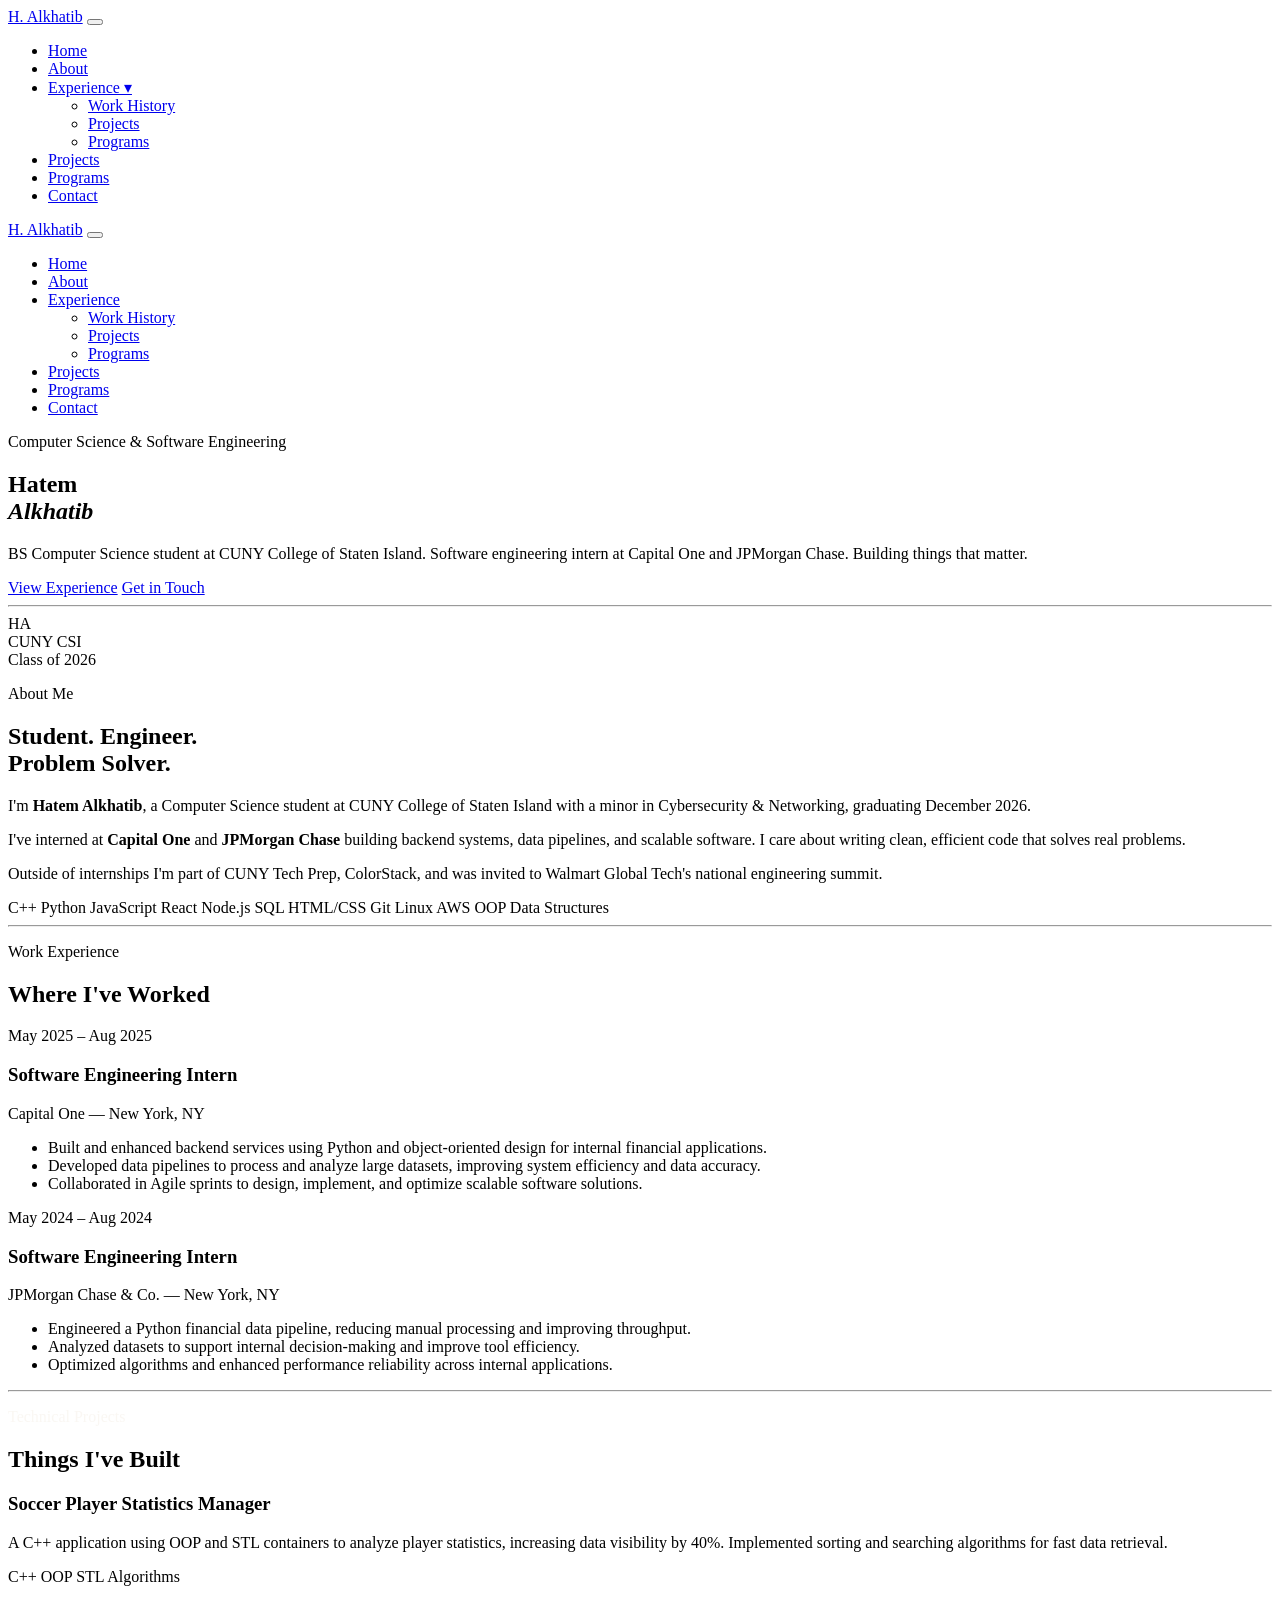
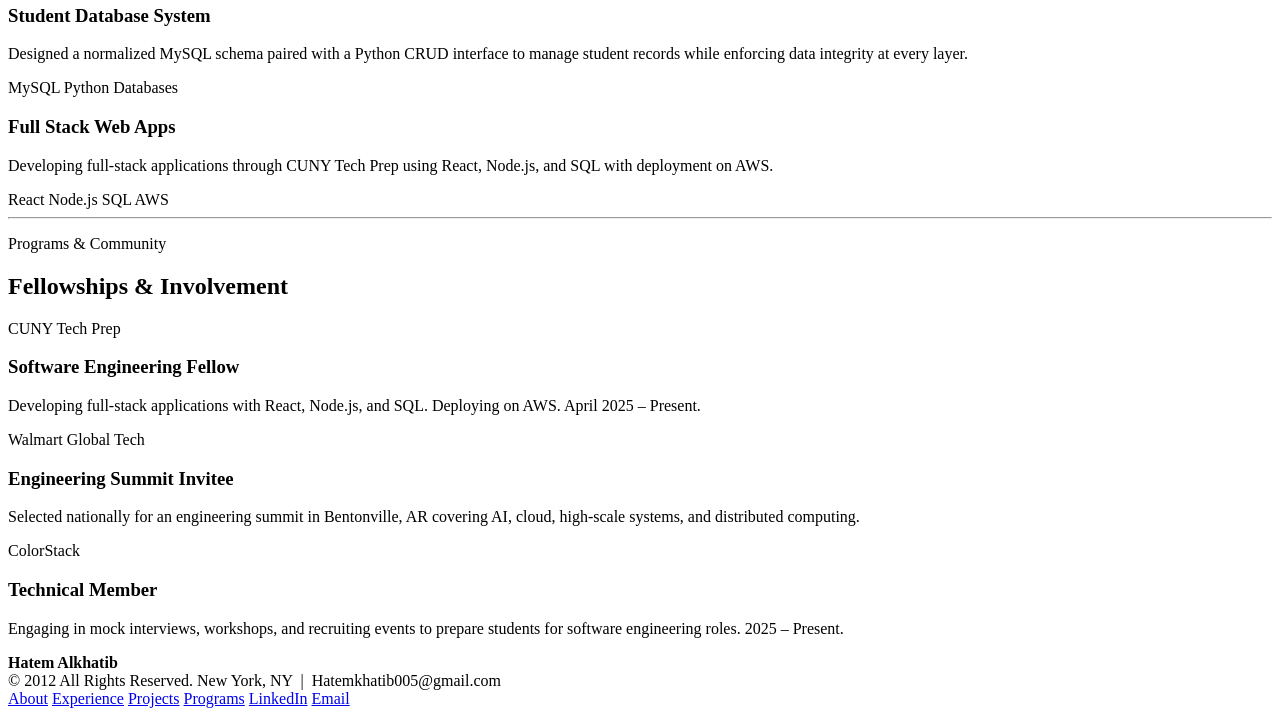
==== index.html @ b4022558 "Update index.html" ====
<!DOCTYPE html>
<html lang="en">
<head>
  <meta charset="UTF-8" />
  <meta name="viewport" content="width=device-width, initial-scale=1.0"/>
  <title>Hatem Alkhatib | Computer Science</title>
  <link rel="stylesheet" href="styles.css">
  <link href="https://fonts.googleapis.com/css2?family=DM+Serif+Display:ital@0;1&family=DM+Sans:wght@300;400;500;600&display=swap" rel="stylesheet"/>
</head>
<body>

  <nav class="navbar">
  <a href="#" class="nav-logo">H. Alkhatib</a>
  
  <button class="mobile-toggle" onclick="document.querySelector('.nav-links').classList.toggle('active')">
    <span></span>
    <span></span>
    <span></span>
  </button>

  <ul class="nav-links">
    <li><a href="#home">Home</a></li>
    <li><a href="#about">About</a></li>
    <li class="dropdown">
      <a href="#experience">Experience ▾</a>
      <ul class="dropdown-menu">
        <li><a href="#experience">Work History</a></li>
        <li><a href="#projects">Projects</a></li>
        <li><a href="#programs">Programs</a></li>
      </ul>
    </li>
    <li><a href="#projects">Projects</a></li>
    <li><a href="#programs">Programs</a></li>
    <li><a href="mailto:Hatemkhatib005@gmail.com">Contact</a></li>
  </ul>
</nav>
  <!-- Custom Cursor -->
  <div id="cursor-dot"></div>
  <div id="cursor-ring"></div>

  <!-- Responsive Navigation Menu -->
  <nav class="navbar">
    <div class="nav-container">
      <a href="#home" class="nav-logo">H. Alkhatib</a>
      
      <!-- Mobile Menu Toggle -->
      <button class="mobile-menu-toggle" id="mobile-toggle" aria-label="Toggle menu">
        <span></span>
        <span></span>
        <span></span>
      </button>

      <ul class="nav-menu" id="nav-menu">
        <li class="nav-item">
          <a href="#home" class="nav-link">Home</a>
        </li>
        <li class="nav-item">
          <a href="#about" class="nav-link">About</a>
        </li>
        <li class="nav-item dropdown">
          <a href="#experience" class="nav-link">Experience</a>
          <ul class="dropdown-menu">
            <li><a href="#experience">Work History</a></li>
            <li><a href="#projects">Projects</a></li>
            <li><a href="#programs">Programs</a></li>
          </ul>
        </li>
        <li class="nav-item">
          <a href="#projects" class="nav-link">Projects</a>
        </li>
        <li class="nav-item">
          <a href="#programs" class="nav-link">Programs</a>
        </li>
        <li class="nav-item">
          <a href="mailto:Hatemkhatib005@gmail.com" class="nav-link nav-cta">Contact</a>
        </li>
      </ul>
    </div>
  </nav>

  <!-- Hero -->
  <section class="hero" id="home">
    <div class="hero-deco"></div>
    <p class="hero-eyebrow">Computer Science &amp; Software Engineering</p>
    <h1 class="hero-name">Hatem<br><em>Alkhatib</em></h1>
    <p class="hero-tagline">
      BS Computer Science student at CUNY College of Staten Island. Software engineering intern at Capital One and JPMorgan Chase. Building things that matter.
    </p>
    <div class="hero-cta">
      <a href="#experience" class="btn-primary">View Experience</a>
      <a href="mailto:Hatemkhatib005@gmail.com" class="btn-outline">Get in Touch</a>
    </div>
  </section>

  <hr class="divider"/>

  <!-- About -->
  <section id="about">
    <div class="about-grid">
      <div class="about-photo-wrap">
        <div class="about-photo-placeholder">HA</div>
        <div class="about-badge">CUNY CSI<br>Class of 2026</div>
      </div>
      <div class="about-text">
        <p class="section-label">About Me</p>
        <h2 class="section-title">Student. Engineer.<br>Problem Solver.</h2>
        <p>
          I'm <strong>Hatem Alkhatib</strong>, a Computer Science student at CUNY College of Staten Island with a minor in Cybersecurity &amp; Networking, graduating December 2026.
        </p>
        <p>
          I've interned at <strong>Capital One</strong> and <strong>JPMorgan Chase</strong> building backend systems, data pipelines, and scalable software. I care about writing clean, efficient code that solves real problems.
        </p>
        <p>
          Outside of internships I'm part of CUNY Tech Prep, ColorStack, and was invited to Walmart Global Tech's national engineering summit.
        </p>
        <div class="skills-list">
          <span class="skill-tag">C++</span>
          <span class="skill-tag">Python</span>
          <span class="skill-tag">JavaScript</span>
          <span class="skill-tag">React</span>
          <span class="skill-tag">Node.js</span>
          <span class="skill-tag">SQL</span>
          <span class="skill-tag">HTML/CSS</span>
          <span class="skill-tag">Git</span>
          <span class="skill-tag">Linux</span>
          <span class="skill-tag">AWS</span>
          <span class="skill-tag">OOP</span>
          <span class="skill-tag">Data Structures</span>
        </div>
      </div>
    </div>
  </section>

  <hr class="divider"/>

  <!-- Experience -->
  <section id="experience">
    <p class="section-label">Work Experience</p>
    <h2 class="section-title">Where I've Worked</h2>
    <div class="exp-list">

      <div class="exp-item">
        <div class="exp-date">May 2025 – Aug 2025</div>
        <div class="exp-content">
          <h3>Software Engineering Intern</h3>
          <p class="exp-company">Capital One — New York, NY</p>
          <ul>
            <li>Built and enhanced backend services using Python and object-oriented design for internal financial applications.</li>
            <li>Developed data pipelines to process and analyze large datasets, improving system efficiency and data accuracy.</li>
            <li>Collaborated in Agile sprints to design, implement, and optimize scalable software solutions.</li>
          </ul>
        </div>
      </div>

      <div class="exp-item">
        <div class="exp-date">May 2024 – Aug 2024</div>
        <div class="exp-content">
          <h3>Software Engineering Intern</h3>
          <p class="exp-company">JPMorgan Chase &amp; Co. — New York, NY</p>
          <ul>
            <li>Engineered a Python financial data pipeline, reducing manual processing and improving throughput.</li>
            <li>Analyzed datasets to support internal decision-making and improve tool efficiency.</li>
            <li>Optimized algorithms and enhanced performance reliability across internal applications.</li>
          </ul>
        </div>
      </div>

    </div>
  </section>

  <hr class="divider"/>

  <!-- Projects -->
  <section id="projects">
    <p class="section-label" style="color:rgba(245,240,232,0.5);">Technical Projects</p>
    <h2 class="section-title">Things I've Built</h2>
    <div class="projects-grid">
      <div class="project-card">
        <h3>Soccer Player Statistics Manager</h3>
        <p>A C++ application using OOP and STL containers to analyze player statistics, increasing data visibility by 40%. Implemented sorting and searching algorithms for fast data retrieval.</p>
        <span class="project-tag">C++</span>
        <span class="project-tag">OOP</span>
        <span class="project-tag">STL</span>
        <span class="project-tag">Algorithms</span>
      </div>
      <div class="project-card">
        <h3>Student Database System</h3>
        <p>Designed a normalized MySQL schema paired with a Python CRUD interface to manage student records while enforcing data integrity at every layer.</p>
        <span class="project-tag">MySQL</span>
        <span class="project-tag">Python</span>
        <span class="project-tag">Databases</span>
      </div>
      <div class="project-card">
        <h3>Full Stack Web Apps</h3>
        <p>Developing full-stack applications through CUNY Tech Prep using React, Node.js, and SQL with deployment on AWS.</p>
        <span class="project-tag">React</span>
        <span class="project-tag">Node.js</span>
        <span class="project-tag">SQL</span>
        <span class="project-tag">AWS</span>
      </div>
    </div>
  </section>

  <hr class="divider"/>

  <!-- Programs -->
  <section id="programs">
    <p class="section-label">Programs &amp; Community</p>
    <h2 class="section-title">Fellowships &amp; Involvement</h2>
    <div class="programs-grid">
      <div class="program-card">
        <p class="program-org">CUNY Tech Prep</p>
        <h3>Software Engineering Fellow</h3>
        <p>Developing full-stack applications with React, Node.js, and SQL. Deploying on AWS. April 2025 – Present.</p>
      </div>
      <div class="program-card">
        <p class="program-org">Walmart Global Tech</p>
        <h3>Engineering Summit Invitee</h3>
        <p>Selected nationally for an engineering summit in Bentonville, AR covering AI, cloud, high-scale systems, and distributed computing.</p>
      </div>
      <div class="program-card">
        <p class="program-org">ColorStack</p>
        <h3>Technical Member</h3>
        <p>Engaging in mock interviews, workshops, and recruiting events to prepare students for software engineering roles. 2025 – Present.</p>
      </div>
    </div>
  </section>

  <!-- Footer -->
  <footer>
    <div class="footer-copy">
      <strong>Hatem Alkhatib</strong><br>
      &copy; 2012 All Rights Reserved. New York, NY &nbsp;|&nbsp; Hatemkhatib005@gmail.com
    </div>
    <div class="footer-links">
      <a href="#about">About</a>
      <a href="#experience">Experience</a>
      <a href="#projects">Projects</a>
      <a href="#programs">Programs</a>
      <a href="https://www.linkedin.com/in/hatemalkhatib" target="_blank">LinkedIn</a>
      <a href="mailto:Hatemkhatib005@gmail.com">Email</a>
    </div>
  </footer>

  <script src="script.js"></script>
</body>
</html>
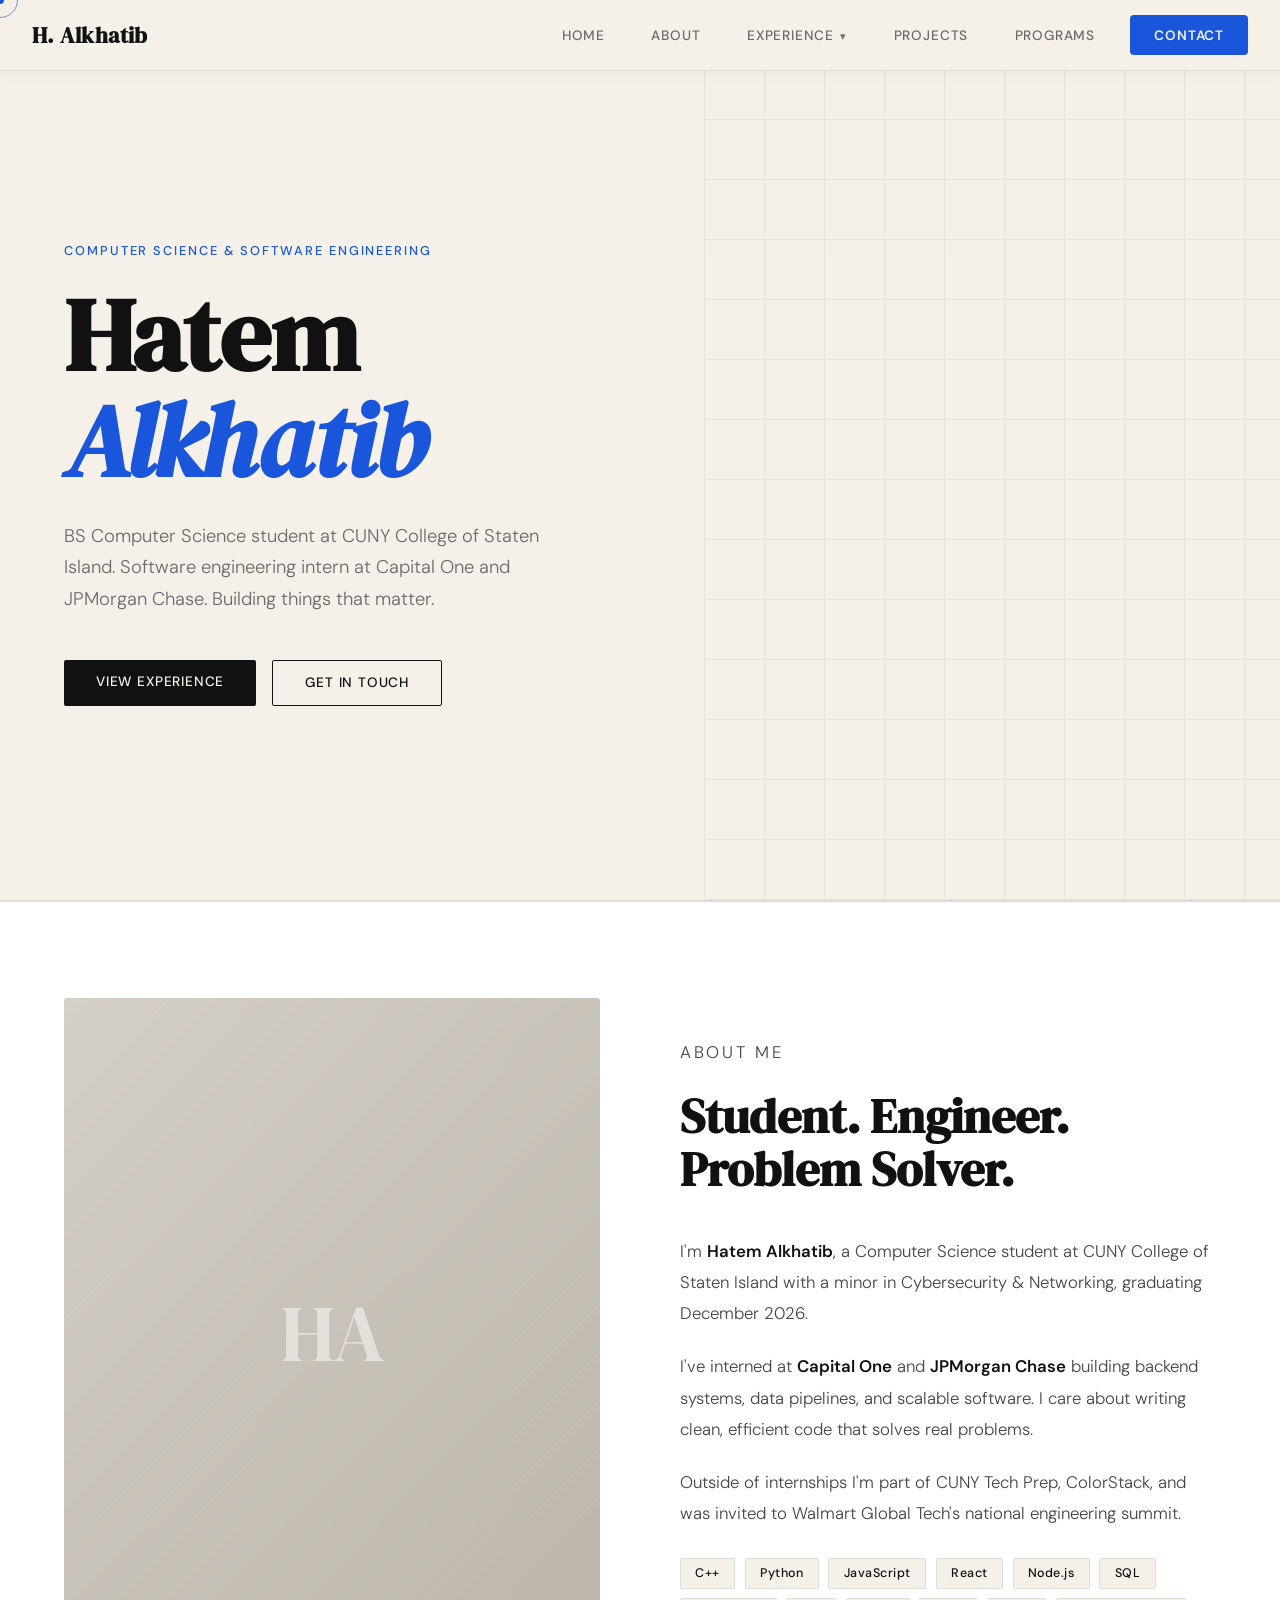
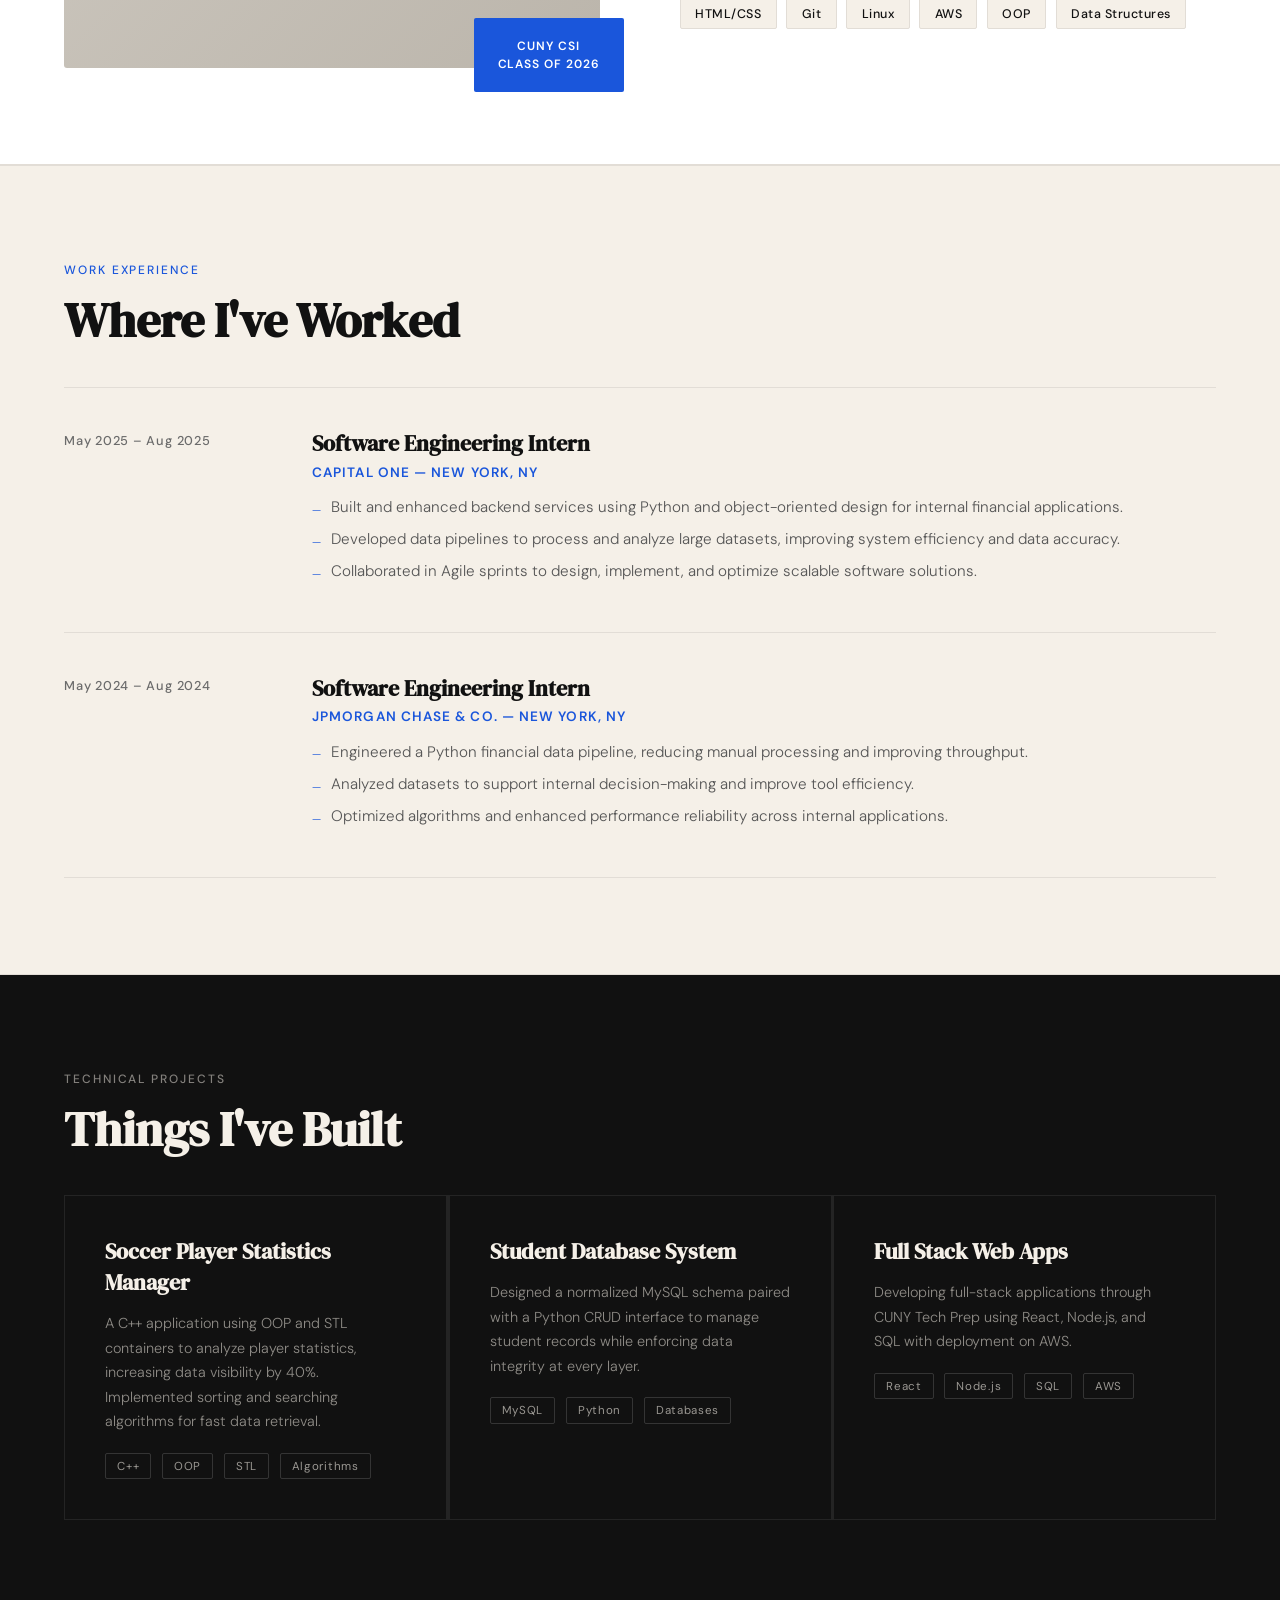
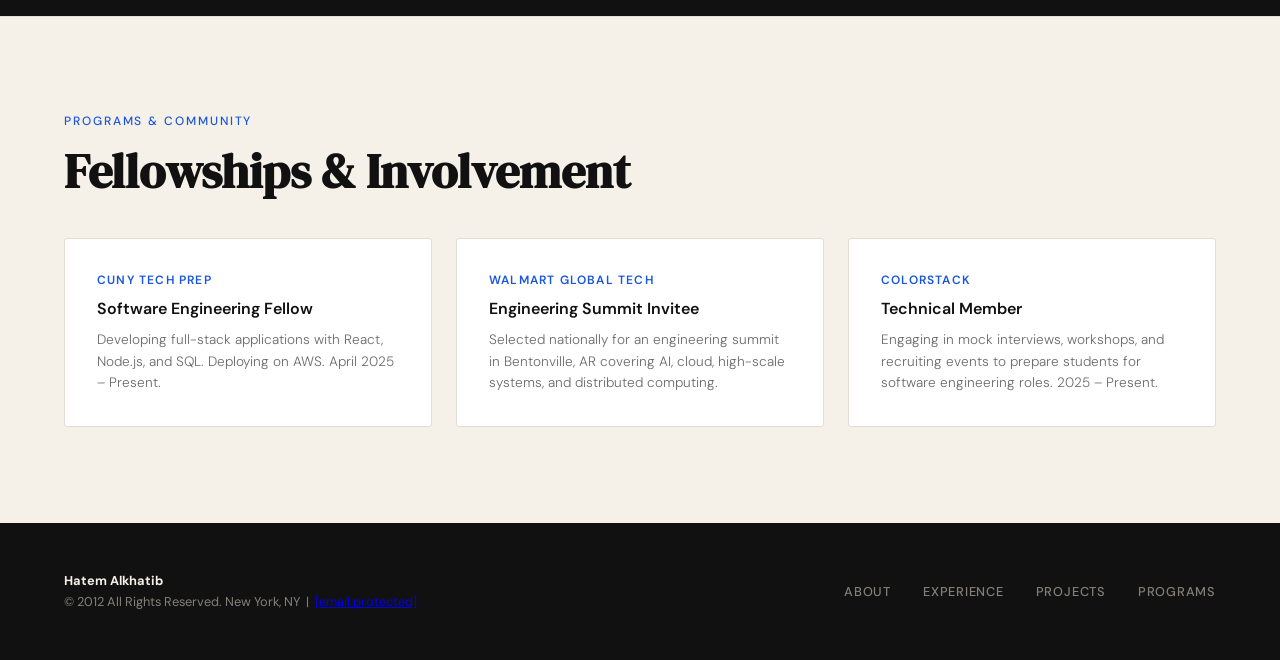
==== commit 75c60d1e: "Add files via upload" ====
--- a/index.html
+++ b/index.html
@@ -9,31 +9,6 @@
 </head>
 <body>
 
-  <nav class="navbar">
-  <a href="#" class="nav-logo">H. Alkhatib</a>
-  
-  <button class="mobile-toggle" onclick="document.querySelector('.nav-links').classList.toggle('active')">
-    <span></span>
-    <span></span>
-    <span></span>
-  </button>
-
-  <ul class="nav-links">
-    <li><a href="#home">Home</a></li>
-    <li><a href="#about">About</a></li>
-    <li class="dropdown">
-      <a href="#experience">Experience ▾</a>
-      <ul class="dropdown-menu">
-        <li><a href="#experience">Work History</a></li>
-        <li><a href="#projects">Projects</a></li>
-        <li><a href="#programs">Programs</a></li>
-      </ul>
-    </li>
-    <li><a href="#projects">Projects</a></li>
-    <li><a href="#programs">Programs</a></li>
-    <li><a href="mailto:Hatemkhatib005@gmail.com">Contact</a></li>
-  </ul>
-</nav>
   <!-- Custom Cursor -->
   <div id="cursor-dot"></div>
   <div id="cursor-ring"></div>
@@ -72,7 +47,7 @@
           <a href="#programs" class="nav-link">Programs</a>
         </li>
         <li class="nav-item">
-          <a href="mailto:Hatemkhatib005@gmail.com" class="nav-link nav-cta">Contact</a>
+          <a href="/cdn-cgi/l/email-protection#afe7cedbcac2c4c7cedbc6cd9f9f9aefc8c2cec6c381ccc0c2" class="nav-link nav-cta">Contact</a>
         </li>
       </ul>
     </div>
@@ -88,7 +63,7 @@
     </p>
     <div class="hero-cta">
       <a href="#experience" class="btn-primary">View Experience</a>
-      <a href="mailto:Hatemkhatib005@gmail.com" class="btn-outline">Get in Touch</a>
+      <a href="/cdn-cgi/l/email-protection#f6be9782939b9d9e97829f94c6c6c3b6919b979f9ad895999b" class="btn-outline">Get in Touch</a>
     </div>
   </section>
 
@@ -230,19 +205,10 @@
   <footer>
     <div class="footer-copy">
       <strong>Hatem Alkhatib</strong><br>
-      &copy; 2012 All Rights Reserved. New York, NY &nbsp;|&nbsp; Hatemkhatib005@gmail.com
+      &copy; 2012 All Rights Reserved. New York, NY &nbsp;|&nbsp; <a href="/cdn-cgi/l/email-protection" class="__cf_email__" data-cfemail="9cd4fde8f9f1f7f4fde8f5feacaca9dcfbf1fdf5f0b2fff3f1">[email&#160;protected]</a>
     </div>
     <div class="footer-links">
       <a href="#about">About</a>
       <a href="#experience">Experience</a>
       <a href="#projects">Projects</a>
       <a href="#programs">Programs</a>
-      <a href="https://www.linkedin.com/in/hatemalkhatib" target="_blank">LinkedIn</a>
-      <a href="mailto:Hatemkhatib005@gmail.com">Email</a>
-    </div>
-  </footer>
-
-  <script src="script.js"></script>
-</body>
-</html>
-
--- a/styles.css
+++ b/styles.css
@@ -0,0 +1,710 @@
+/* ══════════════════════════════════════════════════
+   HATEM ALKHATIB - PORTFOLIO STYLES
+   CSS Menu Assignment - Responsive Navigation
+   ══════════════════════════════════════════════════ */
+
+/* ── Reset & Variables ─────────────────────────── */
+*, *::before, *::after { 
+  margin: 0; 
+  padding: 0; 
+  box-sizing: border-box; 
+}
+
+:root {
+  --cream:   #F5F0E8;
+  --ink:     #111111;
+  --accent:  #1A56DB;
+  --muted:   #6B6B6B;
+  --card:    #FFFFFF;
+  --border:  #E2DDD6;
+  --hover:   #EAE6DD;
+}
+
+html { scroll-behavior: smooth; }
+
+body {
+  font-family: 'DM Sans', sans-serif;
+  background: var(--cream);
+  color: var(--ink);
+  cursor: none;
+  overflow-x: hidden;
+}
+
+/* ══════════════════════════════════════════════════
+   RESPONSIVE NAVIGATION MENU
+   Features: Dropdown, Rollover Effects, Mobile Toggle
+   ══════════════════════════════════════════════════ */
+
+.navbar {
+  position: fixed;
+  top: 0;
+  left: 0;
+  right: 0;
+  z-index: 1000;
+  background: rgba(245, 240, 232, 0.95);
+  backdrop-filter: blur(12px);
+  -webkit-backdrop-filter: blur(12px);
+  border-bottom: 1px solid var(--border);
+  box-shadow: 0 2px 12px rgba(0, 0, 0, 0.05);
+  transition: all 0.3s ease;
+}
+
+.nav-container {
+  max-width: 1400px;
+  margin: 0 auto;
+  padding: 0 2rem;
+  display: flex;
+  justify-content: space-between;
+  align-items: center;
+  height: 70px;
+}
+
+/* Logo Styling */
+.nav-logo {
+  font-family: 'DM Serif Display', serif;
+  font-size: 1.4rem;
+  letter-spacing: 0.02em;
+  color: var(--ink);
+  text-decoration: none;
+  font-weight: 600;
+  transition: color 0.3s ease, transform 0.3s ease;
+}
+
+.nav-logo:hover {
+  color: var(--accent);
+  transform: translateY(-2px);
+}
+
+/* Main Navigation Menu */
+.nav-menu {
+  display: flex;
+  list-style: none;
+  gap: 0.5rem;
+  align-items: center;
+}
+
+.nav-item {
+  position: relative;
+}
+
+/* Navigation Links with Rollover Effects */
+.nav-link {
+  display: block;
+  padding: 0.7rem 1.2rem;
+  font-size: 0.85rem;
+  font-weight: 500;
+  letter-spacing: 0.06em;
+  text-transform: uppercase;
+  color: var(--muted);
+  text-decoration: none;
+  border-radius: 4px;
+  transition: all 0.3s ease;
+  position: relative;
+  overflow: hidden;
+}
+
+/* Hover Effect - Background Slide */
+.nav-link::before {
+  content: '';
+  position: absolute;
+  top: 0;
+  left: -100%;
+  width: 100%;
+  height: 100%;
+  background: var(--hover);
+  z-index: -1;
+  transition: left 0.3s ease;
+}
+
+.nav-link:hover::before {
+  left: 0;
+}
+
+.nav-link:hover {
+  color: var(--accent);
+  transform: translateY(-2px);
+}
+
+/* Active/Current Page Indicator */
+.nav-link:active,
+.nav-link:focus {
+  color: var(--accent);
+  background: var(--hover);
+}
+
+/* Contact CTA Button Styling */
+.nav-cta {
+  background: var(--accent);
+  color: var(--cream);
+  padding: 0.7rem 1.5rem;
+  margin-left: 0.5rem;
+  border-radius: 4px;
+  font-weight: 600;
+  transition: all 0.3s ease;
+}
+
+.nav-cta::before {
+  background: var(--ink);
+}
+
+.nav-cta:hover {
+  background: var(--ink);
+  color: var(--cream);
+  transform: translateY(-3px);
+  box-shadow: 0 4px 12px rgba(26, 86, 219, 0.3);
+}
+
+/* ══════════════════════════════════════════════════
+   DROPDOWN SUBMENU
+   ══════════════════════════════════════════════════ */
+
+.dropdown {
+  position: relative;
+}
+
+/* Dropdown Arrow Indicator */
+.dropdown > .nav-link::after {
+  content: '▾';
+  margin-left: 0.4rem;
+  font-size: 0.7rem;
+  transition: transform 0.3s ease;
+}
+
+.dropdown:hover > .nav-link::after {
+  transform: rotate(180deg);
+}
+
+/* Dropdown Menu Container */
+.dropdown-menu {
+  position: absolute;
+  top: 100%;
+  left: 0;
+  min-width: 200px;
+  background: var(--card);
+  border: 1px solid var(--border);
+  border-radius: 6px;
+  box-shadow: 0 8px 24px rgba(0, 0, 0, 0.12);
+  list-style: none;
+  padding: 0.5rem 0;
+  margin-top: 0.5rem;
+  opacity: 0;
+  visibility: hidden;
+  transform: translateY(-10px);
+  transition: all 0.3s ease;
+  z-index: 1001;
+}
+
+/* Show Dropdown on Hover */
+.dropdown:hover .dropdown-menu {
+  opacity: 1;
+  visibility: visible;
+  transform: translateY(0);
+}
+
+/* Dropdown Links */
+.dropdown-menu li {
+  width: 100%;
+}
+
+.dropdown-menu a {
+  display: block;
+  padding: 0.8rem 1.2rem;
+  color: var(--ink);
+  text-decoration: none;
+  font-size: 0.85rem;
+  font-weight: 400;
+  transition: all 0.2s ease;
+  border-left: 3px solid transparent;
+}
+
+.dropdown-menu a:hover {
+  background: var(--hover);
+  color: var(--accent);
+  border-left-color: var(--accent);
+  padding-left: 1.5rem;
+}
+
+/* ══════════════════════════════════════════════════
+   MOBILE MENU TOGGLE BUTTON
+   ══════════════════════════════════════════════════ */
+
+.mobile-menu-toggle {
+  display: none;
+  flex-direction: column;
+  justify-content: space-between;
+  width: 30px;
+  height: 21px;
+  background: transparent;
+  border: none;
+  cursor: pointer;
+  padding: 0;
+  z-index: 1002;
+}
+
+.mobile-menu-toggle span {
+  width: 100%;
+  height: 3px;
+  background: var(--ink);
+  border-radius: 2px;
+  transition: all 0.3s ease;
+}
+
+/* Hamburger to X Animation */
+.mobile-menu-toggle.active span:nth-child(1) {
+  transform: rotate(45deg) translate(6px, 6px);
+}
+
+.mobile-menu-toggle.active span:nth-child(2) {
+  opacity: 0;
+}
+
+.mobile-menu-toggle.active span:nth-child(3) {
+  transform: rotate(-45deg) translate(6px, -6px);
+}
+
+/* ══════════════════════════════════════════════════
+   RESPONSIVE DESIGN - MOBILE & TABLET
+   ══════════════════════════════════════════════════ */
+
+@media screen and (max-width: 768px) {
+  .mobile-menu-toggle {
+    display: flex;
+  }
+
+  .nav-menu {
+    position: fixed;
+    top: 70px;
+    left: -100%;
+    width: 100%;
+    height: calc(100vh - 70px);
+    background: var(--cream);
+    flex-direction: column;
+    gap: 0;
+    padding: 2rem 0;
+    overflow-y: auto;
+    transition: left 0.4s ease;
+    border-top: 1px solid var(--border);
+  }
+
+  .nav-menu.active {
+    left: 0;
+  }
+
+  .nav-item {
+    width: 100%;
+    text-align: center;
+  }
+
+  .nav-link {
+    width: 100%;
+    padding: 1rem 2rem;
+    font-size: 1rem;
+    border-radius: 0;
+    border-bottom: 1px solid var(--border);
+  }
+
+  .nav-link::before {
+    display: none;
+  }
+
+  .nav-cta {
+    margin: 1rem 2rem;
+    width: calc(100% - 4rem);
+  }
+
+  /* Mobile Dropdown */
+  .dropdown-menu {
+    position: static;
+    width: 100%;
+    margin: 0;
+    border: none;
+    border-radius: 0;
+    box-shadow: none;
+    background: rgba(26, 86, 219, 0.05);
+    opacity: 1;
+    visibility: visible;
+    transform: none;
+    max-height: 0;
+    overflow: hidden;
+    transition: max-height 0.3s ease;
+  }
+
+  .dropdown.active .dropdown-menu {
+    max-height: 300px;
+  }
+
+  .dropdown-menu a {
+    padding: 0.8rem 3rem;
+    border-left: none;
+    border-bottom: 1px solid var(--border);
+  }
+
+  .dropdown-menu a:hover {
+    padding-left: 3rem;
+  }
+
+  .dropdown > .nav-link::after {
+    float: right;
+  }
+}
+
+@media screen and (max-width: 480px) {
+  .nav-container {
+    padding: 0 1.5rem;
+  }
+
+  .nav-logo {
+    font-size: 1.2rem;
+  }
+}
+
+/* ══════════════════════════════════════════════════
+   EXISTING PAGE STYLES
+   (Preserved from original design)
+   ══════════════════════════════════════════════════ */
+
+/* Custom Cursor */
+#cursor-dot {
+  position: fixed; top: 0; left: 0; z-index: 9999;
+  width: 8px; height: 8px; border-radius: 50%;
+  background: var(--accent);
+  pointer-events: none;
+  transform: translate(-50%, -50%);
+  transition: transform 0.1s ease;
+}
+
+#cursor-ring {
+  position: fixed; top: 0; left: 0; z-index: 9998;
+  width: 36px; height: 36px; border-radius: 50%;
+  border: 1.5px solid var(--accent);
+  pointer-events: none;
+  transform: translate(-50%, -50%);
+  transition: left 0.12s ease, top 0.12s ease, width 0.2s ease, height 0.2s ease, opacity 0.2s ease;
+  opacity: 0.6;
+}
+
+body:hover #cursor-ring { opacity: 1; }
+
+a:hover ~ #cursor-ring, a:hover + #cursor-ring { 
+  width: 56px; height: 56px; 
+}
+
+/* Hero Section */
+.hero {
+  min-height: 100vh;
+  display: flex; flex-direction: column; justify-content: center;
+  padding: 8rem 4rem 5rem;
+  position: relative; overflow: hidden;
+}
+
+.hero-eyebrow {
+  font-size: 0.8rem; font-weight: 500; letter-spacing: 0.15em;
+  text-transform: uppercase; color: var(--accent);
+  margin-bottom: 1.5rem;
+  opacity: 0; animation: fadeUp 0.6s 0.2s forwards;
+}
+
+.hero-name {
+  font-family: 'DM Serif Display', serif;
+  font-size: clamp(3.5rem, 8vw, 7rem);
+  line-height: 1.02; letter-spacing: -0.01em;
+  color: var(--ink);
+  opacity: 0; animation: fadeUp 0.7s 0.35s forwards;
+}
+
+.hero-name em { 
+  font-style: italic; color: var(--accent); 
+}
+
+.hero-tagline {
+  margin-top: 1.8rem; max-width: 520px;
+  font-size: 1.15rem; line-height: 1.7; color: var(--muted); font-weight: 300;
+  opacity: 0; animation: fadeUp 0.7s 0.5s forwards;
+}
+
+.hero-cta {
+  margin-top: 2.8rem; display: flex; gap: 1rem; flex-wrap: wrap;
+  opacity: 0; animation: fadeUp 0.7s 0.65s forwards;
+}
+
+.btn-primary {
+  display: inline-block; padding: 0.85rem 2rem;
+  background: var(--ink); color: var(--cream);
+  font-size: 0.85rem; font-weight: 500; letter-spacing: 0.06em;
+  text-transform: uppercase; text-decoration: none; border-radius: 2px;
+  transition: background 0.2s, transform 0.2s;
+}
+
+.btn-primary:hover { 
+  background: var(--accent); transform: translateY(-2px); 
+}
+
+.btn-outline {
+  display: inline-block; padding: 0.85rem 2rem;
+  border: 1.5px solid var(--ink); color: var(--ink);
+  font-size: 0.85rem; font-weight: 500; letter-spacing: 0.06em;
+  text-transform: uppercase; text-decoration: none; border-radius: 2px;
+  transition: background 0.2s, transform 0.2s;
+}
+
+.btn-outline:hover { 
+  background: var(--hover); transform: translateY(-2px); 
+}
+
+.hero-deco {
+  position: absolute; right: 0; top: 0; bottom: 0;
+  width: 45%; opacity: 0.06;
+  background-image: repeating-linear-gradient(0deg, var(--ink) 0, var(--ink) 1px, transparent 1px, transparent 60px),
+                    repeating-linear-gradient(90deg, var(--ink) 0, var(--ink) 1px, transparent 1px, transparent 60px);
+  pointer-events: none;
+  animation: fadeIn 1s 0.8s both;
+}
+
+/* Sections */
+section { 
+  padding: 6rem 4rem; 
+}
+
+.section-label {
+  font-size: 0.75rem; font-weight: 500; letter-spacing: 0.16em;
+  text-transform: uppercase; color: var(--accent);
+  margin-bottom: 1rem;
+}
+
+.section-title {
+  font-family: 'DM Serif Display', serif;
+  font-size: clamp(2rem, 4vw, 3rem);
+  line-height: 1.1; margin-bottom: 2.5rem; color: var(--ink);
+}
+
+.divider {
+  border: none; border-top: 1px solid var(--border); margin: 0;
+}
+
+/* About Section */
+#about { 
+  background: var(--card); 
+  border-top: 1px solid var(--border); 
+  border-bottom: 1px solid var(--border); 
+}
+
+.about-grid {
+  display: grid; grid-template-columns: 1fr 1fr; gap: 5rem; align-items: center;
+}
+
+.about-photo-wrap {
+  position: relative;
+}
+
+.about-photo-placeholder {
+  width: 100%; aspect-ratio: 4/5;
+  background: linear-gradient(135deg, #d4cfc7 0%, #bbb5ab 100%);
+  border-radius: 3px;
+  display: flex; align-items: center; justify-content: center;
+  font-family: 'DM Serif Display', serif;
+  font-size: 5rem; color: rgba(255,255,255,0.5);
+  letter-spacing: -0.02em;
+  overflow: hidden;
+}
+
+.about-photo-placeholder img {
+  width: 100%; height: 100%; object-fit: cover;
+}
+
+.about-badge {
+  position: absolute; bottom: -1.5rem; right: -1.5rem;
+  background: var(--accent); color: white;
+  padding: 1.2rem 1.5rem; border-radius: 2px;
+  font-size: 0.75rem; font-weight: 600; letter-spacing: 0.08em;
+  text-transform: uppercase; text-align: center; line-height: 1.5;
+}
+
+.about-text p {
+  font-size: 1.05rem; line-height: 1.85; color: #444; margin-bottom: 1.4rem; font-weight: 300;
+}
+
+.about-text p strong { 
+  color: var(--ink); font-weight: 600; 
+}
+
+.skills-list {
+  display: flex; flex-wrap: wrap; gap: 0.6rem; margin-top: 1.8rem;
+}
+
+.skill-tag {
+  padding: 0.4rem 0.9rem; background: var(--cream);
+  border: 1px solid var(--border); border-radius: 2px;
+  font-size: 0.78rem; font-weight: 500; color: var(--ink); letter-spacing: 0.04em;
+}
+
+/* Experience Section */
+#experience { 
+  background: var(--cream); 
+}
+
+.exp-list { 
+  display: flex; flex-direction: column; gap: 0; 
+}
+
+.exp-item {
+  display: grid; grid-template-columns: 200px 1fr;
+  gap: 3rem; padding: 2.5rem 0;
+  border-bottom: 1px solid var(--border);
+  transition: background 0.2s;
+}
+
+.exp-item:first-child { 
+  border-top: 1px solid var(--border); 
+}
+
+.exp-date {
+  font-size: 0.8rem; font-weight: 500; color: var(--muted);
+  letter-spacing: 0.06em; padding-top: 0.25rem;
+}
+
+.exp-content h3 {
+  font-family: 'DM Serif Display', serif;
+  font-size: 1.4rem; margin-bottom: 0.3rem;
+}
+
+.exp-content .exp-company {
+  font-size: 0.85rem; font-weight: 600; color: var(--accent);
+  text-transform: uppercase; letter-spacing: 0.08em; margin-bottom: 0.9rem;
+}
+
+.exp-content ul { 
+  list-style: none; padding: 0; 
+}
+
+.exp-content ul li {
+  font-size: 0.95rem; color: #555; line-height: 1.7; margin-bottom: 0.4rem; font-weight: 300;
+  padding-left: 1.2rem; position: relative;
+}
+
+.exp-content ul li::before {
+  content: '—'; position: absolute; left: 0; color: var(--accent); font-size: 0.7rem;
+  top: 0.35rem;
+}
+
+/* Projects Section */
+#projects { 
+  background: var(--ink); color: var(--cream); 
+}
+
+#projects .section-title { 
+  color: var(--cream); 
+}
+
+.projects-grid {
+  display: grid; grid-template-columns: repeat(auto-fit, minmax(300px, 1fr));
+  gap: 1.5px; background: rgba(255,255,255,0.08);
+}
+
+.project-card {
+  background: var(--ink); padding: 2.5rem;
+  border: 1px solid rgba(255,255,255,0.08);
+  transition: background 0.25s;
+}
+
+.project-card:hover { 
+  background: #1c1c1c; 
+}
+
+.project-card h3 {
+  font-family: 'DM Serif Display', serif;
+  font-size: 1.4rem; margin-bottom: 0.8rem; color: var(--cream);
+}
+
+.project-card p { 
+  font-size: 0.9rem; line-height: 1.7; color: rgba(245,240,232,0.55); font-weight: 300; 
+}
+
+.project-tag {
+  display: inline-block; margin-top: 1.2rem; margin-right: 0.4rem;
+  padding: 0.3rem 0.7rem; border: 1px solid rgba(255,255,255,0.15);
+  border-radius: 2px; font-size: 0.72rem; color: rgba(245,240,232,0.6); letter-spacing: 0.06em;
+}
+
+/* Programs Section */
+#programs { 
+  background: var(--cream); 
+}
+
+.programs-grid {
+  display: grid; grid-template-columns: repeat(auto-fit, minmax(240px, 1fr));
+  gap: 1.5rem;
+}
+
+.program-card {
+  padding: 2rem; background: var(--card);
+  border: 1px solid var(--border); border-radius: 3px;
+  transition: transform 0.2s, box-shadow 0.2s;
+}
+
+.program-card:hover { 
+  transform: translateY(-4px); box-shadow: 0 12px 40px rgba(0,0,0,0.07); 
+}
+
+.program-card .program-org {
+  font-size: 0.75rem; font-weight: 600; letter-spacing: 0.1em;
+  text-transform: uppercase; color: var(--accent); margin-bottom: 0.5rem;
+}
+
+.program-card h3 { 
+  font-size: 1rem; font-weight: 600; margin-bottom: 0.6rem; 
+}
+
+.program-card p { 
+  font-size: 0.85rem; color: var(--muted); line-height: 1.6; font-weight: 300; 
+}
+
+/* Footer */
+footer {
+  background: var(--ink); color: rgba(245,240,232,0.5);
+  padding: 3rem 4rem;
+  display: flex; justify-content: space-between; align-items: center;
+  flex-wrap: wrap; gap: 1.5rem;
+}
+
+.footer-copy {
+  font-size: 0.8rem; line-height: 1.6;
+}
+
+.footer-copy strong { 
+  color: var(--cream); 
+}
+
+.footer-links { 
+  display: flex; gap: 2rem; 
+}
+
+.footer-links a {
+  font-size: 0.8rem; color: rgba(245,240,232,0.5); text-decoration: none;
+  letter-spacing: 0.06em; text-transform: uppercase; font-weight: 500;
+  transition: color 0.2s;
+}
+
+.footer-links a:hover { 
+  color: var(--accent); 
+}
+
+/* Animations */
+@keyframes fadeUp {
+  from { opacity: 0; transform: translateY(24px); }
+  to   { opacity: 1; transform: translateY(0); }
+}
+
+@keyframes fadeIn {
+  from { opacity: 0; } 
+  to { opacity: 0.06; }
+}
+
+/* Responsive for smaller screens */
+@media (max-width: 768px) {
+  .hero { padding: 7rem 1.5rem 4rem; }
+  section { padding: 4rem 1.5rem; }
+  .about-grid { grid-template-columns: 1fr; gap: 3rem; }
+  .about-badge { right: 0; }
+  .exp-item { grid-template-columns: 1fr; gap: 0.5rem; }
+  footer { padding: 2.5rem 1.5rem; flex-direction: column; align-items: flex-start; }
+}
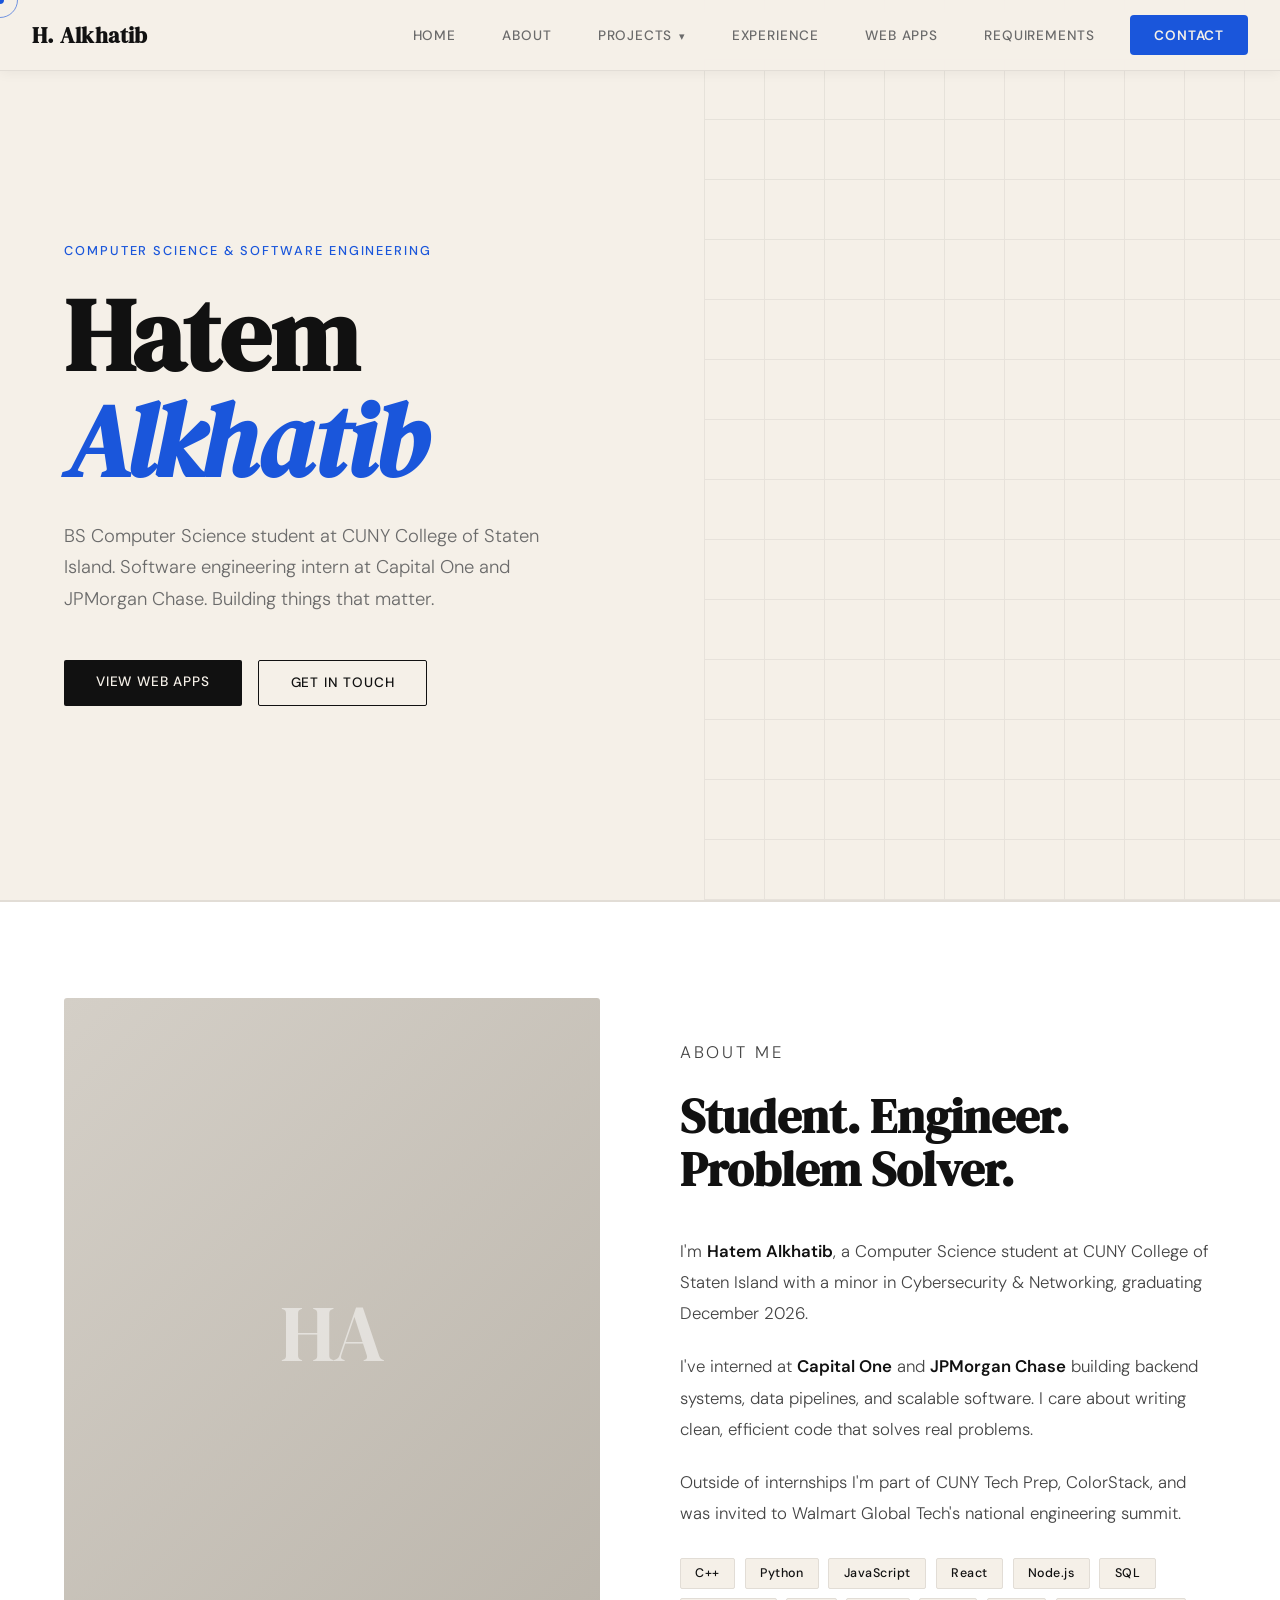
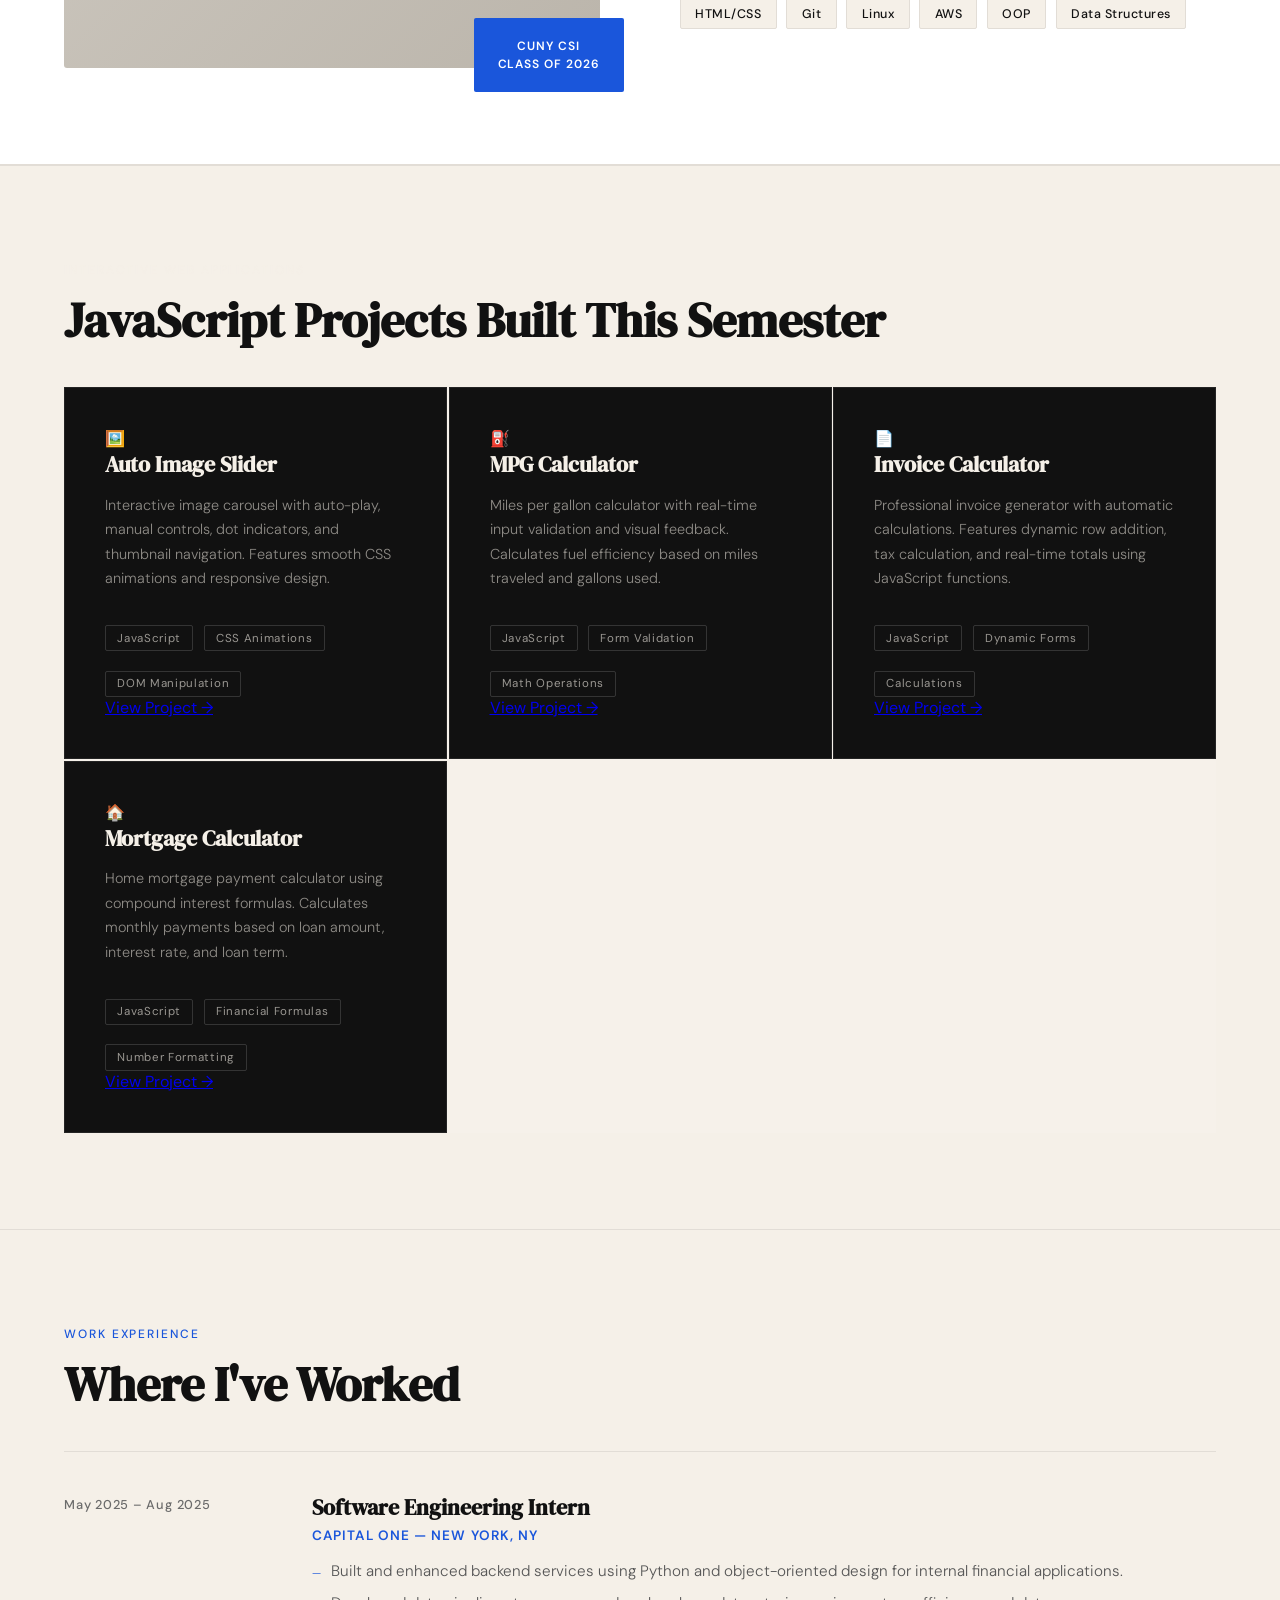
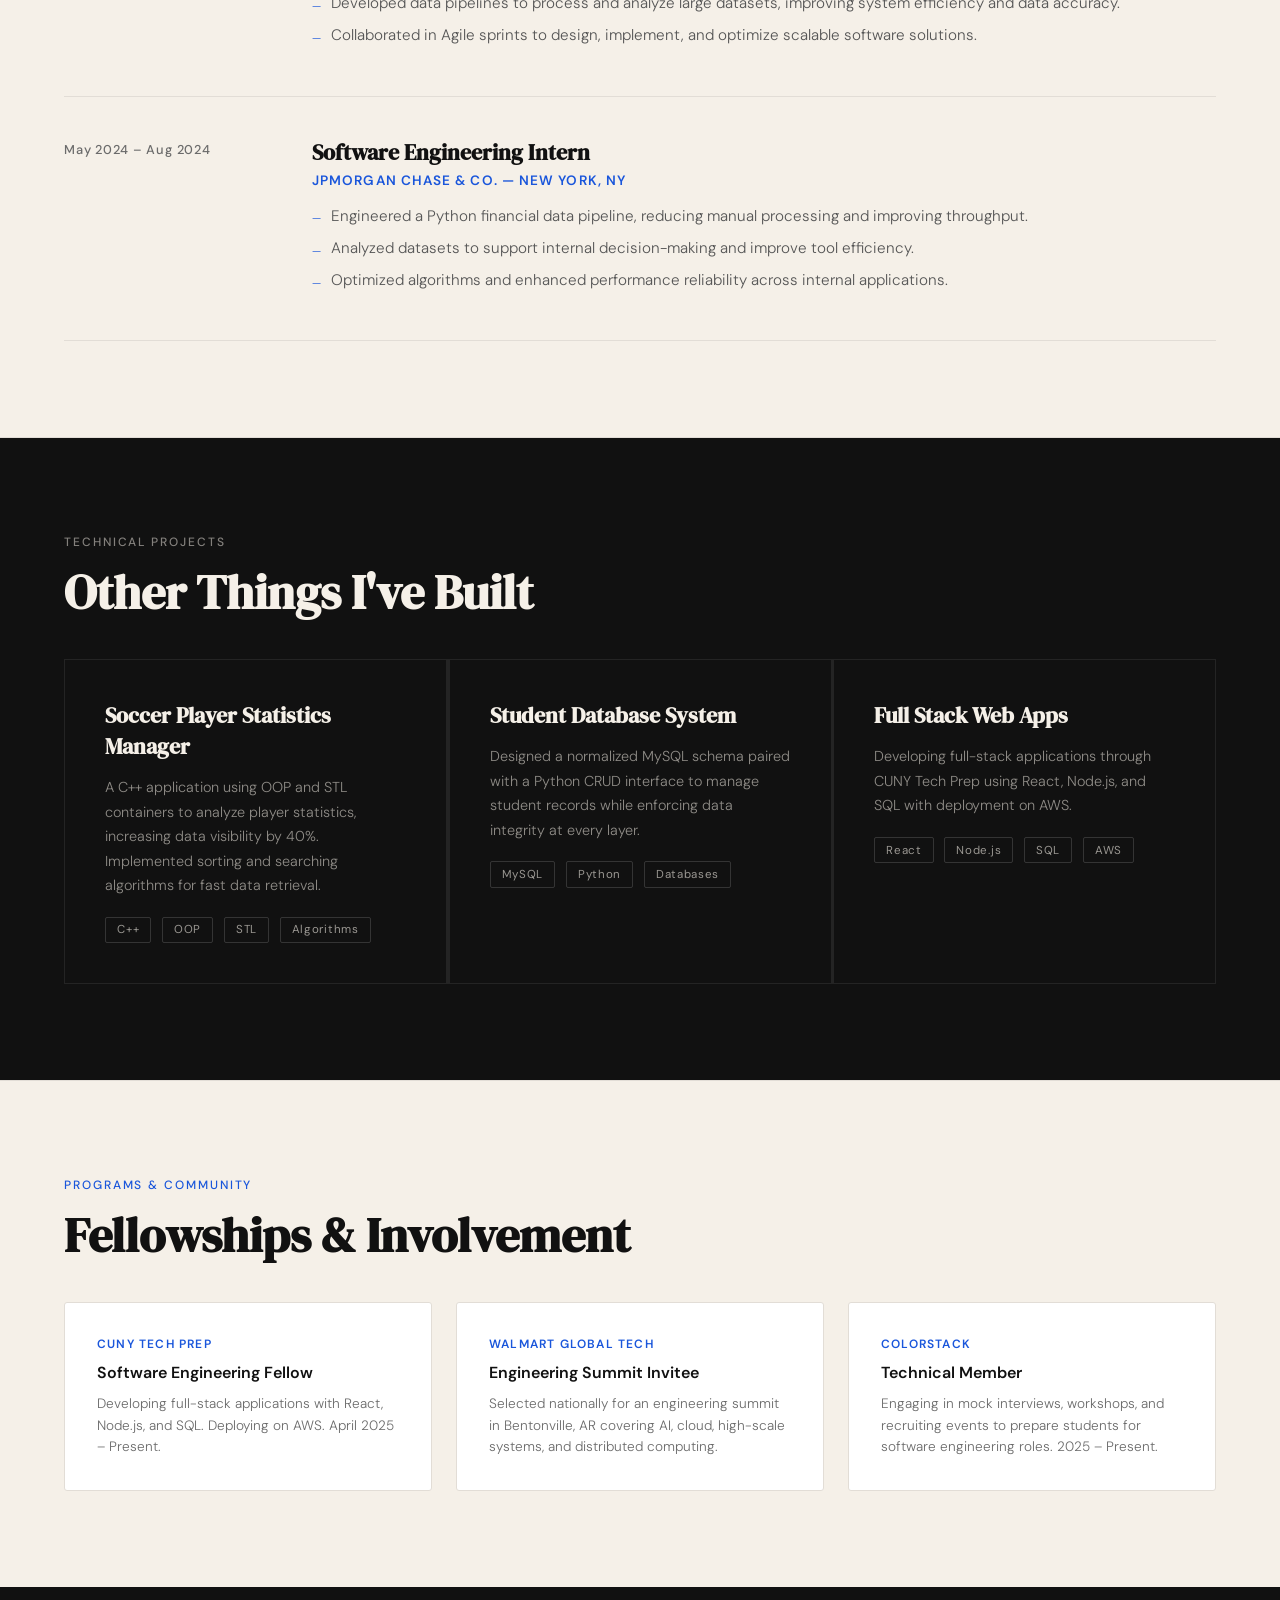
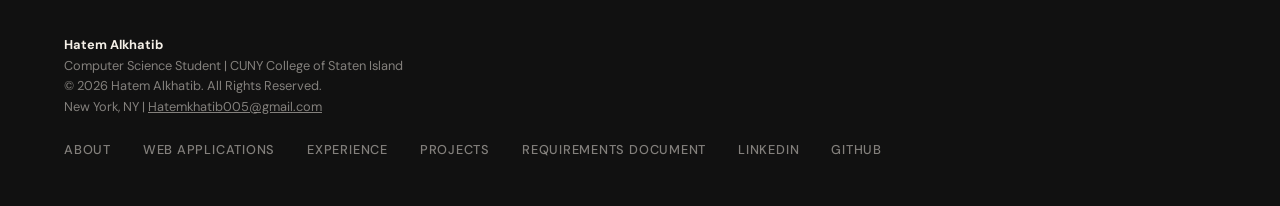
==== commit 1b880089: "Update index.html" ====
--- a/index.html
+++ b/index.html
@@ -3,7 +3,7 @@
 <head>
   <meta charset="UTF-8" />
   <meta name="viewport" content="width=device-width, initial-scale=1.0"/>
-  <title>Hatem Alkhatib | Computer Science</title>
+  <title>Hatem Alkhatib | Computer Science Portfolio</title>
   <link rel="stylesheet" href="styles.css">
   <link href="https://fonts.googleapis.com/css2?family=DM+Serif+Display:ital@0;1&family=DM+Sans:wght@300;400;500;600&display=swap" rel="stylesheet"/>
 </head>
@@ -33,21 +33,25 @@
           <a href="#about" class="nav-link">About</a>
         </li>
         <li class="nav-item dropdown">
+          <a href="#" class="nav-link">Projects</a>
+          <ul class="dropdown-menu">
+            <li><a href="image-slider.html">Image Slider</a></li>
+            <li><a href="../MPGCAL/MilesPerGallonCalculator.html">MPG Calculator</a></li>
+            <li><a href="invoice-calculator.html">Invoice Calculator</a></li>
+            <li><a href="mortgage-calculator.html">Mortgage Calculator</a></li>
+          </ul>
+        </li>
+        <li class="nav-item">
           <a href="#experience" class="nav-link">Experience</a>
-          <ul class="dropdown-menu">
-            <li><a href="#experience">Work History</a></li>
-            <li><a href="#projects">Projects</a></li>
-            <li><a href="#programs">Programs</a></li>
-          </ul>
-        </li>
-        <li class="nav-item">
-          <a href="#projects" class="nav-link">Projects</a>
-        </li>
-        <li class="nav-item">
-          <a href="#programs" class="nav-link">Programs</a>
-        </li>
-        <li class="nav-item">
-          <a href="/cdn-cgi/l/email-protection#afe7cedbcac2c4c7cedbc6cd9f9f9aefc8c2cec6c381ccc0c2" class="nav-link nav-cta">Contact</a>
+        </li>
+        <li class="nav-item">
+          <a href="#web-apps" class="nav-link">Web Apps</a>
+        </li>
+        <li class="nav-item">
+          <a href="requirements.html" class="nav-link">Requirements</a>
+        </li>
+        <li class="nav-item">
+          <a href="mailto:Hatemkhatib005@gmail.com" class="nav-link nav-cta">Contact</a>
         </li>
       </ul>
     </div>
@@ -62,8 +66,8 @@
       BS Computer Science student at CUNY College of Staten Island. Software engineering intern at Capital One and JPMorgan Chase. Building things that matter.
     </p>
     <div class="hero-cta">
-      <a href="#experience" class="btn-primary">View Experience</a>
-      <a href="/cdn-cgi/l/email-protection#f6be9782939b9d9e97829f94c6c6c3b6919b979f9ad895999b" class="btn-outline">Get in Touch</a>
+      <a href="#web-apps" class="btn-primary">View Web Apps</a>
+      <a href="mailto:Hatemkhatib005@gmail.com" class="btn-outline">Get in Touch</a>
     </div>
   </section>
 
@@ -108,6 +112,63 @@
 
   <hr class="divider"/>
 
+  <!-- Web Applications Section -->
+  <section id="web-apps">
+    <p class="section-label" style="color:rgba(245,240,232,0.5);">Interactive Web Applications</p>
+    <h2 class="section-title">JavaScript Projects Built This Semester</h2>
+    <div class="projects-grid">
+      <div class="project-card">
+        <div class="project-icon">🖼️</div>
+        <h3>Auto Image Slider</h3>
+        <p>Interactive image carousel with auto-play, manual controls, dot indicators, and thumbnail navigation. Features smooth CSS animations and responsive design.</p>
+        <div style="margin-top: 15px;">
+          <span class="project-tag">JavaScript</span>
+          <span class="project-tag">CSS Animations</span>
+          <span class="project-tag">DOM Manipulation</span>
+        </div>
+        <a href="image-slider.html" class="project-link">View Project →</a>
+      </div>
+
+      <div class="project-card">
+        <div class="project-icon">⛽</div>
+        <h3>MPG Calculator</h3>
+        <p>Miles per gallon calculator with real-time input validation and visual feedback. Calculates fuel efficiency based on miles traveled and gallons used.</p>
+        <div style="margin-top: 15px;">
+          <span class="project-tag">JavaScript</span>
+          <span class="project-tag">Form Validation</span>
+          <span class="project-tag">Math Operations</span>
+        </div>
+        <a href="../MPGCAL/MilesPerGallonCalculator.html" class="project-link">View Project →</a>
+      </div>
+
+      <div class="project-card">
+        <div class="project-icon">📄</div>
+        <h3>Invoice Calculator</h3>
+        <p>Professional invoice generator with automatic calculations. Features dynamic row addition, tax calculation, and real-time totals using JavaScript functions.</p>
+        <div style="margin-top: 15px;">
+          <span class="project-tag">JavaScript</span>
+          <span class="project-tag">Dynamic Forms</span>
+          <span class="project-tag">Calculations</span>
+        </div>
+        <a href="invoice-calculator.html" class="project-link">View Project →</a>
+      </div>
+
+      <div class="project-card">
+        <div class="project-icon">🏠</div>
+        <h3>Mortgage Calculator</h3>
+        <p>Home mortgage payment calculator using compound interest formulas. Calculates monthly payments based on loan amount, interest rate, and loan term.</p>
+        <div style="margin-top: 15px;">
+          <span class="project-tag">JavaScript</span>
+          <span class="project-tag">Financial Formulas</span>
+          <span class="project-tag">Number Formatting</span>
+        </div>
+        <a href="mortgage-calculator.html" class="project-link">View Project →</a>
+      </div>
+    </div>
+  </section>
+
+  <hr class="divider"/>
+
   <!-- Experience -->
   <section id="experience">
     <p class="section-label">Work Experience</p>
@@ -148,7 +209,7 @@
   <!-- Projects -->
   <section id="projects">
     <p class="section-label" style="color:rgba(245,240,232,0.5);">Technical Projects</p>
-    <h2 class="section-title">Things I've Built</h2>
+    <h2 class="section-title">Other Things I've Built</h2>
     <div class="projects-grid">
       <div class="project-card">
         <h3>Soccer Player Statistics Manager</h3>
@@ -201,14 +262,25 @@
     </div>
   </section>
 
-  <!-- Footer -->
+  <!-- Footer with Copyright -->
   <footer>
     <div class="footer-copy">
       <strong>Hatem Alkhatib</strong><br>
-      &copy; 2012 All Rights Reserved. New York, NY &nbsp;|&nbsp; <a href="/cdn-cgi/l/email-protection" class="__cf_email__" data-cfemail="9cd4fde8f9f1f7f4fde8f5feacaca9dcfbf1fdf5f0b2fff3f1">[email&#160;protected]</a>
+      Computer Science Student | CUNY College of Staten Island<br>
+      &copy; 2026 Hatem Alkhatib. All Rights Reserved.<br>
+      New York, NY | <a href="mailto:Hatemkhatib005@gmail.com" style="color: inherit;">Hatemkhatib005@gmail.com</a>
     </div>
     <div class="footer-links">
       <a href="#about">About</a>
+      <a href="#web-apps">Web Applications</a>
       <a href="#experience">Experience</a>
       <a href="#projects">Projects</a>
-      <a href="#programs">Programs</a>
+      <a href="requirements.html">Requirements Document</a>
+      <a href="https://www.linkedin.com/in/hatemalkhatib" target="_blank">LinkedIn</a>
+      <a href="https://github.com/hkhatib005" target="_blank">GitHub</a>
+    </div>
+  </footer>
+
+  <script src="script.js"></script>
+</body>
+</html>
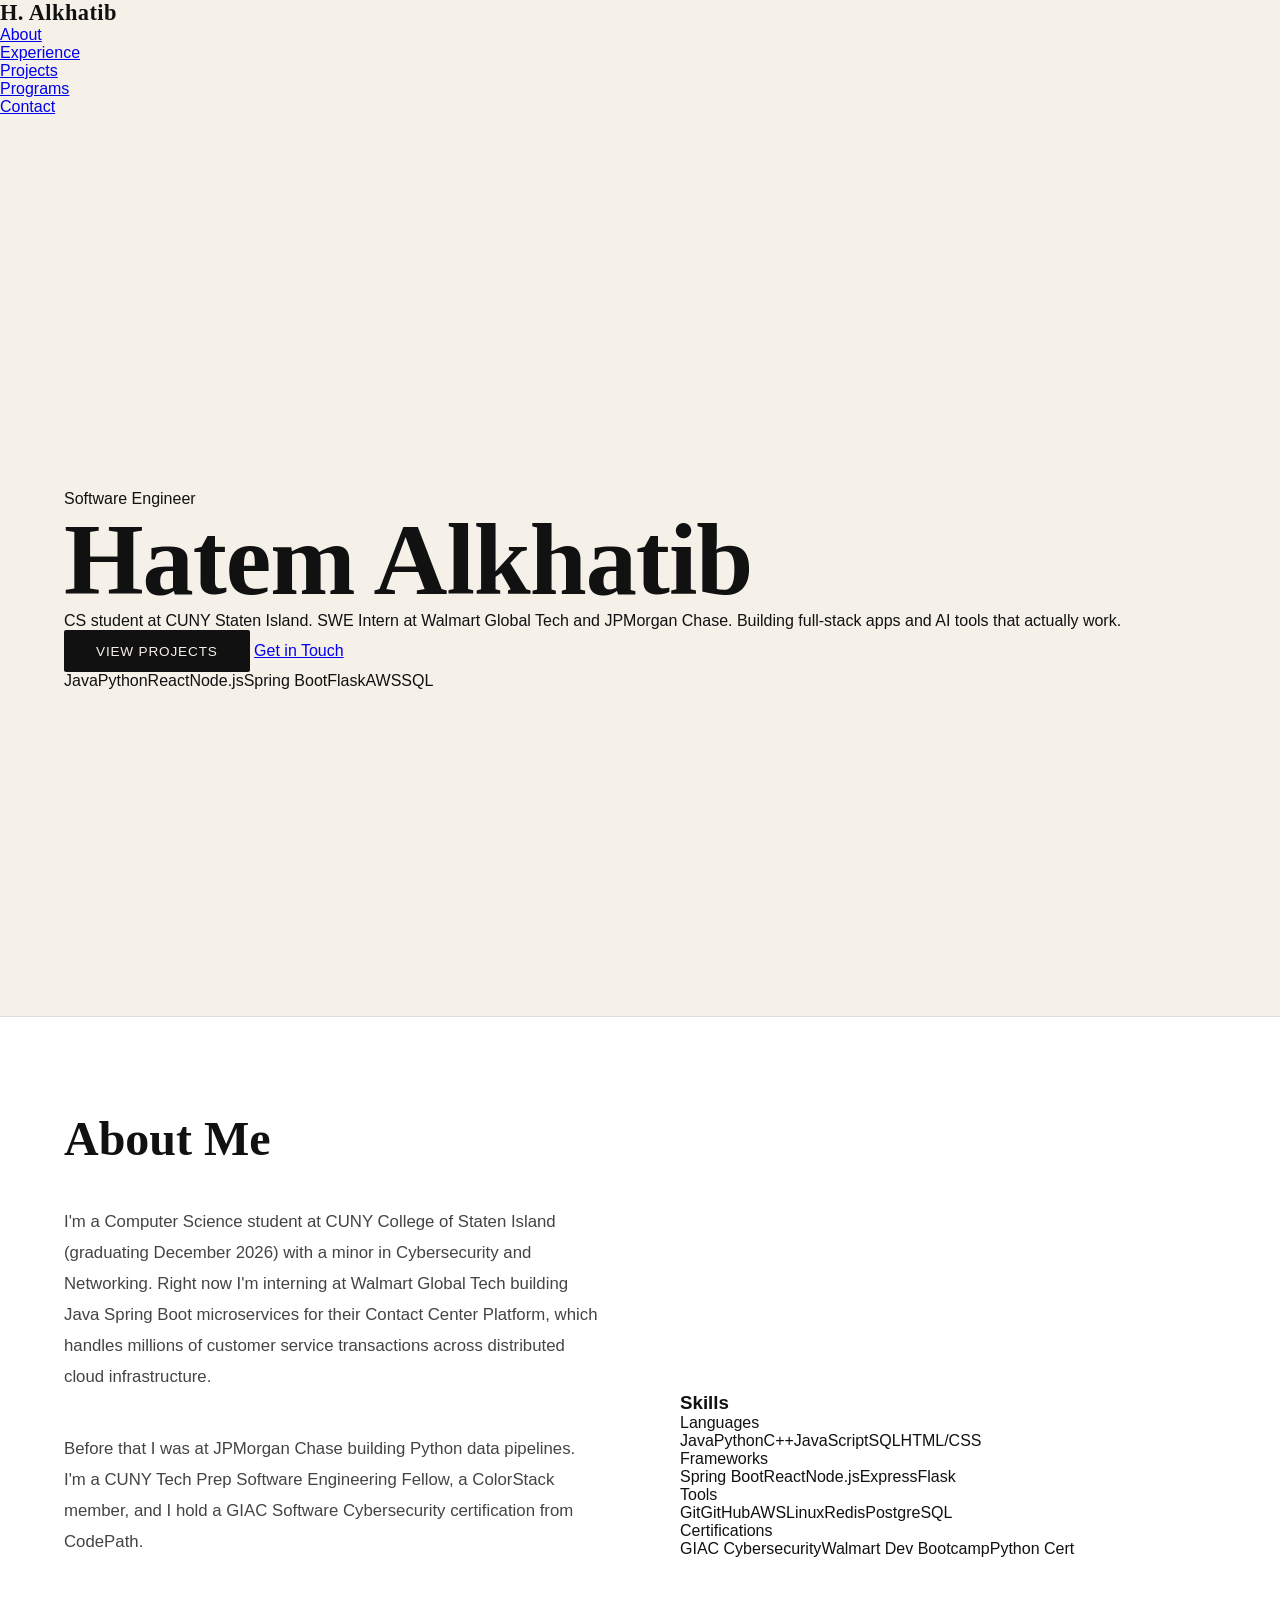
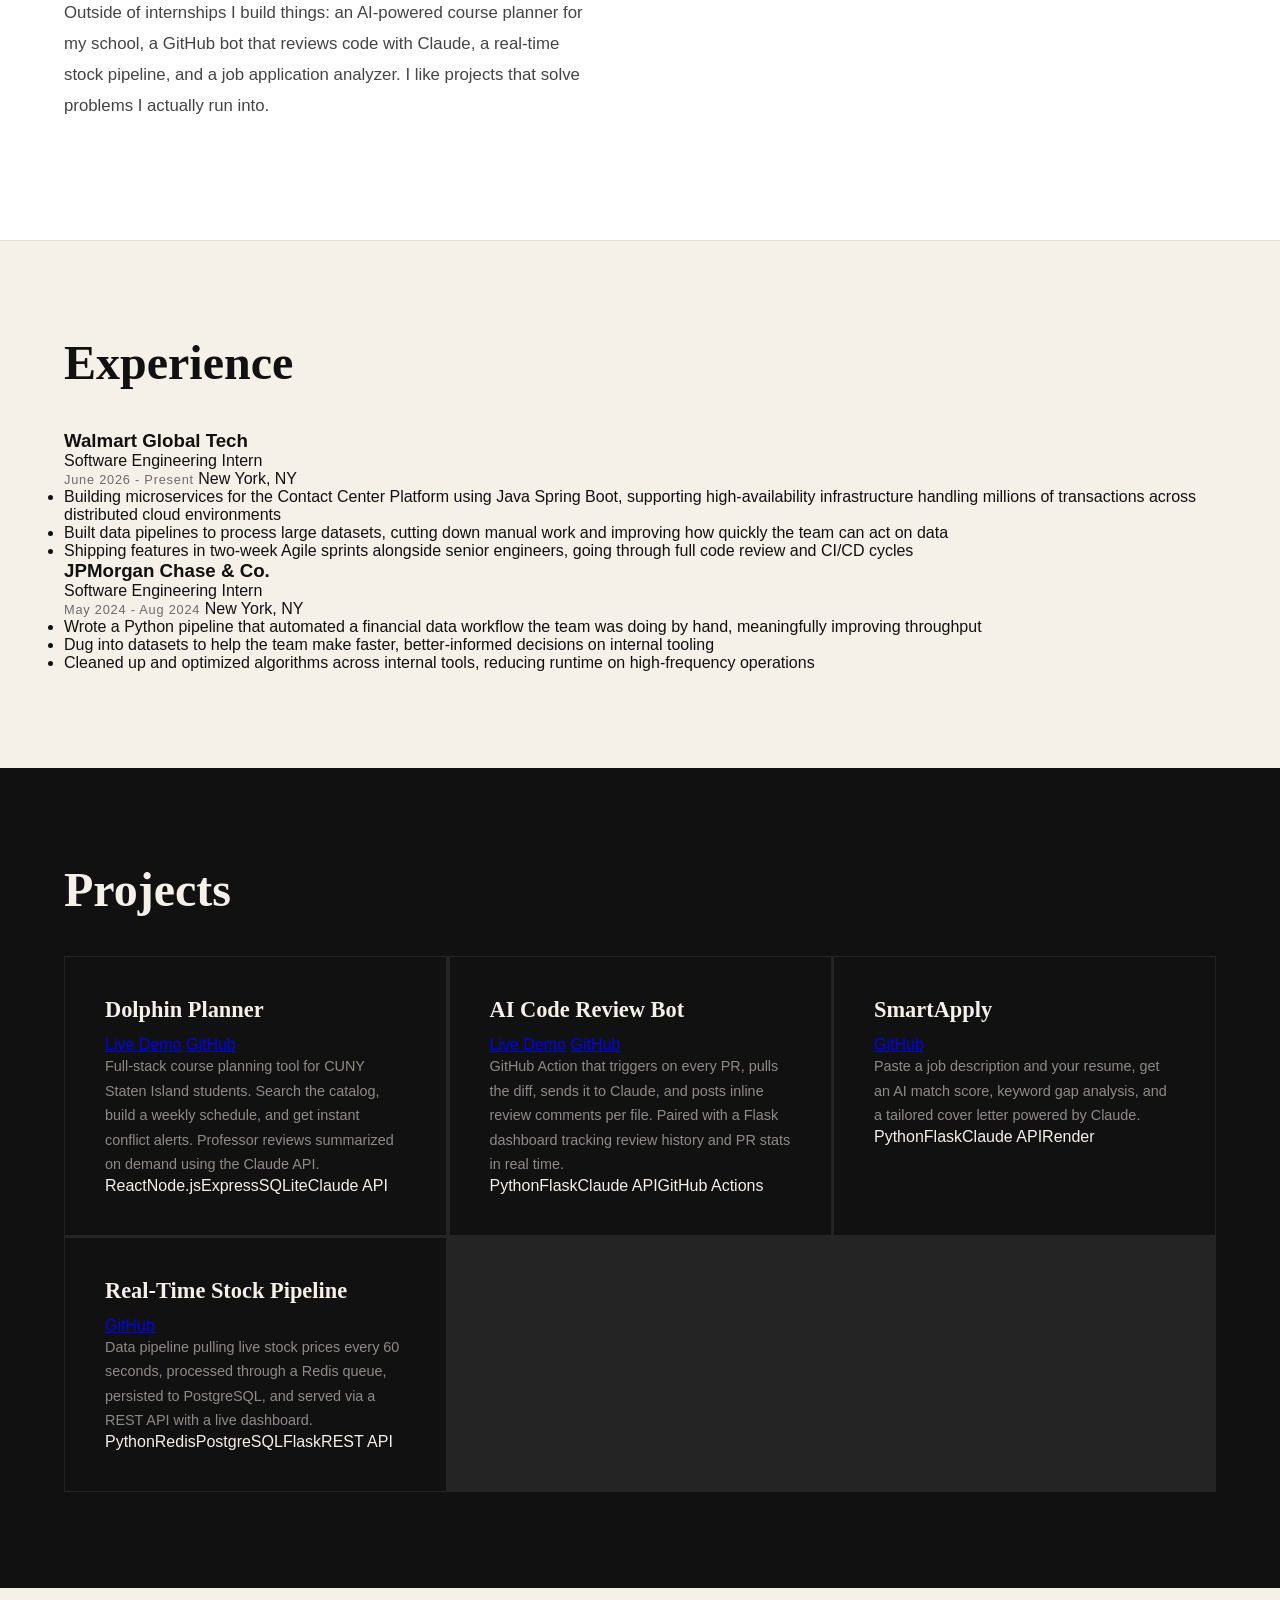
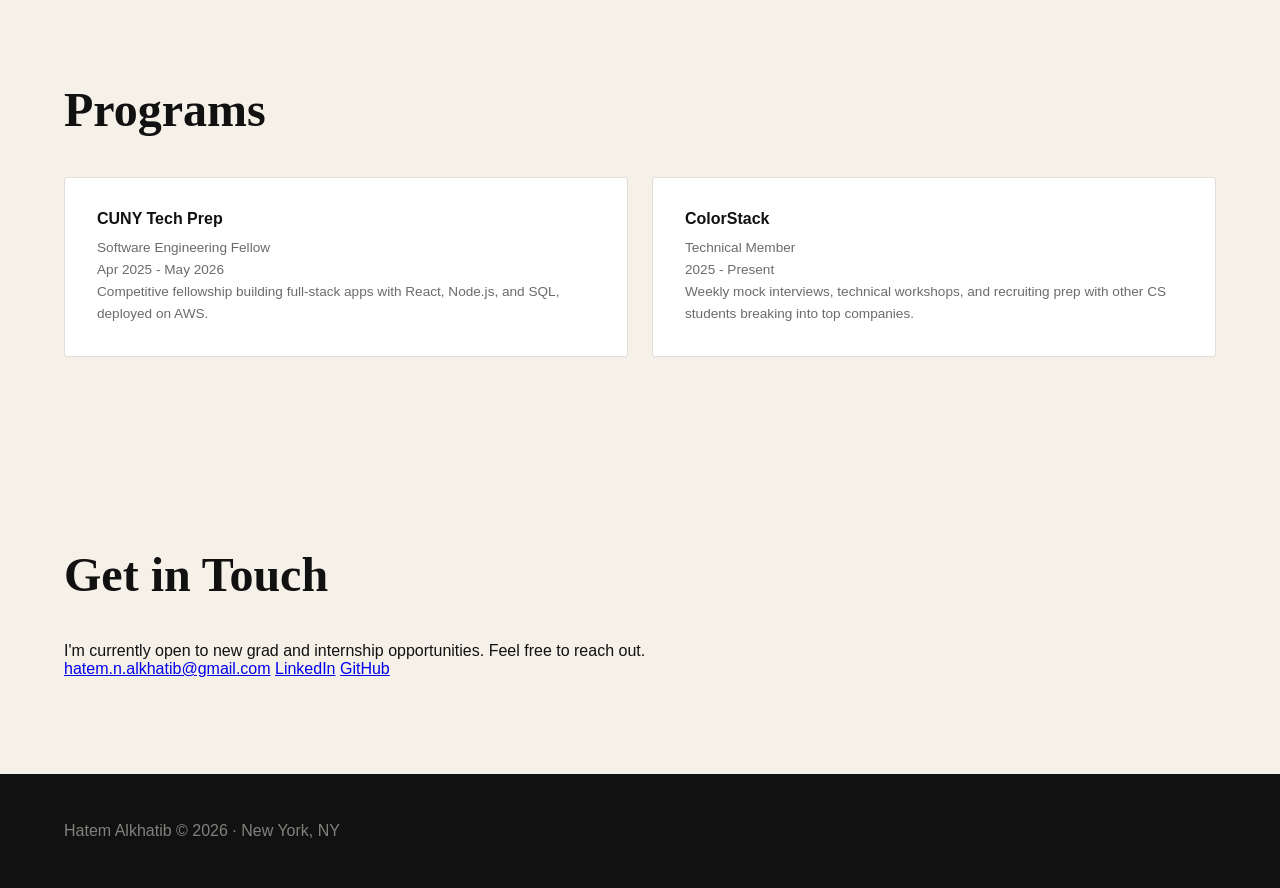
==== commit cdeb2f63: "Update index.html" ====
--- a/index.html
+++ b/index.html
@@ -1,284 +1,214 @@
+
 <!DOCTYPE html>
 <html lang="en">
 <head>
   <meta charset="UTF-8" />
   <meta name="viewport" content="width=device-width, initial-scale=1.0"/>
-  <title>Hatem Alkhatib | Computer Science Portfolio</title>
-  <link rel="stylesheet" href="styles.css">
-  <link href="https://fonts.googleapis.com/css2?family=DM+Serif+Display:ital@0;1&family=DM+Sans:wght@300;400;500;600&display=swap" rel="stylesheet"/>
+  <title>Hatem Alkhatib | Software Engineer</title>
+  <link rel="stylesheet" href="styles.css" />
+  <link rel="preconnect" href="https://fonts.googleapis.com"/>
+  <link href="https://fonts.googleapis.com/css2?family=Inter:wght@300;400;500;600;700&display=swap" rel="stylesheet"/>
 </head>
 <body>
-
-  <!-- Custom Cursor -->
-  <div id="cursor-dot"></div>
-  <div id="cursor-ring"></div>
-
-  <!-- Responsive Navigation Menu -->
-  <nav class="navbar">
-    <div class="nav-container">
+  <nav class="nav">
+    <div class="nav-inner">
       <a href="#home" class="nav-logo">H. Alkhatib</a>
-      
-      <!-- Mobile Menu Toggle -->
-      <button class="mobile-menu-toggle" id="mobile-toggle" aria-label="Toggle menu">
-        <span></span>
-        <span></span>
-        <span></span>
-      </button>
-
-      <ul class="nav-menu" id="nav-menu">
-        <li class="nav-item">
-          <a href="#home" class="nav-link">Home</a>
-        </li>
-        <li class="nav-item">
-          <a href="#about" class="nav-link">About</a>
-        </li>
-        <li class="nav-item dropdown">
-          <a href="#" class="nav-link">Projects</a>
-          <ul class="dropdown-menu">
-            <li><a href="image-slider.html">Image Slider</a></li>
-            <li><a href="../MPGCAL/MilesPerGallonCalculator.html">MPG Calculator</a></li>
-            <li><a href="invoice-calculator.html">Invoice Calculator</a></li>
-            <li><a href="mortgage-calculator.html">Mortgage Calculator</a></li>
+      <ul class="nav-links">
+        <li><a href="#about">About</a></li>
+        <li><a href="#experience">Experience</a></li>
+        <li><a href="#projects">Projects</a></li>
+        <li><a href="#programs">Programs</a></li>
+        <li><a href="#contact">Contact</a></li>
+      </ul>
+    </div>
+  </nav>
+
+  <!-- HERO -->
+  <section class="hero" id="home">
+    <div class="hero-inner">
+      <p class="hero-tag">Software Engineer</p>
+      <h1 class="hero-name">Hatem <span>Alkhatib</span></h1>
+      <p class="hero-sub">CS student at CUNY Staten Island. SWE Intern at Walmart Global Tech and JPMorgan Chase. Building full-stack apps and AI tools that actually work.</p>
+      <div class="hero-btns">
+        <a href="#projects" class="btn-primary">View Projects</a>
+        <a href="mailto:hatem.n.alkhatib@gmail.com" class="btn-secondary">Get in Touch</a>
+      </div>
+      <div class="hero-tags">
+        <span>Java</span><span>Python</span><span>React</span><span>Node.js</span><span>Spring Boot</span><span>Flask</span><span>AWS</span><span>SQL</span>
+      </div>
+    </div>
+  </section>
+
+  <!-- ABOUT -->
+  <section class="section" id="about">
+    <div class="section-inner">
+      <h2 class="section-title">About Me</h2>
+      <div class="about-grid">
+        <div class="about-text">
+          <p>I'm a Computer Science student at CUNY College of Staten Island (graduating December 2026) with a minor in Cybersecurity and Networking. Right now I'm interning at Walmart Global Tech building Java Spring Boot microservices for their Contact Center Platform, which handles millions of customer service transactions across distributed cloud infrastructure.</p>
+          <br/>
+          <p>Before that I was at JPMorgan Chase building Python data pipelines. I'm a CUNY Tech Prep Software Engineering Fellow, a ColorStack member, and I hold a GIAC Software Cybersecurity certification from CodePath.</p>
+          <br/>
+          <p>Outside of internships I build things: an AI-powered course planner for my school, a GitHub bot that reviews code with Claude, a real-time stock pipeline, and a job application analyzer. I like projects that solve problems I actually run into.</p>
+        </div>
+        <div class="about-skills">
+          <h3>Skills</h3>
+          <div class="skill-group">
+            <span class="skill-label">Languages</span>
+            <div class="skill-tags"><span>Java</span><span>Python</span><span>C++</span><span>JavaScript</span><span>SQL</span><span>HTML/CSS</span></div>
+          </div>
+          <div class="skill-group">
+            <span class="skill-label">Frameworks</span>
+            <div class="skill-tags"><span>Spring Boot</span><span>React</span><span>Node.js</span><span>Express</span><span>Flask</span></div>
+          </div>
+          <div class="skill-group">
+            <span class="skill-label">Tools</span>
+            <div class="skill-tags"><span>Git</span><span>GitHub</span><span>AWS</span><span>Linux</span><span>Redis</span><span>PostgreSQL</span></div>
+          </div>
+          <div class="skill-group">
+            <span class="skill-label">Certifications</span>
+            <div class="skill-tags"><span>GIAC Cybersecurity</span><span>Walmart Dev Bootcamp</span><span>Python Cert</span></div>
+          </div>
+        </div>
+      </div>
+    </div>
+  </section>
+
+  <!-- EXPERIENCE -->
+  <section class="section section-alt" id="experience">
+    <div class="section-inner">
+      <h2 class="section-title">Experience</h2>
+      <div class="timeline">
+        <div class="exp-card">
+          <div class="exp-header">
+            <div>
+              <h3>Walmart Global Tech</h3>
+              <p class="exp-role">Software Engineering Intern</p>
+            </div>
+            <div class="exp-meta">
+              <span class="exp-date">June 2026 - Present</span>
+              <span class="exp-loc">New York, NY</span>
+            </div>
+          </div>
+          <ul class="exp-list">
+            <li>Building microservices for the Contact Center Platform using Java Spring Boot, supporting high-availability infrastructure handling millions of transactions across distributed cloud environments</li>
+            <li>Built data pipelines to process large datasets, cutting down manual work and improving how quickly the team can act on data</li>
+            <li>Shipping features in two-week Agile sprints alongside senior engineers, going through full code review and CI/CD cycles</li>
           </ul>
-        </li>
-        <li class="nav-item">
-          <a href="#experience" class="nav-link">Experience</a>
-        </li>
-        <li class="nav-item">
-          <a href="#web-apps" class="nav-link">Web Apps</a>
-        </li>
-        <li class="nav-item">
-          <a href="requirements.html" class="nav-link">Requirements</a>
-        </li>
-        <li class="nav-item">
-          <a href="mailto:Hatemkhatib005@gmail.com" class="nav-link nav-cta">Contact</a>
-        </li>
-      </ul>
-    </div>
-  </nav>
-
-  <!-- Hero -->
-  <section class="hero" id="home">
-    <div class="hero-deco"></div>
-    <p class="hero-eyebrow">Computer Science &amp; Software Engineering</p>
-    <h1 class="hero-name">Hatem<br><em>Alkhatib</em></h1>
-    <p class="hero-tagline">
-      BS Computer Science student at CUNY College of Staten Island. Software engineering intern at Capital One and JPMorgan Chase. Building things that matter.
-    </p>
-    <div class="hero-cta">
-      <a href="#web-apps" class="btn-primary">View Web Apps</a>
-      <a href="mailto:Hatemkhatib005@gmail.com" class="btn-outline">Get in Touch</a>
-    </div>
-  </section>
-
-  <hr class="divider"/>
-
-  <!-- About -->
-  <section id="about">
-    <div class="about-grid">
-      <div class="about-photo-wrap">
-        <div class="about-photo-placeholder">HA</div>
-        <div class="about-badge">CUNY CSI<br>Class of 2026</div>
-      </div>
-      <div class="about-text">
-        <p class="section-label">About Me</p>
-        <h2 class="section-title">Student. Engineer.<br>Problem Solver.</h2>
-        <p>
-          I'm <strong>Hatem Alkhatib</strong>, a Computer Science student at CUNY College of Staten Island with a minor in Cybersecurity &amp; Networking, graduating December 2026.
-        </p>
-        <p>
-          I've interned at <strong>Capital One</strong> and <strong>JPMorgan Chase</strong> building backend systems, data pipelines, and scalable software. I care about writing clean, efficient code that solves real problems.
-        </p>
-        <p>
-          Outside of internships I'm part of CUNY Tech Prep, ColorStack, and was invited to Walmart Global Tech's national engineering summit.
-        </p>
-        <div class="skills-list">
-          <span class="skill-tag">C++</span>
-          <span class="skill-tag">Python</span>
-          <span class="skill-tag">JavaScript</span>
-          <span class="skill-tag">React</span>
-          <span class="skill-tag">Node.js</span>
-          <span class="skill-tag">SQL</span>
-          <span class="skill-tag">HTML/CSS</span>
-          <span class="skill-tag">Git</span>
-          <span class="skill-tag">Linux</span>
-          <span class="skill-tag">AWS</span>
-          <span class="skill-tag">OOP</span>
-          <span class="skill-tag">Data Structures</span>
-        </div>
-      </div>
-    </div>
-  </section>
-
-  <hr class="divider"/>
-
-  <!-- Web Applications Section -->
-  <section id="web-apps">
-    <p class="section-label" style="color:rgba(245,240,232,0.5);">Interactive Web Applications</p>
-    <h2 class="section-title">JavaScript Projects Built This Semester</h2>
-    <div class="projects-grid">
-      <div class="project-card">
-        <div class="project-icon">🖼️</div>
-        <h3>Auto Image Slider</h3>
-        <p>Interactive image carousel with auto-play, manual controls, dot indicators, and thumbnail navigation. Features smooth CSS animations and responsive design.</p>
-        <div style="margin-top: 15px;">
-          <span class="project-tag">JavaScript</span>
-          <span class="project-tag">CSS Animations</span>
-          <span class="project-tag">DOM Manipulation</span>
-        </div>
-        <a href="image-slider.html" class="project-link">View Project →</a>
-      </div>
-
-      <div class="project-card">
-        <div class="project-icon">⛽</div>
-        <h3>MPG Calculator</h3>
-        <p>Miles per gallon calculator with real-time input validation and visual feedback. Calculates fuel efficiency based on miles traveled and gallons used.</p>
-        <div style="margin-top: 15px;">
-          <span class="project-tag">JavaScript</span>
-          <span class="project-tag">Form Validation</span>
-          <span class="project-tag">Math Operations</span>
-        </div>
-        <a href="../MPGCAL/MilesPerGallonCalculator.html" class="project-link">View Project →</a>
-      </div>
-
-      <div class="project-card">
-        <div class="project-icon">📄</div>
-        <h3>Invoice Calculator</h3>
-        <p>Professional invoice generator with automatic calculations. Features dynamic row addition, tax calculation, and real-time totals using JavaScript functions.</p>
-        <div style="margin-top: 15px;">
-          <span class="project-tag">JavaScript</span>
-          <span class="project-tag">Dynamic Forms</span>
-          <span class="project-tag">Calculations</span>
-        </div>
-        <a href="invoice-calculator.html" class="project-link">View Project →</a>
-      </div>
-
-      <div class="project-card">
-        <div class="project-icon">🏠</div>
-        <h3>Mortgage Calculator</h3>
-        <p>Home mortgage payment calculator using compound interest formulas. Calculates monthly payments based on loan amount, interest rate, and loan term.</p>
-        <div style="margin-top: 15px;">
-          <span class="project-tag">JavaScript</span>
-          <span class="project-tag">Financial Formulas</span>
-          <span class="project-tag">Number Formatting</span>
-        </div>
-        <a href="mortgage-calculator.html" class="project-link">View Project →</a>
-      </div>
-    </div>
-  </section>
-
-  <hr class="divider"/>
-
-  <!-- Experience -->
-  <section id="experience">
-    <p class="section-label">Work Experience</p>
-    <h2 class="section-title">Where I've Worked</h2>
-    <div class="exp-list">
-
-      <div class="exp-item">
-        <div class="exp-date">May 2025 – Aug 2025</div>
-        <div class="exp-content">
-          <h3>Software Engineering Intern</h3>
-          <p class="exp-company">Capital One — New York, NY</p>
-          <ul>
-            <li>Built and enhanced backend services using Python and object-oriented design for internal financial applications.</li>
-            <li>Developed data pipelines to process and analyze large datasets, improving system efficiency and data accuracy.</li>
-            <li>Collaborated in Agile sprints to design, implement, and optimize scalable software solutions.</li>
+        </div>
+        <div class="exp-card">
+          <div class="exp-header">
+            <div>
+              <h3>JPMorgan Chase &amp; Co.</h3>
+              <p class="exp-role">Software Engineering Intern</p>
+            </div>
+            <div class="exp-meta">
+              <span class="exp-date">May 2024 - Aug 2024</span>
+              <span class="exp-loc">New York, NY</span>
+            </div>
+          </div>
+          <ul class="exp-list">
+            <li>Wrote a Python pipeline that automated a financial data workflow the team was doing by hand, meaningfully improving throughput</li>
+            <li>Dug into datasets to help the team make faster, better-informed decisions on internal tooling</li>
+            <li>Cleaned up and optimized algorithms across internal tools, reducing runtime on high-frequency operations</li>
           </ul>
         </div>
       </div>
-
-      <div class="exp-item">
-        <div class="exp-date">May 2024 – Aug 2024</div>
-        <div class="exp-content">
-          <h3>Software Engineering Intern</h3>
-          <p class="exp-company">JPMorgan Chase &amp; Co. — New York, NY</p>
-          <ul>
-            <li>Engineered a Python financial data pipeline, reducing manual processing and improving throughput.</li>
-            <li>Analyzed datasets to support internal decision-making and improve tool efficiency.</li>
-            <li>Optimized algorithms and enhanced performance reliability across internal applications.</li>
-          </ul>
-        </div>
-      </div>
-
-    </div>
-  </section>
-
-  <hr class="divider"/>
-
-  <!-- Projects -->
-  <section id="projects">
-    <p class="section-label" style="color:rgba(245,240,232,0.5);">Technical Projects</p>
-    <h2 class="section-title">Other Things I've Built</h2>
-    <div class="projects-grid">
-      <div class="project-card">
-        <h3>Soccer Player Statistics Manager</h3>
-        <p>A C++ application using OOP and STL containers to analyze player statistics, increasing data visibility by 40%. Implemented sorting and searching algorithms for fast data retrieval.</p>
-        <span class="project-tag">C++</span>
-        <span class="project-tag">OOP</span>
-        <span class="project-tag">STL</span>
-        <span class="project-tag">Algorithms</span>
-      </div>
-      <div class="project-card">
-        <h3>Student Database System</h3>
-        <p>Designed a normalized MySQL schema paired with a Python CRUD interface to manage student records while enforcing data integrity at every layer.</p>
-        <span class="project-tag">MySQL</span>
-        <span class="project-tag">Python</span>
-        <span class="project-tag">Databases</span>
-      </div>
-      <div class="project-card">
-        <h3>Full Stack Web Apps</h3>
-        <p>Developing full-stack applications through CUNY Tech Prep using React, Node.js, and SQL with deployment on AWS.</p>
-        <span class="project-tag">React</span>
-        <span class="project-tag">Node.js</span>
-        <span class="project-tag">SQL</span>
-        <span class="project-tag">AWS</span>
-      </div>
-    </div>
-  </section>
-
-  <hr class="divider"/>
-
-  <!-- Programs -->
-  <section id="programs">
-    <p class="section-label">Programs &amp; Community</p>
-    <h2 class="section-title">Fellowships &amp; Involvement</h2>
-    <div class="programs-grid">
-      <div class="program-card">
-        <p class="program-org">CUNY Tech Prep</p>
-        <h3>Software Engineering Fellow</h3>
-        <p>Developing full-stack applications with React, Node.js, and SQL. Deploying on AWS. April 2025 – Present.</p>
-      </div>
-      <div class="program-card">
-        <p class="program-org">Walmart Global Tech</p>
-        <h3>Engineering Summit Invitee</h3>
-        <p>Selected nationally for an engineering summit in Bentonville, AR covering AI, cloud, high-scale systems, and distributed computing.</p>
-      </div>
-      <div class="program-card">
-        <p class="program-org">ColorStack</p>
-        <h3>Technical Member</h3>
-        <p>Engaging in mock interviews, workshops, and recruiting events to prepare students for software engineering roles. 2025 – Present.</p>
-      </div>
-    </div>
-  </section>
-
-  <!-- Footer with Copyright -->
-  <footer>
-    <div class="footer-copy">
-      <strong>Hatem Alkhatib</strong><br>
-      Computer Science Student | CUNY College of Staten Island<br>
-      &copy; 2026 Hatem Alkhatib. All Rights Reserved.<br>
-      New York, NY | <a href="mailto:Hatemkhatib005@gmail.com" style="color: inherit;">Hatemkhatib005@gmail.com</a>
-    </div>
-    <div class="footer-links">
-      <a href="#about">About</a>
-      <a href="#web-apps">Web Applications</a>
-      <a href="#experience">Experience</a>
-      <a href="#projects">Projects</a>
-      <a href="requirements.html">Requirements Document</a>
-      <a href="https://www.linkedin.com/in/hatemalkhatib" target="_blank">LinkedIn</a>
-      <a href="https://github.com/hkhatib005" target="_blank">GitHub</a>
-    </div>
+    </div>
+  </section>
+
+  <!-- PROJECTS -->
+  <section class="section" id="projects">
+    <div class="section-inner">
+      <h2 class="section-title">Projects</h2>
+      <div class="projects-grid">
+
+        <div class="project-card featured">
+          <div class="project-header">
+            <h3>Dolphin Planner</h3>
+            <div class="project-links">
+              <a href="https://dolphin-planner.onrender.com" target="_blank" class="project-link">Live Demo</a>
+              <a href="https://github.com/hkhatib005/CS.CSI" target="_blank" class="project-link">GitHub</a>
+            </div>
+          </div>
+          <p>Full-stack course planning tool for CUNY Staten Island students. Search the catalog, build a weekly schedule, and get instant conflict alerts. Professor reviews summarized on demand using the Claude API.</p>
+          <div class="project-tags"><span>React</span><span>Node.js</span><span>Express</span><span>SQLite</span><span>Claude API</span></div>
+        </div>
+
+        <div class="project-card featured">
+          <div class="project-header">
+            <h3>AI Code Review Bot</h3>
+            <div class="project-links">
+              <a href="https://ai-review-dashboard-urro.onrender.com" target="_blank" class="project-link">Live Demo</a>
+              <a href="https://github.com/hkhatib005/ai-code-review-bot" target="_blank" class="project-link">GitHub</a>
+            </div>
+          </div>
+          <p>GitHub Action that triggers on every PR, pulls the diff, sends it to Claude, and posts inline review comments per file. Paired with a Flask dashboard tracking review history and PR stats in real time.</p>
+          <div class="project-tags"><span>Python</span><span>Flask</span><span>Claude API</span><span>GitHub Actions</span></div>
+        </div>
+
+        <div class="project-card">
+          <div class="project-header">
+            <h3>SmartApply</h3>
+            <div class="project-links">
+              <a href="https://github.com/hkhatib005/smartapply" target="_blank" class="project-link">GitHub</a>
+            </div>
+          </div>
+          <p>Paste a job description and your resume, get an AI match score, keyword gap analysis, and a tailored cover letter powered by Claude.</p>
+          <div class="project-tags"><span>Python</span><span>Flask</span><span>Claude API</span><span>Render</span></div>
+        </div>
+
+        <div class="project-card">
+          <div class="project-header">
+            <h3>Real-Time Stock Pipeline</h3>
+            <div class="project-links">
+              <a href="https://github.com/hkhatib005/stock-pipeline" target="_blank" class="project-link">GitHub</a>
+            </div>
+          </div>
+          <p>Data pipeline pulling live stock prices every 60 seconds, processed through a Redis queue, persisted to PostgreSQL, and served via a REST API with a live dashboard.</p>
+          <div class="project-tags"><span>Python</span><span>Redis</span><span>PostgreSQL</span><span>Flask</span><span>REST API</span></div>
+        </div>
+
+      </div>
+    </div>
+  </section>
+
+  <!-- PROGRAMS -->
+  <section class="section section-alt" id="programs">
+    <div class="section-inner">
+      <h2 class="section-title">Programs</h2>
+      <div class="programs-grid">
+        <div class="program-card">
+          <h3>CUNY Tech Prep</h3>
+          <p class="program-role">Software Engineering Fellow</p>
+          <p class="program-date">Apr 2025 - May 2026</p>
+          <p>Competitive fellowship building full-stack apps with React, Node.js, and SQL, deployed on AWS.</p>
+        </div>
+        <div class="program-card">
+          <h3>ColorStack</h3>
+          <p class="program-role">Technical Member</p>
+          <p class="program-date">2025 - Present</p>
+          <p>Weekly mock interviews, technical workshops, and recruiting prep with other CS students breaking into top companies.</p>
+        </div>
+      </div>
+    </div>
+  </section>
+
+  <!-- CONTACT -->
+  <section class="section" id="contact">
+    <div class="section-inner contact-inner">
+      <h2 class="section-title">Get in Touch</h2>
+      <p class="contact-sub">I'm currently open to new grad and internship opportunities. Feel free to reach out.</p>
+      <div class="contact-links">
+        <a href="mailto:hatem.n.alkhatib@gmail.com" class="contact-link">hatem.n.alkhatib@gmail.com</a>
+        <a href="https://www.linkedin.com/in/hatemalkhatib" target="_blank" class="contact-link">LinkedIn</a>
+        <a href="https://github.com/hkhatib005" target="_blank" class="contact-link">GitHub</a>
+      </div>
+    </div>
+  </section>
+
+  <footer class="footer">
+    <p>Hatem Alkhatib &copy; 2026 &middot; New York, NY</p>
   </footer>
 
   <script src="script.js"></script>
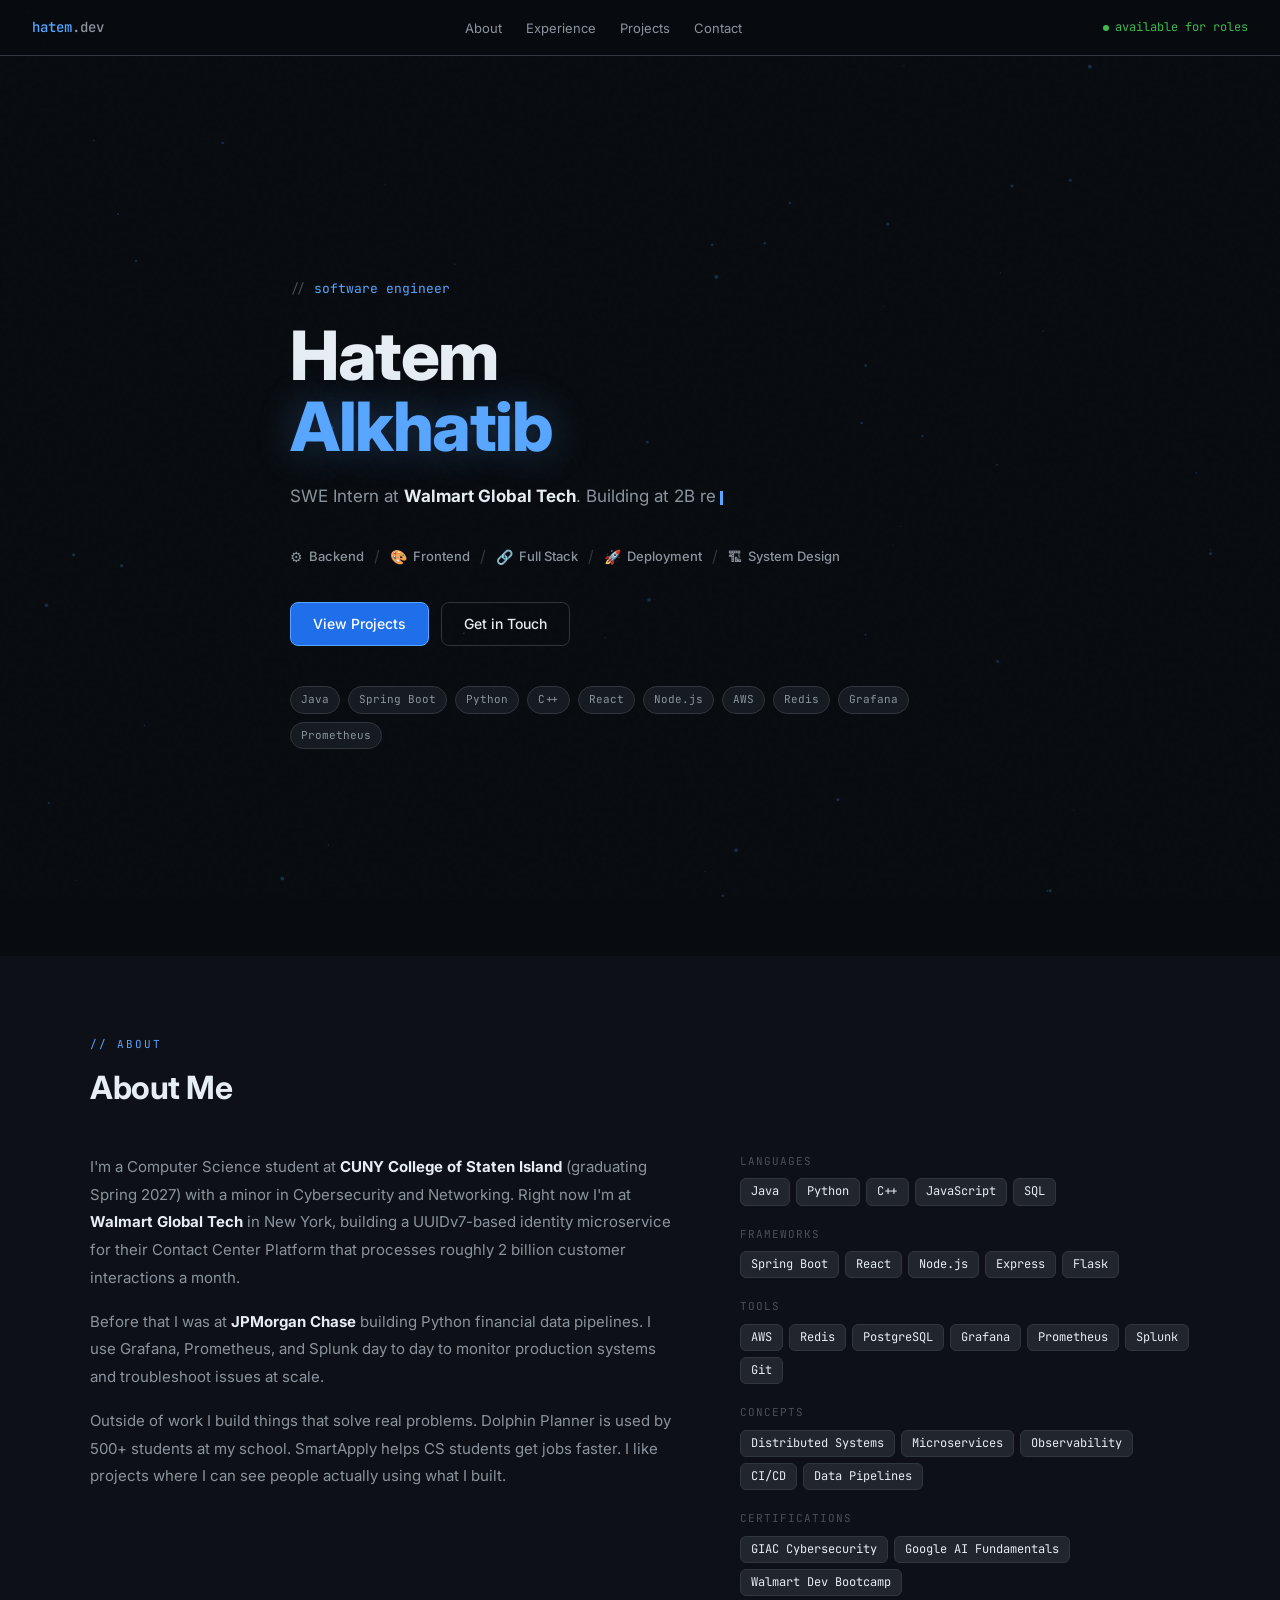
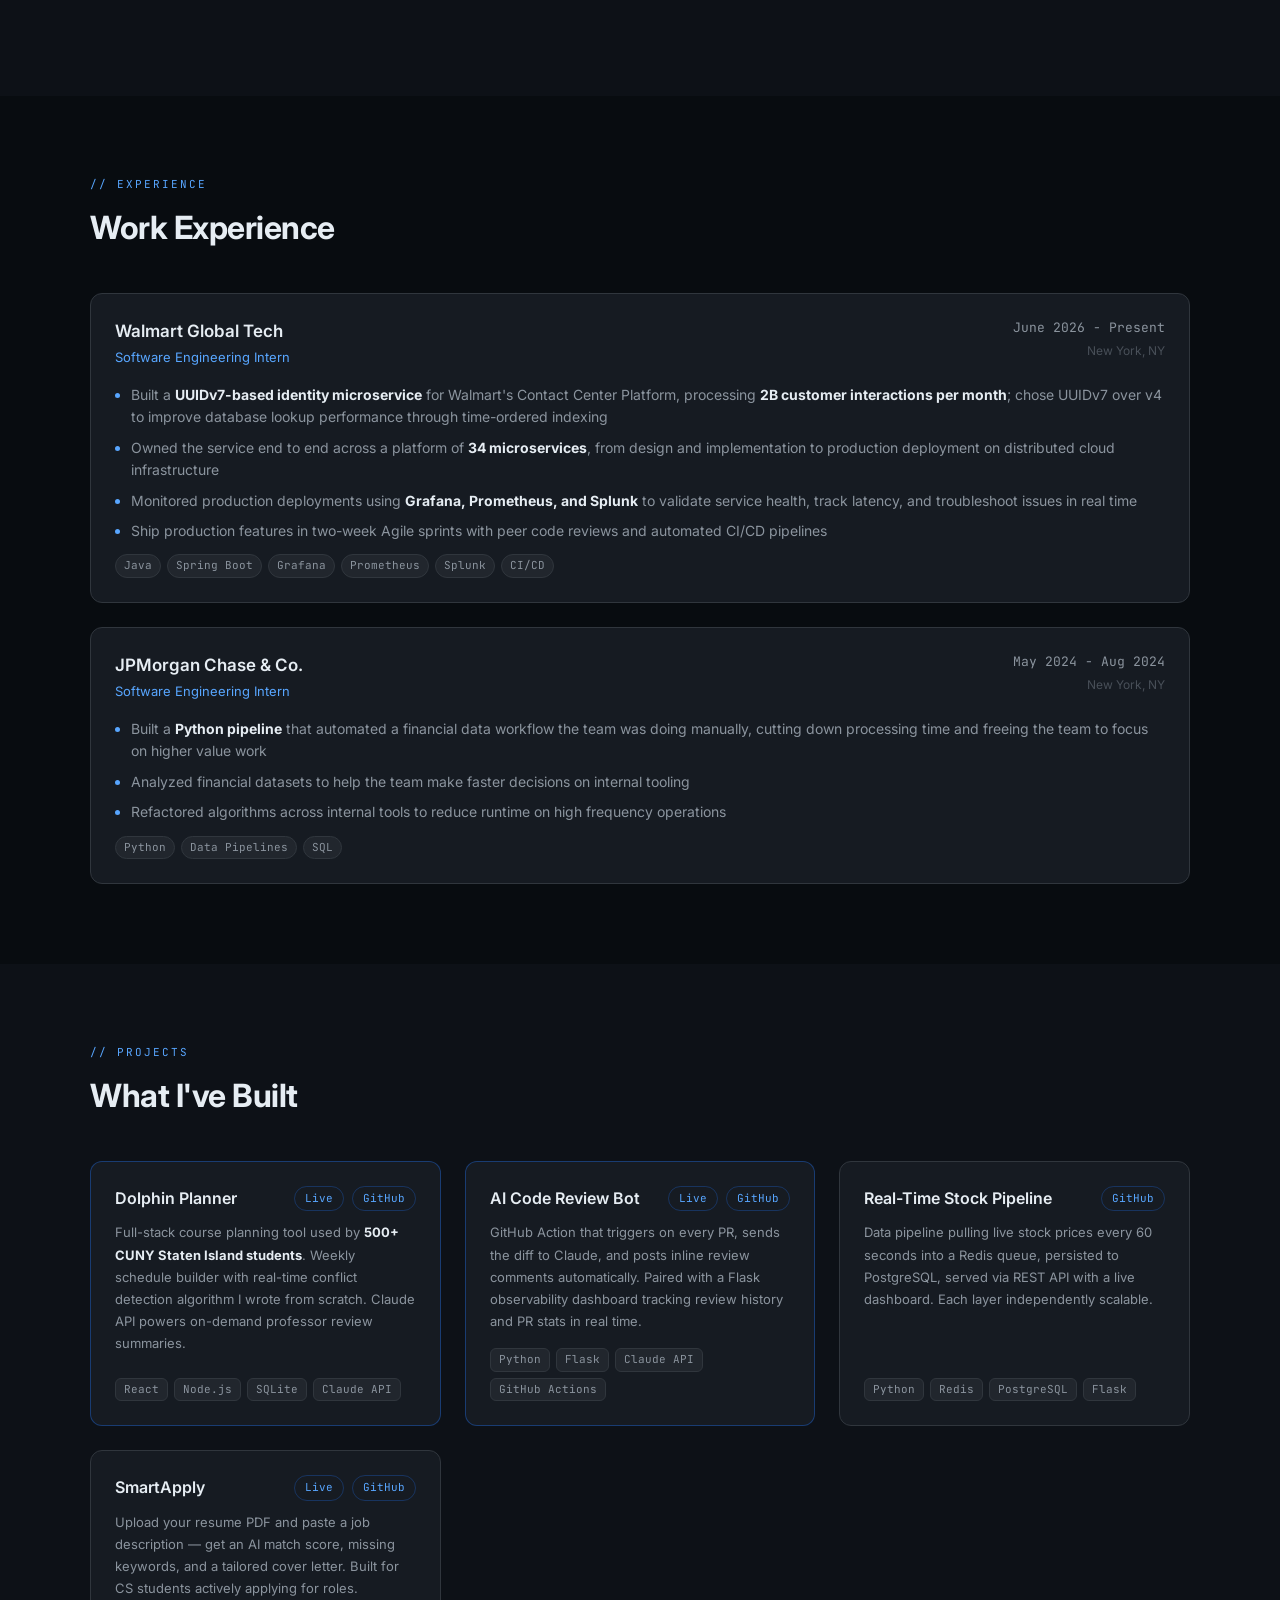
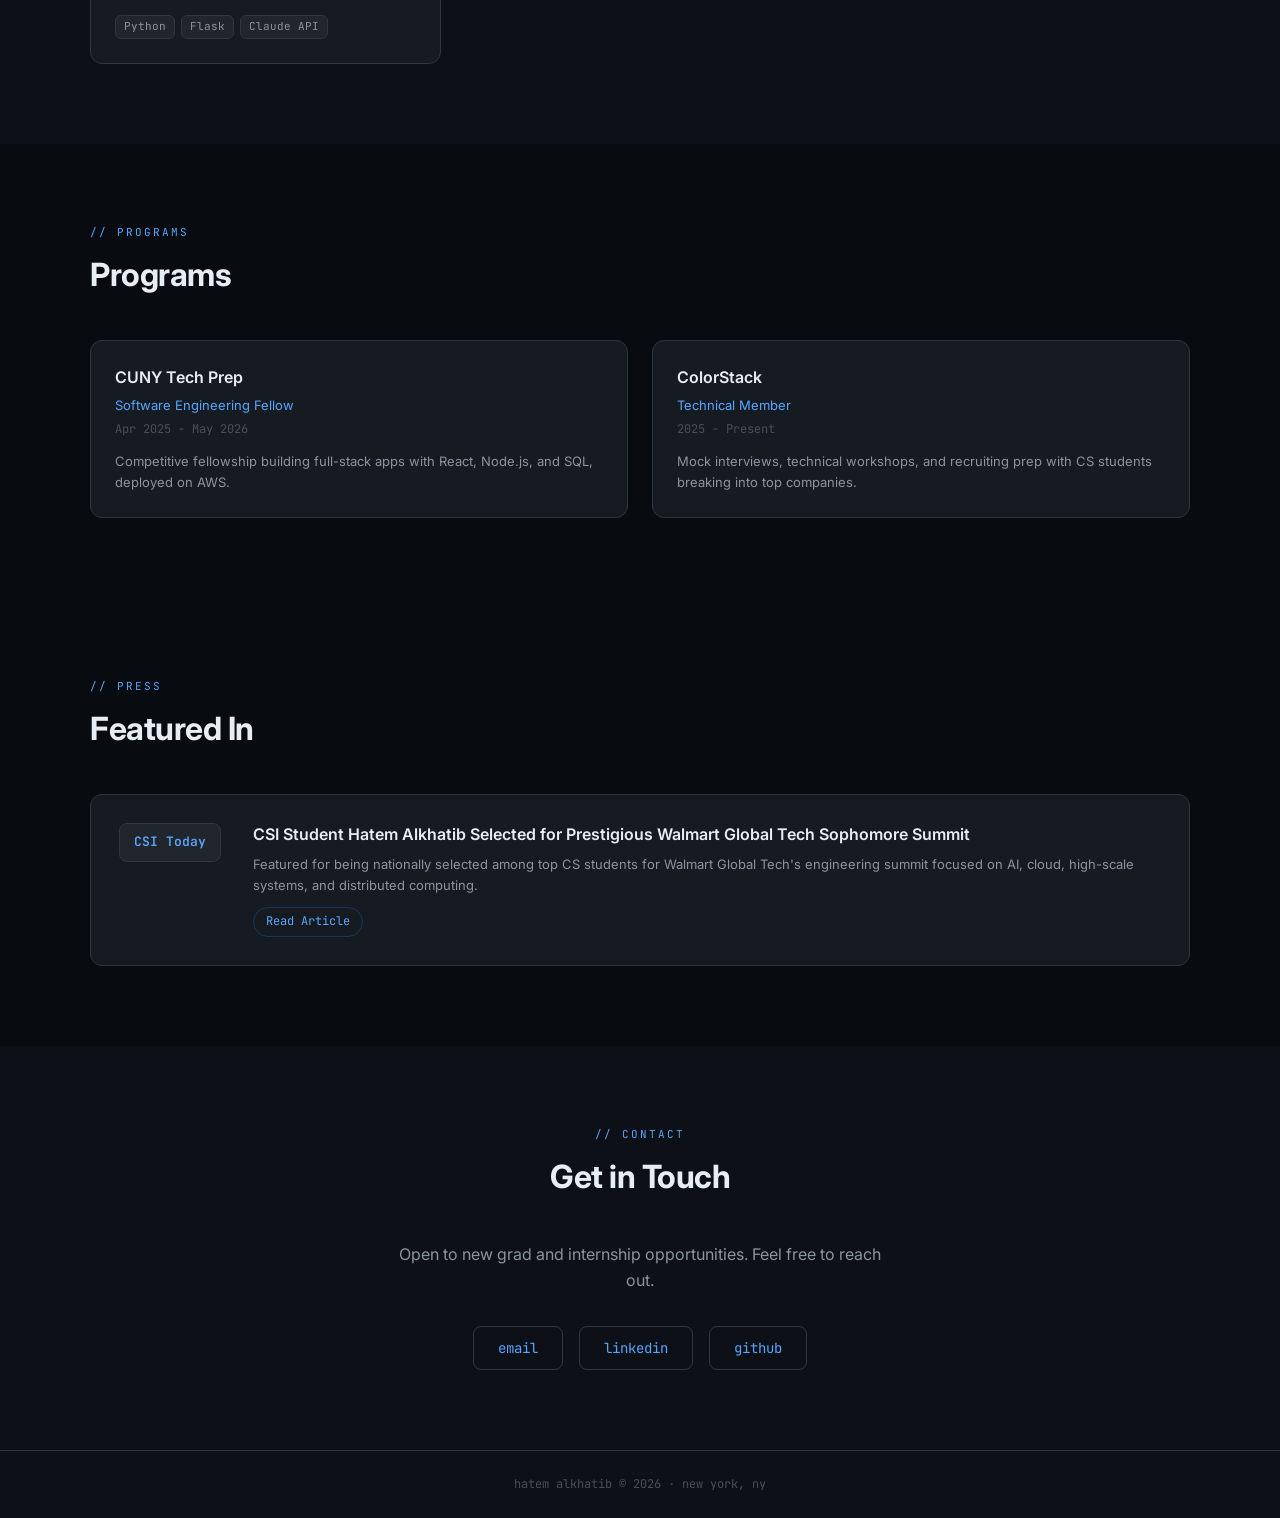
==== commit 7c28fc29: "Remove profile photo Co-Authored-By: Claude Sonnet 4.6 <noreply@anthropic.com>" ====
--- a/index.html
+++ b/index.html
@@ -1,216 +1,764 @@
-
 <!DOCTYPE html>
 <html lang="en">
 <head>
-  <meta charset="UTF-8" />
+  <meta charset="UTF-8"/>
   <meta name="viewport" content="width=device-width, initial-scale=1.0"/>
   <title>Hatem Alkhatib | Software Engineer</title>
-  <link rel="stylesheet" href="styles.css" />
   <link rel="preconnect" href="https://fonts.googleapis.com"/>
-  <link href="https://fonts.googleapis.com/css2?family=Inter:wght@300;400;500;600;700&display=swap" rel="stylesheet"/>
+  <link href="https://fonts.googleapis.com/css2?family=Inter:wght@300;400;500;600;700;800&family=JetBrains+Mono:wght@400;500&display=swap" rel="stylesheet"/>
+  <style>
+    :root {
+      --bg: #080c10;
+      --bg2: #0d1117;
+      --bg3: #161b22;
+      --bg4: #21262d;
+      --border: #30363d;
+      --text: #e6edf3;
+      --text2: #8b949e;
+      --text3: #484f58;
+      --blue: #58a6ff;
+      --blue2: #1f6feb;
+      --green: #3fb950;
+      --purple: #bc8cff;
+      --orange: #d29922;
+      --red: #f85149;
+      --accent: #388bfd;
+    }
+
+    * { box-sizing: border-box; margin: 0; padding: 0; }
+    html { scroll-behavior: smooth; }
+    body {
+      font-family: 'Inter', -apple-system, sans-serif;
+      background: var(--bg);
+      color: var(--text);
+      line-height: 1.6;
+      overflow-x: hidden;
+    }
+
+    /* NOISE TEXTURE */
+    body::before {
+      content: '';
+      position: fixed;
+      inset: 0;
+      background-image: url("data:image/svg+xml,%3Csvg viewBox='0 0 200 200' xmlns='http://www.w3.org/2000/svg'%3E%3Cfilter id='n'%3E%3CfeTurbulence type='fractalNoise' baseFrequency='0.9' numOctaves='4' stitchTiles='stitch'/%3E%3C/filter%3E%3Crect width='100%25' height='100%25' filter='url(%23n)' opacity='0.03'/%3E%3C/svg%3E");
+      pointer-events: none;
+      z-index: 0;
+      opacity: 0.4;
+    }
+
+    /* NAV */
+    nav {
+      position: fixed; top: 0; width: 100%;
+      background: rgba(8,12,16,0.85);
+      backdrop-filter: blur(16px);
+      border-bottom: 1px solid var(--border);
+      z-index: 100; padding: 0 2rem; height: 56px;
+      display: flex; align-items: center; justify-content: space-between;
+    }
+    .nav-logo {
+      font-family: 'JetBrains Mono', monospace;
+      font-size: 14px; color: var(--blue); text-decoration: none; font-weight: 500;
+    }
+    .nav-logo span { color: var(--text2); }
+    .nav-links { display: flex; gap: 1.5rem; list-style: none; }
+    .nav-links a { color: var(--text2); text-decoration: none; font-size: 13px; transition: color 0.2s; }
+    .nav-links a:hover { color: var(--text); }
+    .nav-status {
+      display: flex; align-items: center; gap: 6px;
+      font-size: 12px; color: var(--green);
+      font-family: 'JetBrains Mono', monospace;
+    }
+    .nav-status::before {
+      content: ''; width: 6px; height: 6px;
+      border-radius: 50%; background: var(--green);
+      animation: pulse 2s infinite;
+    }
+    @keyframes pulse {
+      0%, 100% { opacity: 1; } 50% { opacity: 0.3; }
+    }
+
+    /* HERO */
+    .hero {
+      min-height: 100vh; display: flex; align-items: center;
+      padding: 80px 2rem 4rem; position: relative;
+    }
+    .hero-inner {
+      max-width: 1100px; margin: 0 auto; width: 100%;
+      display: block; max-width: 700px;
+    }
+    .hero-eyebrow {
+      font-family: 'JetBrains Mono', monospace;
+      font-size: 13px; color: var(--blue); margin-bottom: 1.25rem;
+      display: flex; align-items: center; gap: 8px;
+    }
+    .hero-eyebrow::before { content: '//'; color: var(--text3); }
+    h1 {
+      font-size: clamp(40px, 6vw, 68px);
+      font-weight: 800; line-height: 1.05;
+      margin-bottom: 1.25rem; letter-spacing: -1.5px;
+    }
+    h1 .blue { color: var(--blue); }
+    .hero-sub {
+      font-size: 17px; color: var(--text2);
+      max-width: 520px; margin-bottom: 2rem; line-height: 1.75;
+    }
+    .hero-sub strong { color: var(--text); }
+    .hero-btns { display: flex; gap: 12px; margin-bottom: 2.5rem; flex-wrap: wrap; }
+    .btn-primary {
+      background: var(--blue2); color: #fff;
+      padding: 10px 22px; border-radius: 8px;
+      text-decoration: none; font-size: 14px; font-weight: 500;
+      border: 1px solid var(--blue); transition: opacity 0.2s;
+    }
+    .btn-primary:hover { opacity: 0.85; }
+    .btn-secondary {
+      background: transparent; color: var(--text);
+      border: 1px solid var(--border); padding: 10px 22px;
+      border-radius: 8px; text-decoration: none;
+      font-size: 14px; font-weight: 500; transition: border-color 0.2s;
+    }
+    .btn-secondary:hover { border-color: var(--blue); }
+    .hero-stats {
+      display: flex; gap: 2rem; margin-bottom: 2rem;
+    }
+    .stat-item { }
+    .stat-num {
+      font-size: 28px; font-weight: 800; color: var(--text);
+      font-family: 'JetBrains Mono', monospace; line-height: 1;
+    }
+    .stat-num span { color: var(--blue); }
+    .stat-label { font-size: 12px; color: var(--text2); margin-top: 2px; }
+    .hero-tags { display: flex; flex-wrap: wrap; gap: 8px; }
+    .hero-tags span {
+      font-size: 11px; padding: 4px 10px; border-radius: 20px;
+      background: var(--bg3); border: 1px solid var(--border);
+      color: var(--text2); font-family: 'JetBrains Mono', monospace;
+    }
+
+    /* PHOTO */
+    .hero-photo-wrap {
+      position: relative; flex-shrink: 0;
+    }
+    .hero-photo {
+      width: 240px; height: 240px; border-radius: 50%;
+      object-fit: cover; border: 3px solid var(--border);
+      position: relative; z-index: 1;
+      filter: grayscale(10%);
+    }
+    .hero-photo-ring {
+      position: absolute; inset: -8px;
+      border-radius: 50%;
+      background: conic-gradient(from 0deg, var(--blue2), var(--purple), var(--green), var(--blue2));
+      z-index: 0; animation: spin 8s linear infinite; opacity: 0.6;
+    }
+    .hero-photo-bg {
+      position: absolute; inset: -4px; border-radius: 50%;
+      background: var(--bg); z-index: 0;
+    }
+    @keyframes spin { to { transform: rotate(360deg); } }
+
+    /* SECTIONS */
+    section { padding: 5rem 2rem; position: relative; }
+    .section-alt { background: var(--bg2); }
+    .section-inner { max-width: 1100px; margin: 0 auto; }
+    .section-label {
+      font-family: 'JetBrains Mono', monospace;
+      font-size: 11px; color: var(--blue); letter-spacing: 2px;
+      text-transform: uppercase; margin-bottom: 8px;
+    }
+    h2 {
+      font-size: 32px; font-weight: 700; margin-bottom: 2.5rem;
+      letter-spacing: -0.5px;
+    }
+
+    /* ABOUT */
+    .about-grid { display: grid; grid-template-columns: 1.3fr 1fr; gap: 4rem; align-items: start; }
+    .about-text { font-size: 15px; color: var(--text2); line-height: 1.85; }
+    .about-text p { margin-bottom: 1rem; }
+    .about-text strong { color: var(--text); }
+    .skill-group { margin-bottom: 1.25rem; }
+    .skill-label-sm {
+      font-size: 11px; text-transform: uppercase; letter-spacing: 1px;
+      color: var(--text3); margin-bottom: 8px; font-family: 'JetBrains Mono', monospace;
+    }
+    .skill-tags { display: flex; flex-wrap: wrap; gap: 6px; }
+    .skill-tags span {
+      font-size: 12px; padding: 3px 10px; border-radius: 6px;
+      background: var(--bg4); border: 1px solid var(--border);
+      color: var(--text); font-family: 'JetBrains Mono', monospace;
+    }
+
+    /* EXPERIENCE */
+    .exp-list { display: flex; flex-direction: column; gap: 1.5rem; }
+    .exp-card {
+      background: var(--bg3); border: 1px solid var(--border);
+      border-radius: 12px; padding: 1.5rem;
+      transition: border-color 0.2s;
+    }
+    .exp-card:hover { border-color: var(--blue2); }
+    .exp-header {
+      display: flex; justify-content: space-between;
+      align-items: flex-start; margin-bottom: 1rem; flex-wrap: wrap; gap: 8px;
+    }
+    .exp-company { font-size: 17px; font-weight: 600; }
+    .exp-role { font-size: 13px; color: var(--blue); margin-top: 2px; }
+    .exp-meta { text-align: right; }
+    .exp-date { font-size: 13px; color: var(--text2); font-family: 'JetBrains Mono', monospace; }
+    .exp-loc { font-size: 12px; color: var(--text3); margin-top: 2px; }
+    .exp-bullets { list-style: none; display: flex; flex-direction: column; gap: 8px; }
+    .exp-bullets li {
+      font-size: 14px; color: var(--text2); padding-left: 16px;
+      position: relative; line-height: 1.6;
+    }
+    .exp-bullets li::before {
+      content: ''; position: absolute; left: 0; top: 9px;
+      width: 5px; height: 5px; border-radius: 50%; background: var(--blue);
+    }
+    .exp-bullets li strong { color: var(--text); }
+    .exp-tools { display: flex; flex-wrap: wrap; gap: 6px; margin-top: 12px; }
+    .exp-tool {
+      font-size: 11px; padding: 2px 8px; border-radius: 20px;
+      background: var(--bg4); border: 1px solid var(--border);
+      color: var(--text2); font-family: 'JetBrains Mono', monospace;
+    }
+
+    /* PROJECTS */
+    .projects-grid {
+      display: grid; grid-template-columns: repeat(auto-fit, minmax(320px, 1fr));
+      gap: 1.5rem;
+    }
+    .project-card {
+      background: var(--bg3); border: 1px solid var(--border);
+      border-radius: 12px; padding: 1.5rem;
+      transition: border-color 0.2s, transform 0.2s;
+      display: flex; flex-direction: column;
+    }
+    .project-card:hover { border-color: var(--blue2); transform: translateY(-2px); }
+    .project-card.featured { border-color: rgba(31,111,235,0.4); }
+    .project-header {
+      display: flex; justify-content: space-between;
+      align-items: flex-start; margin-bottom: 10px; gap: 8px;
+    }
+    .project-name { font-size: 16px; font-weight: 600; }
+    .project-links { display: flex; gap: 8px; flex-shrink: 0; }
+    .project-link {
+      font-size: 11px; color: var(--blue); text-decoration: none;
+      border: 1px solid rgba(31,111,235,0.3); padding: 3px 10px;
+      border-radius: 20px; transition: background 0.2s;
+      font-family: 'JetBrains Mono', monospace;
+    }
+    .project-link:hover { background: rgba(31,111,235,0.1); }
+    .project-desc {
+      font-size: 13px; color: var(--text2); line-height: 1.7;
+      margin-bottom: 1rem; flex: 1;
+    }
+    .project-tags { display: flex; flex-wrap: wrap; gap: 6px; }
+    .project-tags span {
+      font-size: 11px; padding: 2px 8px; border-radius: 6px;
+      background: var(--bg4); border: 1px solid var(--border);
+      color: var(--text2); font-family: 'JetBrains Mono', monospace;
+    }
+
+    /* PROGRAMS */
+    .programs-grid {
+      display: grid; grid-template-columns: repeat(auto-fit, minmax(280px, 1fr));
+      gap: 1.5rem;
+    }
+    .program-card {
+      background: var(--bg3); border: 1px solid var(--border);
+      border-radius: 12px; padding: 1.5rem;
+    }
+    .program-name { font-size: 16px; font-weight: 600; margin-bottom: 4px; }
+    .program-role { font-size: 13px; color: var(--blue); margin-bottom: 4px; }
+    .program-date {
+      font-size: 12px; color: var(--text3); margin-bottom: 12px;
+      font-family: 'JetBrains Mono', monospace;
+    }
+    .program-desc { font-size: 13px; color: var(--text2); line-height: 1.6; }
+
+    /* CONTACT */
+    .contact-inner { text-align: center; }
+    .contact-sub { font-size: 16px; color: var(--text2); margin-bottom: 2rem; max-width: 500px; margin-left: auto; margin-right: auto; }
+    .contact-links { display: flex; justify-content: center; gap: 16px; flex-wrap: wrap; }
+    .contact-link {
+      color: var(--blue); text-decoration: none; font-size: 14px;
+      border: 1px solid var(--border); padding: 10px 24px;
+      border-radius: 8px; transition: border-color 0.2s;
+      font-family: 'JetBrains Mono', monospace;
+    }
+    .contact-link:hover { border-color: var(--blue); }
+
+    /* FOOTER */
+    footer {
+      background: var(--bg2); border-top: 1px solid var(--border);
+      padding: 1.5rem 2rem; text-align: center;
+      font-size: 12px; color: var(--text3);
+      font-family: 'JetBrains Mono', monospace;
+    }
+
+
+
+    /* TYPING ANIMATION */
+    .typing-wrap { display: inline-block; }
+    .typing-cursor {
+      display: inline-block; width: 3px; height: 0.85em;
+      background: var(--blue); margin-left: 4px;
+      vertical-align: middle; animation: blink 1s infinite;
+    }
+    @keyframes blink { 0%,100%{opacity:1} 50%{opacity:0} }
+
+    /* PARTICLE CANVAS */
+    #particles {
+      position: fixed; inset: 0; z-index: 0;
+      pointer-events: none; opacity: 0.35;
+    }
+
+    /* HERO CONTENT above canvas */
+    .hero, nav { position: relative; z-index: 1; }
+    section { position: relative; z-index: 1; }
+
+    /* COUNTER ANIMATION */
+    .count-up { font-family: "JetBrains Mono", monospace; color: var(--blue); }
+
+    /* GLOW on hero name */
+    h1 .blue {
+      text-shadow: 0 0 40px rgba(88,166,255,0.3);
+    }
+
+    /* SLIDE UP for hero content */
+    .hero-content > * {
+      opacity: 0;
+      transform: translateY(24px);
+      animation: slideUp 0.6s ease forwards;
+    }
+    .hero-eyebrow { animation-delay: 0.1s !important; }
+    h1 { animation-delay: 0.2s !important; }
+    .hero-sub { animation-delay: 0.35s !important; }
+    .hero-pillars { animation-delay: 0.45s !important; }
+    .hero-btns { animation-delay: 0.55s !important; }
+    .hero-tags { animation-delay: 0.65s !important; }
+    @keyframes slideUp {
+      to { opacity: 1; transform: translateY(0); }
+    }
+
+    /* PILLARS */
+    .hero-pillars {
+      display: flex; align-items: center; gap: 10px;
+      margin-bottom: 2rem; flex-wrap: wrap;
+    }
+    .pillar {
+      display: flex; align-items: center; gap: 6px;
+      font-size: 13px; color: var(--text2); font-weight: 500;
+    }
+    .pillar-icon { font-size: 14px; }
+    .pillar-div { color: var(--border); font-size: 16px; }
+
+
+    /* FEATURED */
+    .featured-card {
+      display: flex; gap: 2rem; align-items: flex-start;
+      background: var(--bg3); border: 1px solid var(--border);
+      border-radius: 12px; padding: 1.75rem;
+      transition: border-color 0.2s;
+    }
+    .featured-card:hover { border-color: var(--blue2); }
+    .featured-logo {
+      font-family: "JetBrains Mono", monospace;
+      font-size: 13px; font-weight: 600; color: var(--blue);
+      background: var(--bg4); border: 1px solid var(--border);
+      padding: 8px 14px; border-radius: 8px; white-space: nowrap;
+      flex-shrink: 0;
+    }
+    .featured-title {
+      font-size: 16px; font-weight: 600; margin-bottom: 8px; line-height: 1.4;
+    }
+    .featured-desc {
+      font-size: 13px; color: var(--text2); line-height: 1.6; margin-bottom: 12px;
+    }
+    .featured-link {
+      font-size: 12px; color: var(--blue); text-decoration: none;
+      font-family: "JetBrains Mono", monospace;
+      border: 1px solid rgba(31,111,235,0.3); padding: 4px 12px;
+      border-radius: 20px; transition: background 0.2s; display: inline-block;
+    }
+    .featured-link:hover { background: rgba(31,111,235,0.1); }
+
+    /* RESPONSIVE */
+    @media (max-width: 768px) {
+      .hero-inner { grid-template-columns: 1fr; }
+      .hero-photo-wrap { display: none; }
+      .about-grid { grid-template-columns: 1fr; }
+      .nav-links { display: none; }
+      .hero-stats { gap: 1.5rem; }
+      .exp-header { flex-direction: column; }
+      .exp-meta { text-align: left; }
+    }
+  </style>
 </head>
 <body>
-  <nav class="nav">
-    <div class="nav-inner">
-      <a href="#home" class="nav-logo">H. Alkhatib</a>
-      <ul class="nav-links">
-        <li><a href="#about">About</a></li>
-        <li><a href="#experience">Experience</a></li>
-        <li><a href="#projects">Projects</a></li>
-        <li><a href="#programs">Programs</a></li>
-        <li><a href="#contact">Contact</a></li>
-      </ul>
-    </div>
-  </nav>
-
-  <!-- HERO -->
-  <section class="hero" id="home">
-    <div class="hero-inner">
-      <p class="hero-tag">Software Engineer</p>
-      <h1 class="hero-name">Hatem <span>Alkhatib</span></h1>
-      <p class="hero-sub">CS student at CUNY Staten Island. SWE Intern at Walmart Global Tech and JPMorgan Chase. Building full-stack apps and AI tools that actually work.</p>
+
+<canvas id="particles"></canvas>
+<nav>
+  <a href="#home" class="nav-logo">hatem<span>.dev</span></a>
+  <ul class="nav-links">
+    <li><a href="#about">About</a></li>
+    <li><a href="#experience">Experience</a></li>
+    <li><a href="#projects">Projects</a></li>
+    <li><a href="#contact">Contact</a></li>
+  </ul>
+  <div class="nav-status">available for roles</div>
+</nav>
+
+<!-- HERO -->
+<section class="hero" id="home">
+  <div class="hero-inner">
+    <div class="hero-content">
+      <div class="hero-eyebrow">software engineer</div>
+      <h1>Hatem<br/><span class="blue">Alkhatib</span></h1>
+      <p class="hero-sub">
+        SWE Intern at <strong>Walmart Global Tech</strong> building microservices at 2B requests/month scale.
+        Previously at <strong>JPMorgan Chase</strong>. Building AI tools people actually use.
+      </p>
+      <div class="hero-pillars">
+        <div class="pillar"><span class="pillar-icon">⚙</span>Backend</div>
+        <div class="pillar-div">/</div>
+        <div class="pillar"><span class="pillar-icon">🎨</span>Frontend</div>
+        <div class="pillar-div">/</div>
+        <div class="pillar"><span class="pillar-icon">🔗</span>Full Stack</div>
+        <div class="pillar-div">/</div>
+        <div class="pillar"><span class="pillar-icon">🚀</span>Deployment</div>
+        <div class="pillar-div">/</div>
+        <div class="pillar"><span class="pillar-icon">🏗</span>System Design</div>
+      </div>
       <div class="hero-btns">
         <a href="#projects" class="btn-primary">View Projects</a>
         <a href="mailto:hatem.n.alkhatib@gmail.com" class="btn-secondary">Get in Touch</a>
       </div>
       <div class="hero-tags">
-        <span>Java</span><span>Python</span><span>React</span><span>Node.js</span><span>Spring Boot</span><span>Flask</span><span>AWS</span><span>SQL</span>
+        <span>Java</span><span>Spring Boot</span><span>Python</span><span>C++</span>
+        <span>React</span><span>Node.js</span><span>AWS</span>
+        <span>Redis</span><span>Grafana</span><span>Prometheus</span>
       </div>
     </div>
-  </section>
-
-  <!-- ABOUT -->
-  <section class="section" id="about">
-    <div class="section-inner">
-      <h2 class="section-title">About Me</h2>
-      <div class="about-grid">
-        <div class="about-text">
-          <p>I'm a Computer Science student at CUNY College of Staten Island (graduating December 2026) with a minor in Cybersecurity and Networking. Right now I'm interning at Walmart Global Tech building Java Spring Boot microservices for their Contact Center Platform, which handles millions of customer service transactions across distributed cloud infrastructure.</p>
-          <br/>
-          <p>Before that I was at JPMorgan Chase building Python data pipelines. I'm a CUNY Tech Prep Software Engineering Fellow, a ColorStack member, and I hold a GIAC Software Cybersecurity certification from CodePath.</p>
-          <br/>
-          <p>Outside of internships I build things: an AI-powered course planner for my school, a GitHub bot that reviews code with Claude, a real-time stock pipeline, and a job application analyzer. I like projects that solve problems I actually run into.</p>
-        </div>
-        <div class="about-skills">
-          <h3>Skills</h3>
-          <div class="skill-group">
-            <span class="skill-label">Languages</span>
-            <div class="skill-tags"><span>Java</span><span>Python</span><span>C++</span><span>JavaScript</span><span>SQL</span><span>HTML/CSS</span></div>
+
+  </div>
+</section>
+
+<!-- ABOUT -->
+<section class="section-alt" id="about">
+  <div class="section-inner">
+    <div class="section-label">// about</div>
+    <h2>About Me</h2>
+    <div class="about-grid">
+      <div class="about-text">
+        <p>I'm a Computer Science student at <strong>CUNY College of Staten Island</strong> (graduating Spring 2027) with a minor in Cybersecurity and Networking. Right now I'm at <strong>Walmart Global Tech</strong> in New York, building a UUIDv7-based identity microservice for their Contact Center Platform that processes roughly 2 billion customer interactions a month.</p>
+        <p>Before that I was at <strong>JPMorgan Chase</strong> building Python financial data pipelines. I use Grafana, Prometheus, and Splunk day to day to monitor production systems and troubleshoot issues at scale.</p>
+        <p>Outside of work I build things that solve real problems. Dolphin Planner is used by 500+ students at my school. SmartApply helps CS students get jobs faster. I like projects where I can see people actually using what I built.</p>
+      </div>
+      <div class="about-skills">
+        <div class="skill-group">
+          <div class="skill-label-sm">Languages</div>
+          <div class="skill-tags"><span>Java</span><span>Python</span><span>C++</span><span>JavaScript</span><span>SQL</span></div>
+        </div>
+        <div class="skill-group">
+          <div class="skill-label-sm">Frameworks</div>
+          <div class="skill-tags"><span>Spring Boot</span><span>React</span><span>Node.js</span><span>Express</span><span>Flask</span></div>
+        </div>
+        <div class="skill-group">
+          <div class="skill-label-sm">Tools</div>
+          <div class="skill-tags"><span>AWS</span><span>Redis</span><span>PostgreSQL</span><span>Grafana</span><span>Prometheus</span><span>Splunk</span><span>Git</span></div>
+        </div>
+        <div class="skill-group">
+          <div class="skill-label-sm">Concepts</div>
+          <div class="skill-tags"><span>Distributed Systems</span><span>Microservices</span><span>Observability</span><span>CI/CD</span><span>Data Pipelines</span></div>
+        </div>
+        <div class="skill-group">
+          <div class="skill-label-sm">Certifications</div>
+          <div class="skill-tags"><span>GIAC Cybersecurity</span><span>Google AI Fundamentals</span><span>Walmart Dev Bootcamp</span></div>
+        </div>
+      </div>
+    </div>
+  </div>
+</section>
+
+<!-- EXPERIENCE -->
+<section id="experience">
+  <div class="section-inner">
+    <div class="section-label">// experience</div>
+    <h2>Work Experience</h2>
+    <div class="exp-list">
+      <div class="exp-card">
+        <div class="exp-header">
+          <div>
+            <div class="exp-company">Walmart Global Tech</div>
+            <div class="exp-role">Software Engineering Intern</div>
           </div>
-          <div class="skill-group">
-            <span class="skill-label">Frameworks</span>
-            <div class="skill-tags"><span>Spring Boot</span><span>React</span><span>Node.js</span><span>Express</span><span>Flask</span></div>
+          <div class="exp-meta">
+            <div class="exp-date">June 2026 - Present</div>
+            <div class="exp-loc">New York, NY</div>
           </div>
-          <div class="skill-group">
-            <span class="skill-label">Tools</span>
-            <div class="skill-tags"><span>Git</span><span>GitHub</span><span>AWS</span><span>Linux</span><span>Redis</span><span>PostgreSQL</span></div>
+        </div>
+        <ul class="exp-bullets">
+          <li>Built a <strong>UUIDv7-based identity microservice</strong> for Walmart's Contact Center Platform, processing <strong>2B customer interactions per month</strong>; chose UUIDv7 over v4 to improve database lookup performance through time-ordered indexing</li>
+          <li>Owned the service end to end across a platform of <strong>34 microservices</strong>, from design and implementation to production deployment on distributed cloud infrastructure</li>
+          <li>Monitored production deployments using <strong>Grafana, Prometheus, and Splunk</strong> to validate service health, track latency, and troubleshoot issues in real time</li>
+          <li>Ship production features in two-week Agile sprints with peer code reviews and automated CI/CD pipelines</li>
+        </ul>
+        <div class="exp-tools">
+          <span class="exp-tool">Java</span><span class="exp-tool">Spring Boot</span>
+          <span class="exp-tool">Grafana</span><span class="exp-tool">Prometheus</span>
+          <span class="exp-tool">Splunk</span><span class="exp-tool">CI/CD</span>
+        </div>
+      </div>
+
+      <div class="exp-card">
+        <div class="exp-header">
+          <div>
+            <div class="exp-company">JPMorgan Chase &amp; Co.</div>
+            <div class="exp-role">Software Engineering Intern</div>
           </div>
-          <div class="skill-group">
-            <span class="skill-label">Certifications</span>
-            <div class="skill-tags"><span>GIAC Cybersecurity</span><span>Walmart Dev Bootcamp</span><span>Python Cert</span></div>
+          <div class="exp-meta">
+            <div class="exp-date">May 2024 - Aug 2024</div>
+            <div class="exp-loc">New York, NY</div>
           </div>
         </div>
+        <ul class="exp-bullets">
+          <li>Built a <strong>Python pipeline</strong> that automated a financial data workflow the team was doing manually, cutting down processing time and freeing the team to focus on higher value work</li>
+          <li>Analyzed financial datasets to help the team make faster decisions on internal tooling</li>
+          <li>Refactored algorithms across internal tools to reduce runtime on high frequency operations</li>
+        </ul>
+        <div class="exp-tools">
+          <span class="exp-tool">Python</span><span class="exp-tool">Data Pipelines</span><span class="exp-tool">SQL</span>
+        </div>
       </div>
     </div>
-  </section>
-
-  <!-- EXPERIENCE -->
-  <section class="section section-alt" id="experience">
-    <div class="section-inner">
-      <h2 class="section-title">Experience</h2>
-      <div class="timeline">
-        <div class="exp-card">
-          <div class="exp-header">
-            <div>
-              <h3>Walmart Global Tech</h3>
-              <p class="exp-role">Software Engineering Intern</p>
-            </div>
-            <div class="exp-meta">
-              <span class="exp-date">June 2026 - Present</span>
-              <span class="exp-loc">New York, NY</span>
-            </div>
+  </div>
+</section>
+
+<!-- PROJECTS -->
+<section class="section-alt" id="projects">
+  <div class="section-inner">
+    <div class="section-label">// projects</div>
+    <h2>What I've Built</h2>
+    <div class="projects-grid">
+
+      <div class="project-card featured">
+        <div class="project-header">
+          <div class="project-name">Dolphin Planner</div>
+          <div class="project-links">
+            <a href="https://dolphin-planner.onrender.com" target="_blank" class="project-link">Live</a>
+            <a href="https://github.com/hkhatib005/Dolphin-Planner" target="_blank" class="project-link">GitHub</a>
           </div>
-          <ul class="exp-list">
-            <li>Building microservices for the Contact Center Platform using Java Spring Boot, supporting high-availability infrastructure handling millions of transactions across distributed cloud environments</li>
-            <li>Built data pipelines to process large datasets, cutting down manual work and improving how quickly the team can act on data</li>
-            <li>Shipping features in two-week Agile sprints alongside senior engineers, going through full code review and CI/CD cycles</li>
-          </ul>
-        </div>
-        <div class="exp-card">
-          <div class="exp-header">
-            <div>
-              <h3>JPMorgan Chase &amp; Co.</h3>
-              <p class="exp-role">Software Engineering Intern</p>
-            </div>
-            <div class="exp-meta">
-              <span class="exp-date">May 2024 - Aug 2024</span>
-              <span class="exp-loc">New York, NY</span>
-            </div>
+        </div>
+        <p class="project-desc">Full-stack course planning tool used by <strong style="color:#e6edf3">500+ CUNY Staten Island students</strong>. Weekly schedule builder with real-time conflict detection algorithm I wrote from scratch. Claude API powers on-demand professor review summaries.</p>
+        <div class="project-tags"><span>React</span><span>Node.js</span><span>SQLite</span><span>Claude API</span></div>
+      </div>
+
+      <div class="project-card featured">
+        <div class="project-header">
+          <div class="project-name">AI Code Review Bot</div>
+          <div class="project-links">
+            <a href="https://ai-review-dashboard-urro.onrender.com" target="_blank" class="project-link">Live</a>
+            <a href="https://github.com/hkhatib005/ai-code-review-bot" target="_blank" class="project-link">GitHub</a>
           </div>
-          <ul class="exp-list">
-            <li>Wrote a Python pipeline that automated a financial data workflow the team was doing by hand, meaningfully improving throughput</li>
-            <li>Dug into datasets to help the team make faster, better-informed decisions on internal tooling</li>
-            <li>Cleaned up and optimized algorithms across internal tools, reducing runtime on high-frequency operations</li>
-          </ul>
-        </div>
-      </div>
+        </div>
+        <p class="project-desc">GitHub Action that triggers on every PR, sends the diff to Claude, and posts inline review comments automatically. Paired with a Flask observability dashboard tracking review history and PR stats in real time.</p>
+        <div class="project-tags"><span>Python</span><span>Flask</span><span>Claude API</span><span>GitHub Actions</span></div>
+      </div>
+
+      <div class="project-card">
+        <div class="project-header">
+          <div class="project-name">Real-Time Stock Pipeline</div>
+          <div class="project-links">
+            <a href="https://github.com/hkhatib005/stock-pipeline" target="_blank" class="project-link">GitHub</a>
+          </div>
+        </div>
+        <p class="project-desc">Data pipeline pulling live stock prices every 60 seconds into a Redis queue, persisted to PostgreSQL, served via REST API with a live dashboard. Each layer independently scalable.</p>
+        <div class="project-tags"><span>Python</span><span>Redis</span><span>PostgreSQL</span><span>Flask</span></div>
+      </div>
+
+      <div class="project-card">
+        <div class="project-header">
+          <div class="project-name">SmartApply</div>
+          <div class="project-links">
+            <a href="https://smartapply-4etc.onrender.com" target="_blank" class="project-link">Live</a>
+            <a href="https://github.com/hkhatib005/smartapply" target="_blank" class="project-link">GitHub</a>
+          </div>
+        </div>
+        <p class="project-desc">Upload your resume PDF and paste a job description — get an AI match score, missing keywords, and a tailored cover letter. Built for CS students actively applying for roles.</p>
+        <div class="project-tags"><span>Python</span><span>Flask</span><span>Claude API</span></div>
+      </div>
+
     </div>
-  </section>
-
-  <!-- PROJECTS -->
-  <section class="section" id="projects">
-    <div class="section-inner">
-      <h2 class="section-title">Projects</h2>
-      <div class="projects-grid">
-
-        <div class="project-card featured">
-          <div class="project-header">
-            <h3>Dolphin Planner</h3>
-            <div class="project-links">
-              <a href="https://dolphin-planner.onrender.com" target="_blank" class="project-link">Live Demo</a>
-              <a href="https://github.com/hkhatib005/CS.CSI" target="_blank" class="project-link">GitHub</a>
-            </div>
-          </div>
-          <p>Full-stack course planning tool for CUNY Staten Island students. Search the catalog, build a weekly schedule, and get instant conflict alerts. Professor reviews summarized on demand using the Claude API.</p>
-          <div class="project-tags"><span>React</span><span>Node.js</span><span>Express</span><span>SQLite</span><span>Claude API</span></div>
-        </div>
-
-        <div class="project-card featured">
-          <div class="project-header">
-            <h3>AI Code Review Bot</h3>
-            <div class="project-links">
-              <a href="https://ai-review-dashboard-urro.onrender.com" target="_blank" class="project-link">Live Demo</a>
-              <a href="https://github.com/hkhatib005/ai-code-review-bot" target="_blank" class="project-link">GitHub</a>
-            </div>
-          </div>
-          <p>GitHub Action that triggers on every PR, pulls the diff, sends it to Claude, and posts inline review comments per file. Paired with a Flask dashboard tracking review history and PR stats in real time.</p>
-          <div class="project-tags"><span>Python</span><span>Flask</span><span>Claude API</span><span>GitHub Actions</span></div>
-        </div>
-
-        <div class="project-card">
-          <div class="project-header">
-            <h3>SmartApply</h3>
-            <div class="project-links">
-              <a href="https://github.com/hkhatib005/smartapply" target="_blank" class="project-link">GitHub</a>
-            </div>
-          </div>
-          <p>Paste a job description and your resume, get an AI match score, keyword gap analysis, and a tailored cover letter powered by Claude.</p>
-          <div class="project-tags"><span>Python</span><span>Flask</span><span>Claude API</span><span>Render</span></div>
-        </div>
-
-        <div class="project-card">
-          <div class="project-header">
-            <h3>Real-Time Stock Pipeline</h3>
-            <div class="project-links">
-              <a href="https://github.com/hkhatib005/stock-pipeline" target="_blank" class="project-link">GitHub</a>
-            </div>
-          </div>
-          <p>Data pipeline pulling live stock prices every 60 seconds, processed through a Redis queue, persisted to PostgreSQL, and served via a REST API with a live dashboard.</p>
-          <div class="project-tags"><span>Python</span><span>Redis</span><span>PostgreSQL</span><span>Flask</span><span>REST API</span></div>
-        </div>
-
+  </div>
+</section>
+
+<!-- PROGRAMS -->
+<section id="programs">
+  <div class="section-inner">
+    <div class="section-label">// programs</div>
+    <h2>Programs</h2>
+    <div class="programs-grid">
+      <div class="program-card">
+        <div class="program-name">CUNY Tech Prep</div>
+        <div class="program-role">Software Engineering Fellow</div>
+        <div class="program-date">Apr 2025 - May 2026</div>
+        <p class="program-desc">Competitive fellowship building full-stack apps with React, Node.js, and SQL, deployed on AWS.</p>
+      </div>
+      <div class="program-card">
+        <div class="program-name">ColorStack</div>
+        <div class="program-role">Technical Member</div>
+        <div class="program-date">2025 - Present</div>
+        <p class="program-desc">Mock interviews, technical workshops, and recruiting prep with CS students breaking into top companies.</p>
       </div>
     </div>
-  </section>
-
-  <!-- PROGRAMS -->
-  <section class="section section-alt" id="programs">
-    <div class="section-inner">
-      <h2 class="section-title">Programs</h2>
-      <div class="programs-grid">
-        <div class="program-card">
-          <h3>CUNY Tech Prep</h3>
-          <p class="program-role">Software Engineering Fellow</p>
-          <p class="program-date">Apr 2025 - May 2026</p>
-          <p>Competitive fellowship building full-stack apps with React, Node.js, and SQL, deployed on AWS.</p>
-        </div>
-        <div class="program-card">
-          <h3>ColorStack</h3>
-          <p class="program-role">Technical Member</p>
-          <p class="program-date">2025 - Present</p>
-          <p>Weekly mock interviews, technical workshops, and recruiting prep with other CS students breaking into top companies.</p>
-        </div>
+  </div>
+</section>
+
+<!-- FEATURED -->
+<section id="featured">
+  <div class="section-inner">
+    <div class="section-label">// press</div>
+    <h2>Featured In</h2>
+    <div class="featured-card">
+      <div class="featured-logo">CSI Today</div>
+      <div class="featured-content">
+        <div class="featured-title">CSI Student Hatem Alkhatib Selected for Prestigious Walmart Global Tech Sophomore Summit</div>
+        <div class="featured-desc">Featured for being nationally selected among top CS students for Walmart Global Tech's engineering summit focused on AI, cloud, high-scale systems, and distributed computing.</div>
+        <a href="https://csitoday.com/2025/05/csi-student-hatem-alkhatib-selected-for-prestigious-walmart-global-tech-sophomore-summit/" target="_blank" class="featured-link">Read Article</a>
       </div>
     </div>
-  </section>
-
-  <!-- CONTACT -->
-  <section class="section" id="contact">
-    <div class="section-inner contact-inner">
-      <h2 class="section-title">Get in Touch</h2>
-      <p class="contact-sub">I'm currently open to new grad and internship opportunities. Feel free to reach out.</p>
-      <div class="contact-links">
-        <a href="mailto:hatem.n.alkhatib@gmail.com" class="contact-link">hatem.n.alkhatib@gmail.com</a>
-        <a href="https://www.linkedin.com/in/hatemalkhatib" target="_blank" class="contact-link">LinkedIn</a>
-        <a href="https://github.com/hkhatib005" target="_blank" class="contact-link">GitHub</a>
-      </div>
+  </div>
+</section>
+
+<!-- CONTACT -->
+<section class="section-alt" id="contact">
+  <div class="section-inner contact-inner">
+    <div class="section-label">// contact</div>
+    <h2>Get in Touch</h2>
+    <p class="contact-sub">Open to new grad and internship opportunities. Feel free to reach out.</p>
+    <div class="contact-links">
+      <a href="mailto:hatem.n.alkhatib@gmail.com" class="contact-link">email</a>
+      <a href="https://www.linkedin.com/in/hatemalkhatib" target="_blank" class="contact-link">linkedin</a>
+      <a href="https://github.com/hkhatib005" target="_blank" class="contact-link">github</a>
     </div>
-  </section>
-
-  <footer class="footer">
-    <p>Hatem Alkhatib &copy; 2026 &middot; New York, NY</p>
-  </footer>
-
-  <script src="script.js"></script>
+  </div>
+</section>
+
+<footer>
+  <p>hatem alkhatib &copy; 2026 &middot; new york, ny</p>
+</footer>
+
+<script>
+  // ---- PARTICLES ----
+  const canvas = document.getElementById('particles');
+  const ctx = canvas.getContext('2d');
+  let W, H, dots = [];
+
+  function resize() {
+    W = canvas.width = window.innerWidth;
+    H = canvas.height = window.innerHeight;
+  }
+  resize();
+  window.addEventListener('resize', resize);
+
+  for (let i = 0; i < 60; i++) {
+    dots.push({
+      x: Math.random() * window.innerWidth,
+      y: Math.random() * window.innerHeight,
+      vx: (Math.random() - 0.5) * 0.3,
+      vy: (Math.random() - 0.5) * 0.3,
+      r: Math.random() * 1.5 + 0.5
+    });
+  }
+
+  function drawParticles() {
+    ctx.clearRect(0, 0, W, H);
+    dots.forEach(d => {
+      d.x += d.vx; d.y += d.vy;
+      if (d.x < 0 || d.x > W) d.vx *= -1;
+      if (d.y < 0 || d.y > H) d.vy *= -1;
+      ctx.beginPath();
+      ctx.arc(d.x, d.y, d.r, 0, Math.PI * 2);
+      ctx.fillStyle = 'rgba(88,166,255,0.6)';
+      ctx.fill();
+    });
+    // draw lines between close dots
+    for (let i = 0; i < dots.length; i++) {
+      for (let j = i + 1; j < dots.length; j++) {
+        const dx = dots[i].x - dots[j].x;
+        const dy = dots[i].y - dots[j].y;
+        const dist = Math.sqrt(dx*dx + dy*dy);
+        if (dist < 120) {
+          ctx.beginPath();
+          ctx.moveTo(dots[i].x, dots[i].y);
+          ctx.lineTo(dots[j].x, dots[j].y);
+          ctx.strokeStyle = `rgba(88,166,255,${0.15 * (1 - dist/120)})`;
+          ctx.lineWidth = 0.5;
+          ctx.stroke();
+        }
+      }
+    }
+    requestAnimationFrame(drawParticles);
+  }
+  drawParticles();
+
+  // ---- TYPING ANIMATION on hero sub ----
+  const phrases = [
+    'Building at 2B requests/month scale.',
+    'Distributed systems. Microservices. AI.',
+    'Grafana. Prometheus. Splunk.',
+    'Java. Python. React. Spring Boot.',
+  ];
+  let pi = 0, ci = 0, deleting = false, pause = 0;
+  const heroSub = document.querySelector('.hero-sub');
+  const staticText = 'SWE Intern at <strong>Walmart Global Tech</strong>. ';
+
+  function typeWriter() {
+    if (pause > 0) { pause--; setTimeout(typeWriter, 50); return; }
+    const phrase = phrases[pi];
+    if (!deleting) {
+      ci++;
+      heroSub.innerHTML = staticText + phrase.slice(0, ci) + '<span class="typing-cursor"></span>';
+      if (ci === phrase.length) { deleting = true; pause = 40; }
+    } else {
+      ci--;
+      heroSub.innerHTML = staticText + phrase.slice(0, ci) + '<span class="typing-cursor"></span>';
+      if (ci === 0) { deleting = false; pi = (pi + 1) % phrases.length; pause = 10; }
+    }
+    setTimeout(typeWriter, deleting ? 30 : 55);
+  }
+  setTimeout(typeWriter, 1200);
+
+  // ---- NAV HIGHLIGHT ----
+  const sections = document.querySelectorAll('section[id]');
+  const navLinks = document.querySelectorAll('.nav-links a');
+  window.addEventListener('scroll', () => {
+    let current = '';
+    sections.forEach(s => {
+      if (window.scrollY >= s.offsetTop - 80) current = s.getAttribute('id');
+    });
+    navLinks.forEach(a => {
+      a.style.color = a.getAttribute('href') === '#' + current ? '#e6edf3' : '';
+    });
+  });
+
+  // ---- FADE IN ON SCROLL ----
+  const observer = new IntersectionObserver((entries) => {
+    entries.forEach(e => {
+      if (e.isIntersecting) {
+        e.target.style.opacity = '1';
+        e.target.style.transform = 'translateY(0)';
+      }
+    });
+  }, { threshold: 0.1 });
+
+  document.querySelectorAll('.exp-card, .project-card, .program-card, .featured-card').forEach(el => {
+    el.style.opacity = '0';
+    el.style.transform = 'translateY(20px)';
+    el.style.transition = 'opacity 0.5s ease, transform 0.5s ease';
+    observer.observe(el);
+  });
+</script>
 </body>
-</html>
+</html>
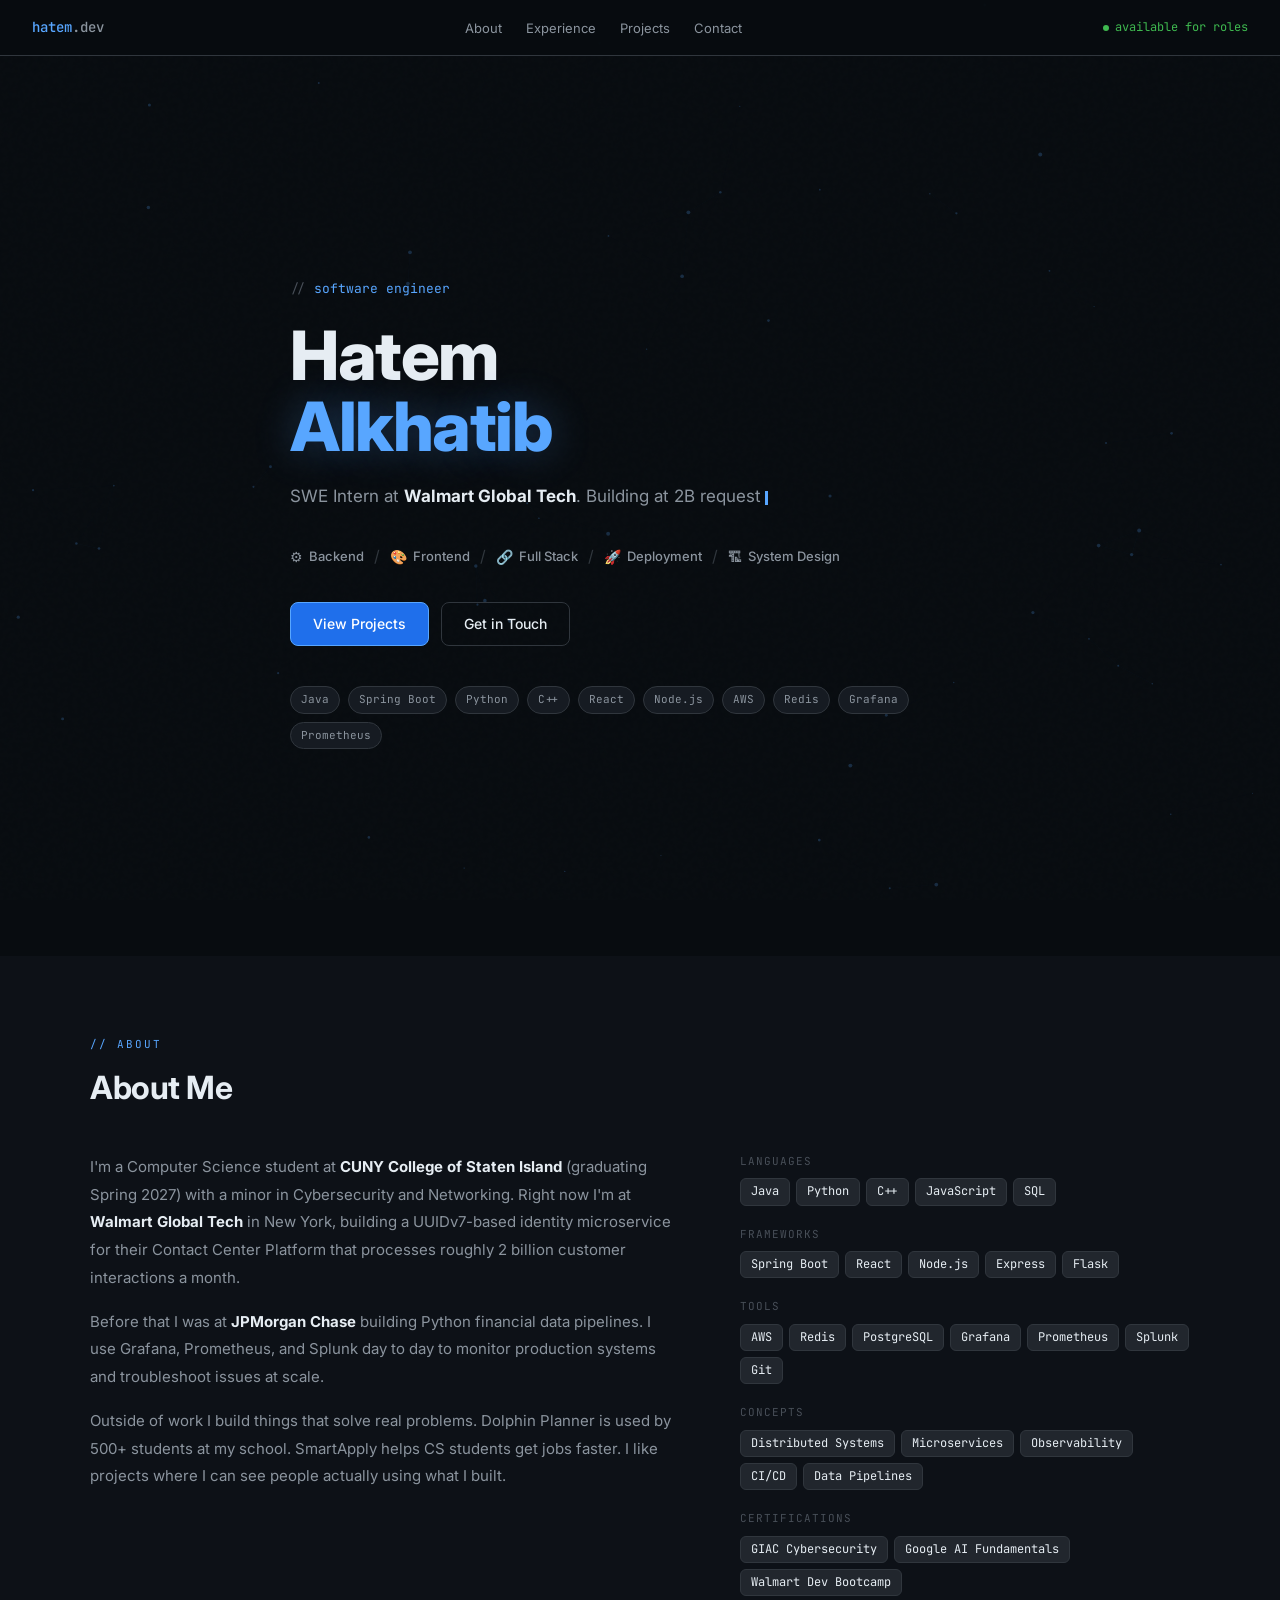
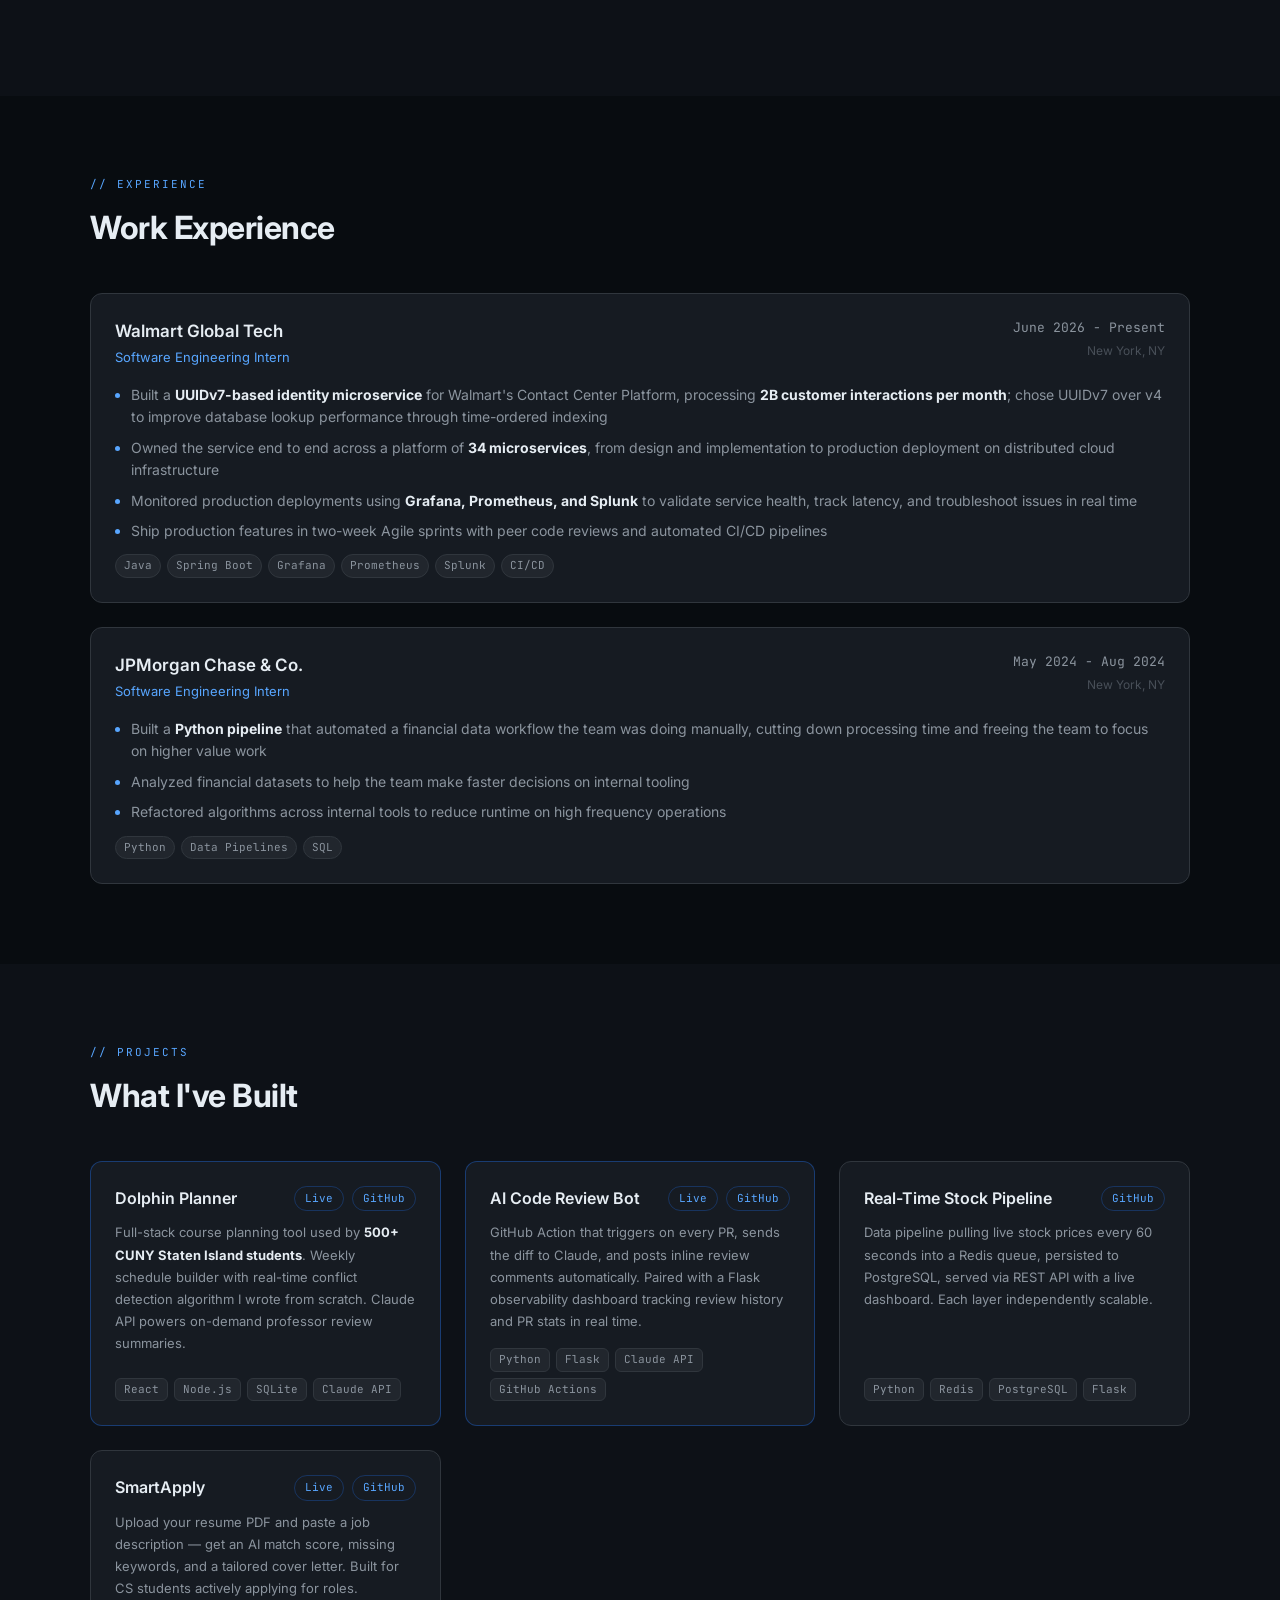
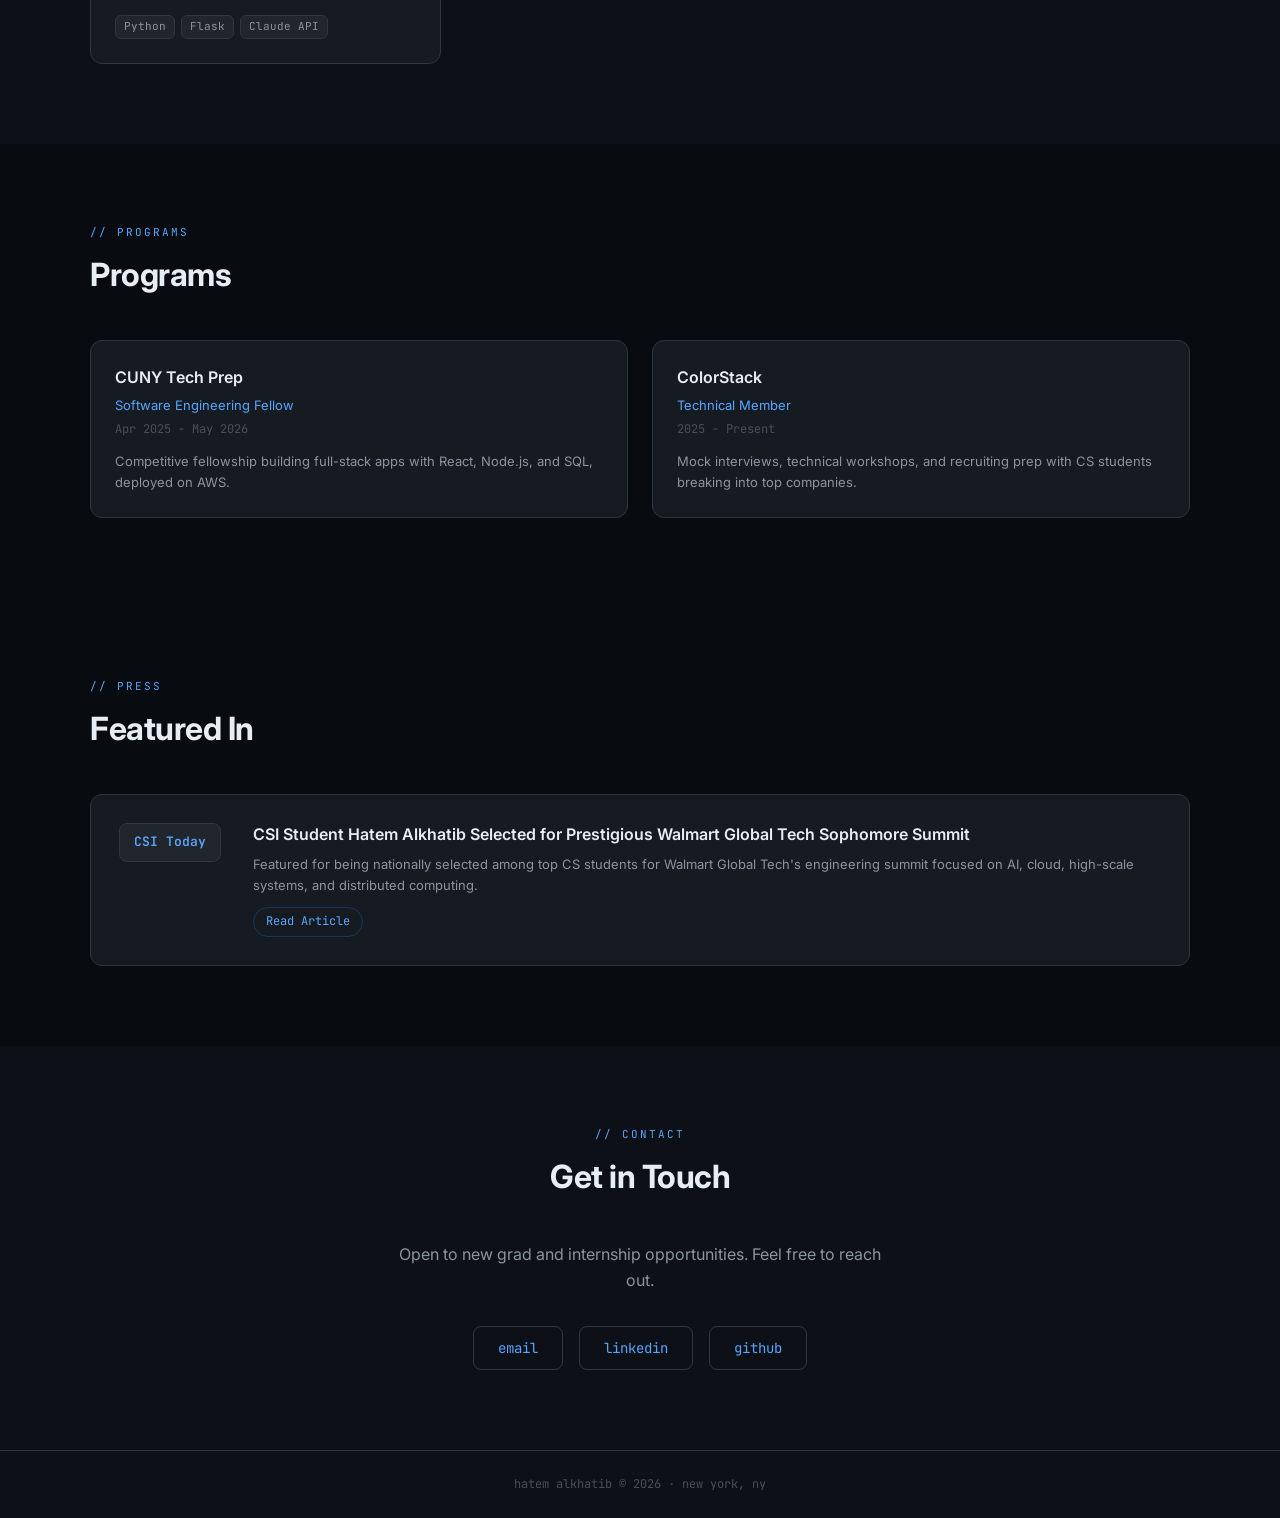
==== commit ed092cbc: "Add inline comments to portfolio HTML for clarity Co-Authored-By: Claude Sonnet 4.6 <noreply@anthrop" ====
--- a/index.html
+++ b/index.html
@@ -4,9 +4,11 @@
   <meta charset="UTF-8"/>
   <meta name="viewport" content="width=device-width, initial-scale=1.0"/>
   <title>Hatem Alkhatib | Software Engineer</title>
+  <!-- Google Fonts: Inter for UI, JetBrains Mono for code/labels -->
   <link rel="preconnect" href="https://fonts.googleapis.com"/>
   <link href="https://fonts.googleapis.com/css2?family=Inter:wght@300;400;500;600;700;800&family=JetBrains+Mono:wght@400;500&display=swap" rel="stylesheet"/>
   <style>
+    /* Design tokens — GitHub-inspired dark palette */
     :root {
       --bg: #080c10;
       --bg2: #0d1117;
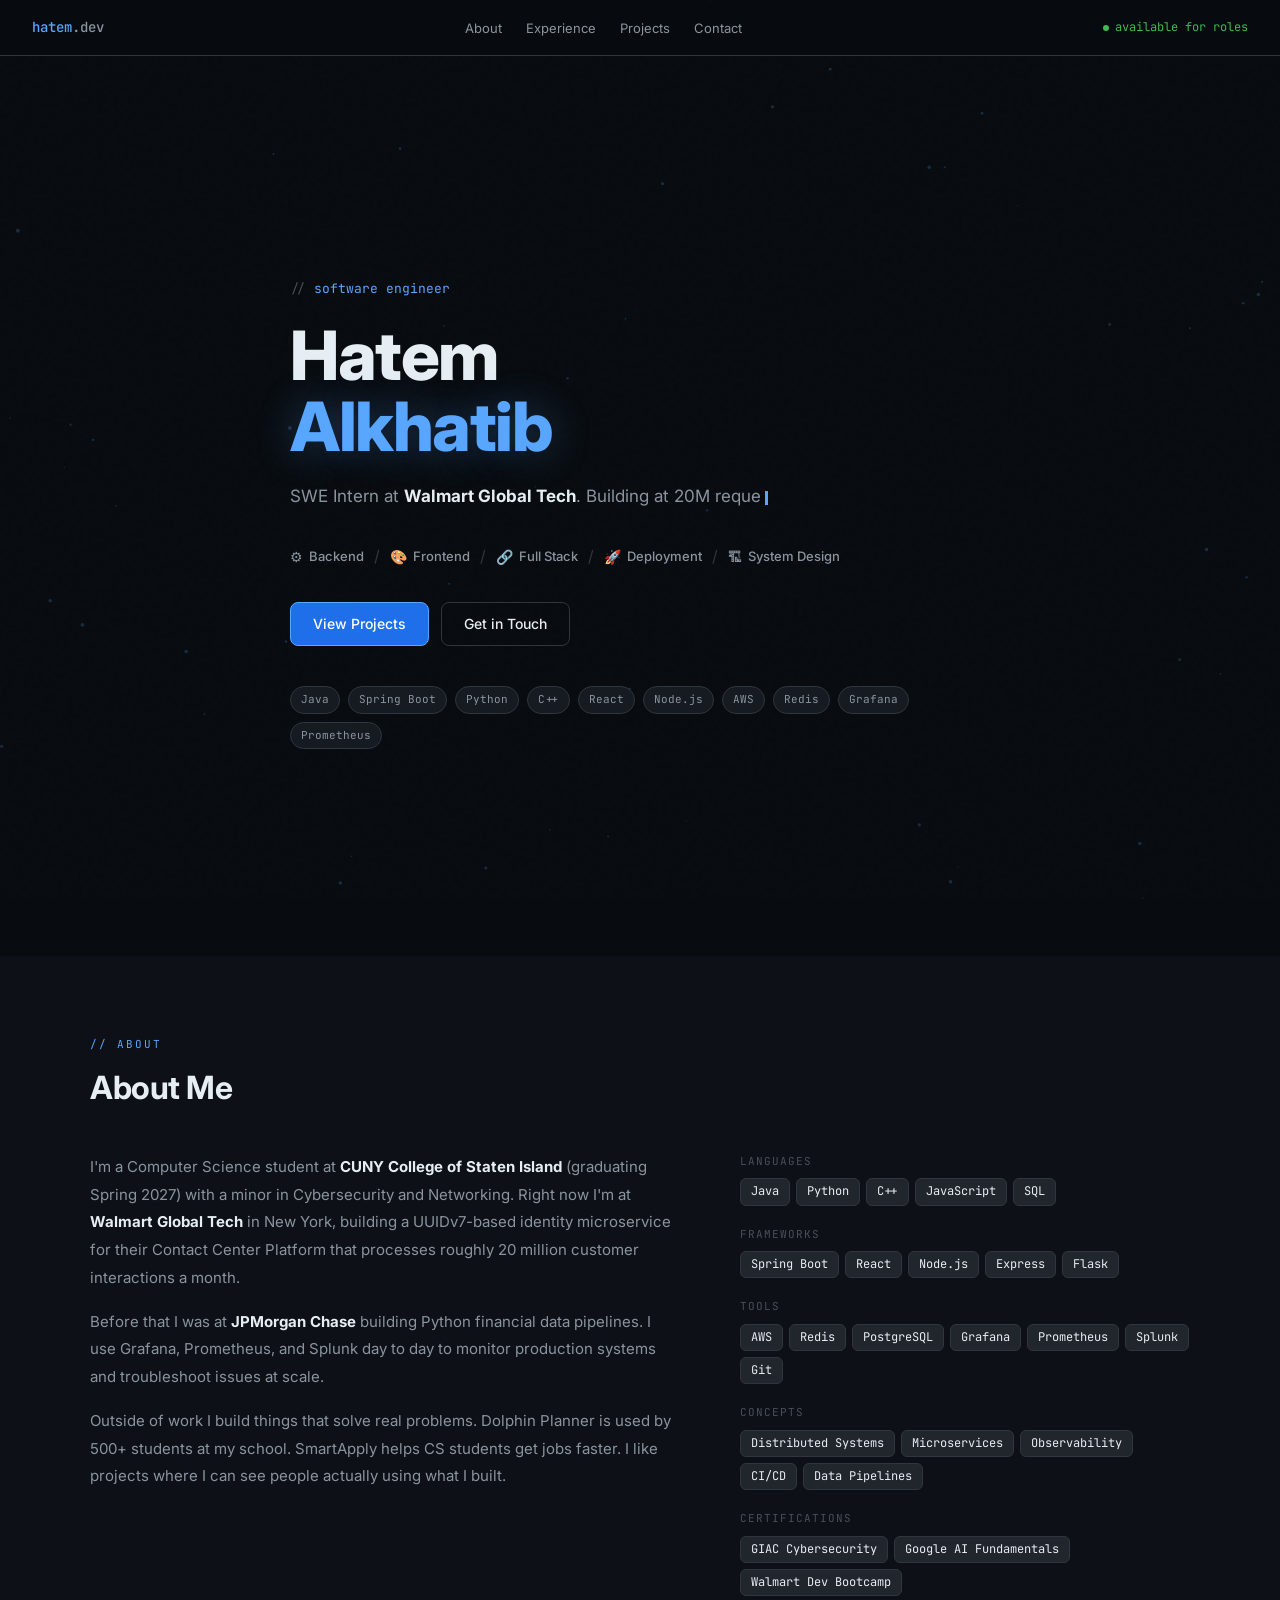
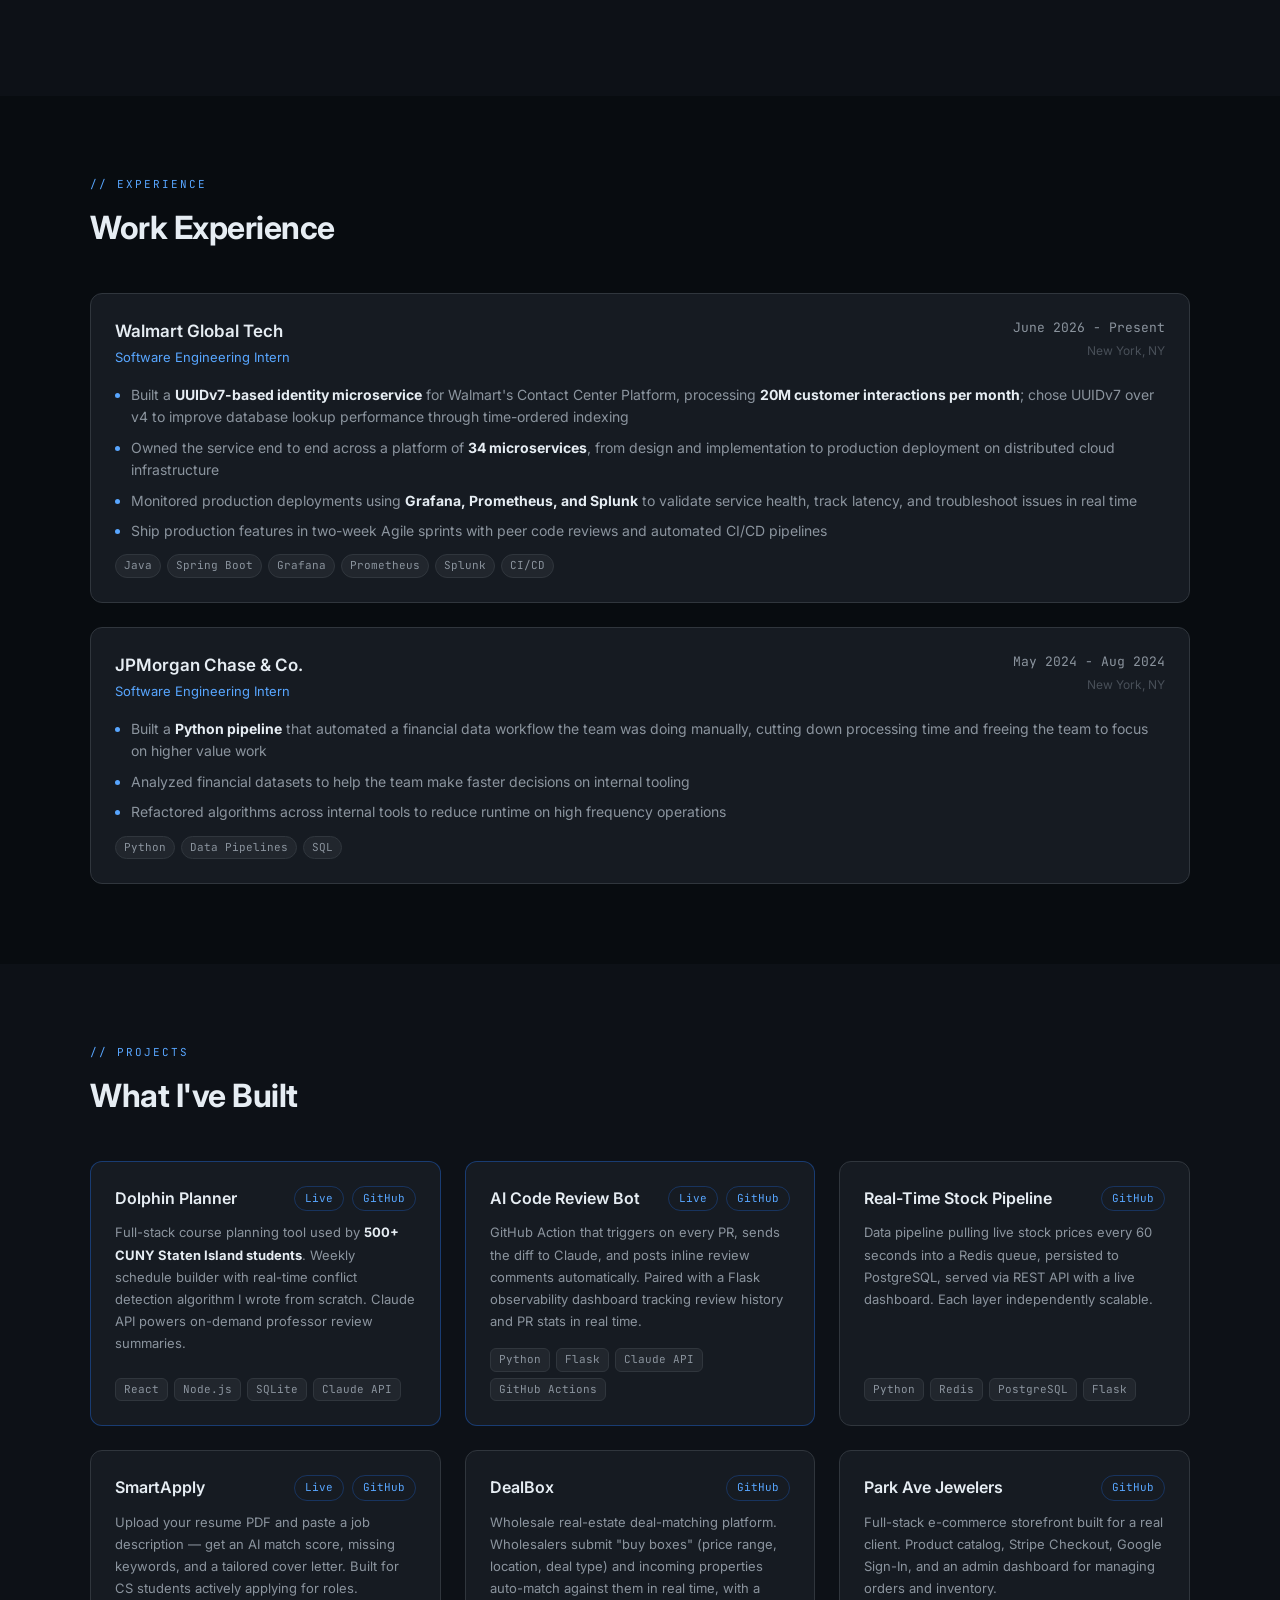
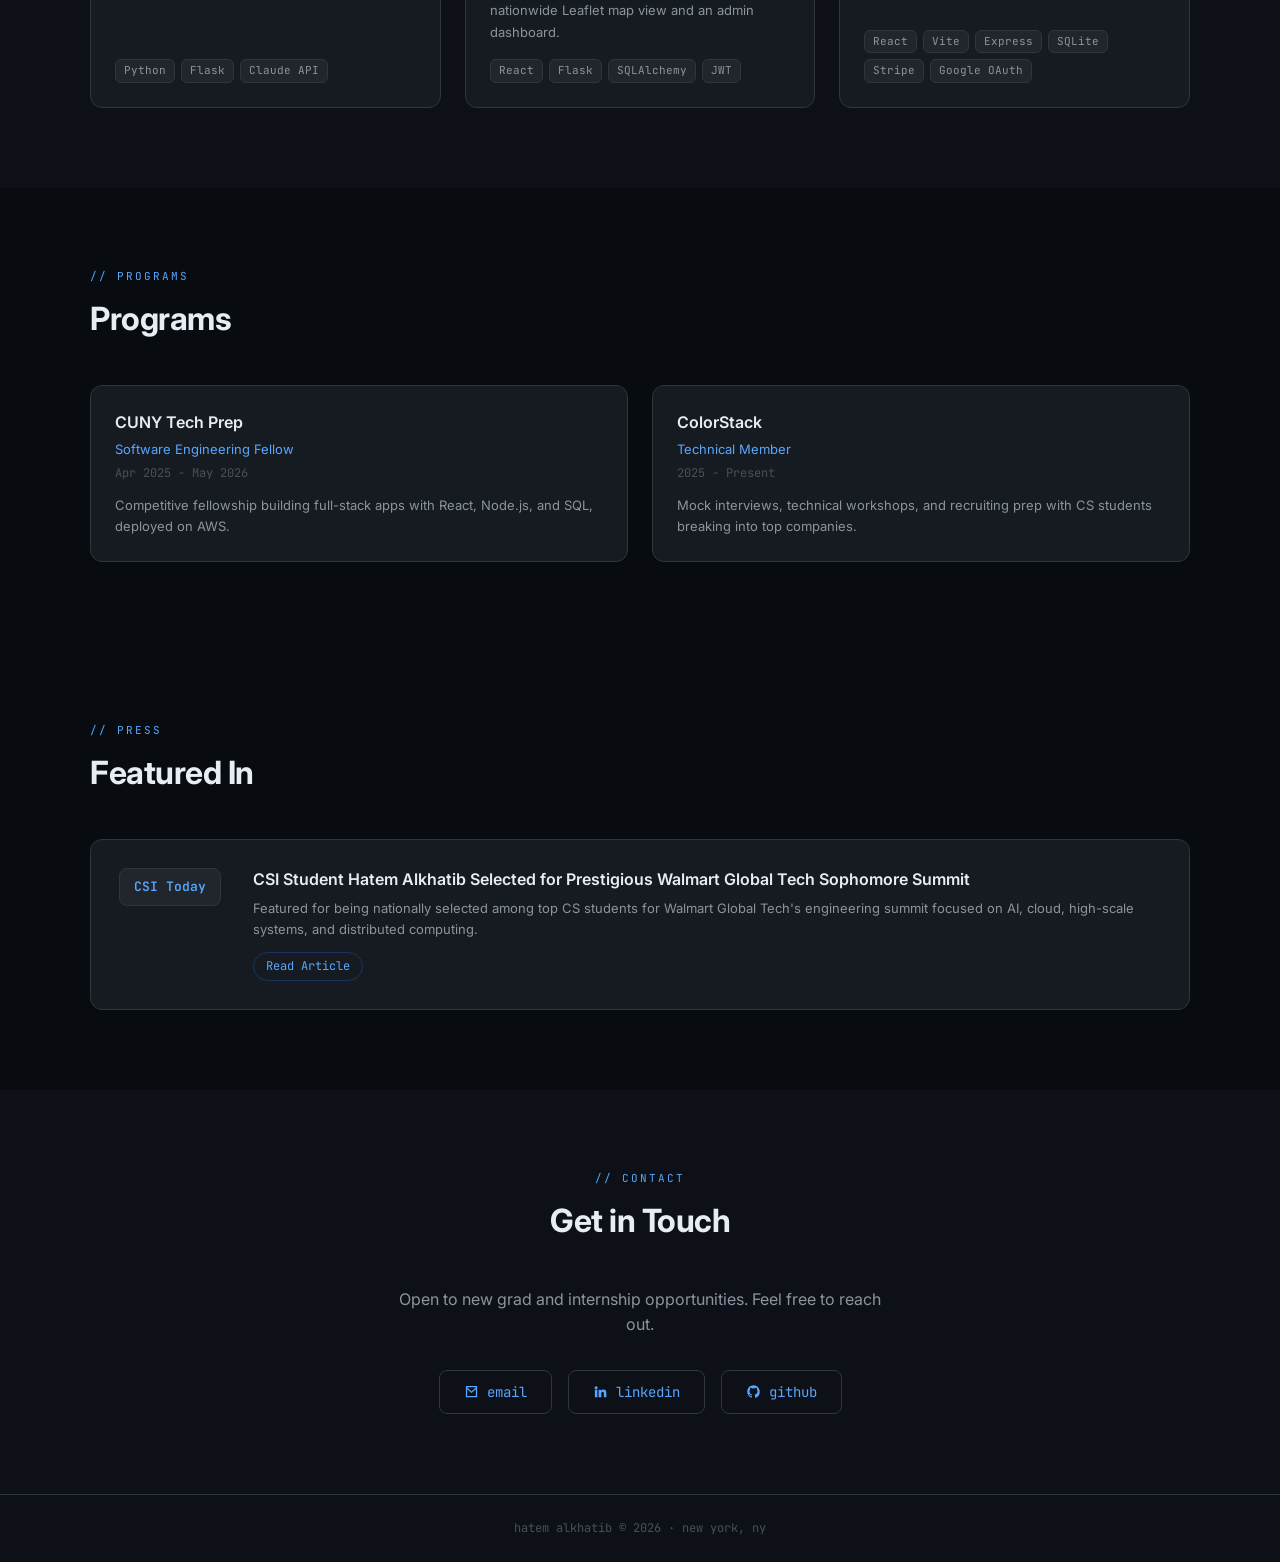
==== commit 3314fd6e: "Fix stat inaccuracy, add DealBox and Park Ave Jewelers projects, polish site - Correct 2B -> 20M cus" ====
--- a/index.html
+++ b/index.html
@@ -4,6 +4,14 @@
   <meta charset="UTF-8"/>
   <meta name="viewport" content="width=device-width, initial-scale=1.0"/>
   <title>Hatem Alkhatib | Software Engineer</title>
+  <meta name="description" content="Hatem Alkhatib — Software Engineer building distributed systems and microservices. SWE Intern at Walmart Global Tech, previously JPMorgan Chase."/>
+  <meta property="og:type" content="website"/>
+  <meta property="og:title" content="Hatem Alkhatib | Software Engineer"/>
+  <meta property="og:description" content="SWE Intern at Walmart Global Tech building microservices at 20M requests/month scale. Previously at JPMorgan Chase."/>
+  <meta name="twitter:card" content="summary"/>
+  <meta name="twitter:title" content="Hatem Alkhatib | Software Engineer"/>
+  <meta name="twitter:description" content="SWE Intern at Walmart Global Tech building microservices at 20M requests/month scale. Previously at JPMorgan Chase."/>
+  <link rel="icon" type="image/svg+xml" href="data:image/svg+xml,%3Csvg xmlns='http://www.w3.org/2000/svg' viewBox='0 0 64 64'%3E%3Crect width='64' height='64' rx='14' fill='%230d1117'/%3E%3Ctext x='32' y='45' font-family='monospace' font-size='36' font-weight='700' fill='%2358a6ff' text-anchor='middle'%3EH%3C/text%3E%3C/svg%3E"/>
   <!-- Google Fonts: Inter for UI, JetBrains Mono for code/labels -->
   <link rel="preconnect" href="https://fonts.googleapis.com"/>
   <link href="https://fonts.googleapis.com/css2?family=Inter:wght@300;400;500;600;700;800&family=JetBrains+Mono:wght@400;500&display=swap" rel="stylesheet"/>
@@ -63,8 +71,13 @@
     }
     .nav-logo span { color: var(--text2); }
     .nav-links { display: flex; gap: 1.5rem; list-style: none; }
-    .nav-links a { color: var(--text2); text-decoration: none; font-size: 13px; transition: color 0.2s; }
+    .nav-links a { color: var(--text2); text-decoration: none; font-size: 13px; transition: color 0.2s; position: relative; }
     .nav-links a:hover { color: var(--text); }
+    .nav-links a.active { color: var(--text); }
+    .nav-links a.active::after {
+      content: ''; position: absolute; left: 0; right: 0; bottom: -8px;
+      height: 2px; background: var(--blue);
+    }
     .nav-status {
       display: flex; align-items: center; gap: 6px;
       font-size: 12px; color: var(--green);
@@ -78,6 +91,19 @@
     @keyframes pulse {
       0%, 100% { opacity: 1; } 50% { opacity: 0.3; }
     }
+    .nav-toggle {
+      display: none; background: none; border: none; cursor: pointer;
+      width: 32px; height: 32px; padding: 0; flex-direction: column;
+      justify-content: center; align-items: center; gap: 5px;
+    }
+    .nav-toggle span {
+      display: block; width: 20px; height: 2px;
+      background: var(--text); border-radius: 2px;
+      transition: transform 0.25s ease, opacity 0.2s ease;
+    }
+    .nav-toggle.open span:nth-child(1) { transform: translateY(7px) rotate(45deg); }
+    .nav-toggle.open span:nth-child(2) { opacity: 0; }
+    .nav-toggle.open span:nth-child(3) { transform: translateY(-7px) rotate(-45deg); }
 
     /* HERO */
     .hero {
@@ -85,8 +111,8 @@
       padding: 80px 2rem 4rem; position: relative;
     }
     .hero-inner {
-      max-width: 1100px; margin: 0 auto; width: 100%;
-      display: block; max-width: 700px;
+      max-width: 700px; margin: 0 auto; width: 100%;
+      display: block;
     }
     .hero-eyebrow {
       font-family: 'JetBrains Mono', monospace;
@@ -120,44 +146,12 @@
       font-size: 14px; font-weight: 500; transition: border-color 0.2s;
     }
     .btn-secondary:hover { border-color: var(--blue); }
-    .hero-stats {
-      display: flex; gap: 2rem; margin-bottom: 2rem;
-    }
-    .stat-item { }
-    .stat-num {
-      font-size: 28px; font-weight: 800; color: var(--text);
-      font-family: 'JetBrains Mono', monospace; line-height: 1;
-    }
-    .stat-num span { color: var(--blue); }
-    .stat-label { font-size: 12px; color: var(--text2); margin-top: 2px; }
     .hero-tags { display: flex; flex-wrap: wrap; gap: 8px; }
     .hero-tags span {
       font-size: 11px; padding: 4px 10px; border-radius: 20px;
       background: var(--bg3); border: 1px solid var(--border);
       color: var(--text2); font-family: 'JetBrains Mono', monospace;
     }
-
-    /* PHOTO */
-    .hero-photo-wrap {
-      position: relative; flex-shrink: 0;
-    }
-    .hero-photo {
-      width: 240px; height: 240px; border-radius: 50%;
-      object-fit: cover; border: 3px solid var(--border);
-      position: relative; z-index: 1;
-      filter: grayscale(10%);
-    }
-    .hero-photo-ring {
-      position: absolute; inset: -8px;
-      border-radius: 50%;
-      background: conic-gradient(from 0deg, var(--blue2), var(--purple), var(--green), var(--blue2));
-      z-index: 0; animation: spin 8s linear infinite; opacity: 0.6;
-    }
-    .hero-photo-bg {
-      position: absolute; inset: -4px; border-radius: 50%;
-      background: var(--bg); z-index: 0;
-    }
-    @keyframes spin { to { transform: rotate(360deg); } }
 
     /* SECTIONS */
     section { padding: 5rem 2rem; position: relative; }
@@ -195,9 +189,9 @@
     .exp-card {
       background: var(--bg3); border: 1px solid var(--border);
       border-radius: 12px; padding: 1.5rem;
-      transition: border-color 0.2s;
-    }
-    .exp-card:hover { border-color: var(--blue2); }
+      transition: border-color 0.2s, transform 0.2s, box-shadow 0.2s;
+    }
+    .exp-card:hover { border-color: var(--blue2); transform: translateY(-2px); box-shadow: 0 8px 24px rgba(0,0,0,0.35); }
     .exp-header {
       display: flex; justify-content: space-between;
       align-items: flex-start; margin-bottom: 1rem; flex-wrap: wrap; gap: 8px;
@@ -235,7 +229,7 @@
       transition: border-color 0.2s, transform 0.2s;
       display: flex; flex-direction: column;
     }
-    .project-card:hover { border-color: var(--blue2); transform: translateY(-2px); }
+    .project-card:hover { border-color: var(--blue2); transform: translateY(-2px); box-shadow: 0 8px 24px rgba(0,0,0,0.35); }
     .project-card.featured { border-color: rgba(31,111,235,0.4); }
     .project-header {
       display: flex; justify-content: space-between;
@@ -269,7 +263,9 @@
     .program-card {
       background: var(--bg3); border: 1px solid var(--border);
       border-radius: 12px; padding: 1.5rem;
-    }
+      transition: border-color 0.2s, transform 0.2s, box-shadow 0.2s;
+    }
+    .program-card:hover { border-color: var(--blue2); transform: translateY(-2px); box-shadow: 0 8px 24px rgba(0,0,0,0.35); }
     .program-name { font-size: 16px; font-weight: 600; margin-bottom: 4px; }
     .program-role { font-size: 13px; color: var(--blue); margin-bottom: 4px; }
     .program-date {
@@ -283,12 +279,14 @@
     .contact-sub { font-size: 16px; color: var(--text2); margin-bottom: 2rem; max-width: 500px; margin-left: auto; margin-right: auto; }
     .contact-links { display: flex; justify-content: center; gap: 16px; flex-wrap: wrap; }
     .contact-link {
+      display: inline-flex; align-items: center; gap: 8px;
       color: var(--blue); text-decoration: none; font-size: 14px;
       border: 1px solid var(--border); padding: 10px 24px;
-      border-radius: 8px; transition: border-color 0.2s;
+      border-radius: 8px; transition: border-color 0.2s, transform 0.2s, background 0.2s;
       font-family: 'JetBrains Mono', monospace;
     }
-    .contact-link:hover { border-color: var(--blue); }
+    .contact-link svg { width: 15px; height: 15px; flex-shrink: 0; }
+    .contact-link:hover { border-color: var(--blue); transform: translateY(-2px); background: rgba(31,111,235,0.08); }
 
     /* FOOTER */
     footer {
@@ -318,9 +316,6 @@
     /* HERO CONTENT above canvas */
     .hero, nav { position: relative; z-index: 1; }
     section { position: relative; z-index: 1; }
-
-    /* COUNTER ANIMATION */
-    .count-up { font-family: "JetBrains Mono", monospace; color: var(--blue); }
 
     /* GLOW on hero name */
     h1 .blue {
@@ -363,7 +358,7 @@
       border-radius: 12px; padding: 1.75rem;
       transition: border-color 0.2s;
     }
-    .featured-card:hover { border-color: var(--blue2); }
+    .featured-card:hover { border-color: var(--blue2); box-shadow: 0 8px 24px rgba(0,0,0,0.35); }
     .featured-logo {
       font-family: "JetBrains Mono", monospace;
       font-size: 13px; font-weight: 600; color: var(--blue);
@@ -387,11 +382,21 @@
 
     /* RESPONSIVE */
     @media (max-width: 768px) {
-      .hero-inner { grid-template-columns: 1fr; }
-      .hero-photo-wrap { display: none; }
       .about-grid { grid-template-columns: 1fr; }
-      .nav-links { display: none; }
-      .hero-stats { gap: 1.5rem; }
+      .nav-status { display: none; }
+      .nav-toggle { display: flex; }
+      .nav-links {
+        flex-direction: column; position: fixed; top: 56px; left: 0; right: 0;
+        background: rgba(8,12,16,0.98); backdrop-filter: blur(16px);
+        border-bottom: 1px solid var(--border); padding: 0.5rem 2rem; gap: 0;
+        transform: translateY(-8px); opacity: 0; pointer-events: none;
+        transition: opacity 0.2s ease, transform 0.2s ease;
+      }
+      .nav-links.open { opacity: 1; transform: translateY(0); pointer-events: auto; }
+      .nav-links li { width: 100%; }
+      .nav-links a { display: block; padding: 14px 0; font-size: 15px; border-bottom: 1px solid var(--border); }
+      .nav-links li:last-child a { border-bottom: none; }
+      .nav-links a.active::after { display: none; }
       .exp-header { flex-direction: column; }
       .exp-meta { text-align: left; }
     }
@@ -409,6 +414,9 @@
     <li><a href="#contact">Contact</a></li>
   </ul>
   <div class="nav-status">available for roles</div>
+  <button class="nav-toggle" id="navToggle" aria-label="Toggle navigation" aria-expanded="false">
+    <span></span><span></span><span></span>
+  </button>
 </nav>
 
 <!-- HERO -->
@@ -418,7 +426,7 @@
       <div class="hero-eyebrow">software engineer</div>
       <h1>Hatem<br/><span class="blue">Alkhatib</span></h1>
       <p class="hero-sub">
-        SWE Intern at <strong>Walmart Global Tech</strong> building microservices at 2B requests/month scale.
+        SWE Intern at <strong>Walmart Global Tech</strong> building microservices at 20M requests/month scale.
         Previously at <strong>JPMorgan Chase</strong>. Building AI tools people actually use.
       </p>
       <div class="hero-pillars">
@@ -453,7 +461,7 @@
     <h2>About Me</h2>
     <div class="about-grid">
       <div class="about-text">
-        <p>I'm a Computer Science student at <strong>CUNY College of Staten Island</strong> (graduating Spring 2027) with a minor in Cybersecurity and Networking. Right now I'm at <strong>Walmart Global Tech</strong> in New York, building a UUIDv7-based identity microservice for their Contact Center Platform that processes roughly 2 billion customer interactions a month.</p>
+        <p>I'm a Computer Science student at <strong>CUNY College of Staten Island</strong> (graduating Spring 2027) with a minor in Cybersecurity and Networking. Right now I'm at <strong>Walmart Global Tech</strong> in New York, building a UUIDv7-based identity microservice for their Contact Center Platform that processes roughly 20 million customer interactions a month.</p>
         <p>Before that I was at <strong>JPMorgan Chase</strong> building Python financial data pipelines. I use Grafana, Prometheus, and Splunk day to day to monitor production systems and troubleshoot issues at scale.</p>
         <p>Outside of work I build things that solve real problems. Dolphin Planner is used by 500+ students at my school. SmartApply helps CS students get jobs faster. I like projects where I can see people actually using what I built.</p>
       </div>
@@ -501,7 +509,7 @@
           </div>
         </div>
         <ul class="exp-bullets">
-          <li>Built a <strong>UUIDv7-based identity microservice</strong> for Walmart's Contact Center Platform, processing <strong>2B customer interactions per month</strong>; chose UUIDv7 over v4 to improve database lookup performance through time-ordered indexing</li>
+          <li>Built a <strong>UUIDv7-based identity microservice</strong> for Walmart's Contact Center Platform, processing <strong>20M customer interactions per month</strong>; chose UUIDv7 over v4 to improve database lookup performance through time-ordered indexing</li>
           <li>Owned the service end to end across a platform of <strong>34 microservices</strong>, from design and implementation to production deployment on distributed cloud infrastructure</li>
           <li>Monitored production deployments using <strong>Grafana, Prometheus, and Splunk</strong> to validate service health, track latency, and troubleshoot issues in real time</li>
           <li>Ship production features in two-week Agile sprints with peer code reviews and automated CI/CD pipelines</li>
@@ -589,6 +597,28 @@
         </div>
         <p class="project-desc">Upload your resume PDF and paste a job description — get an AI match score, missing keywords, and a tailored cover letter. Built for CS students actively applying for roles.</p>
         <div class="project-tags"><span>Python</span><span>Flask</span><span>Claude API</span></div>
+      </div>
+
+      <div class="project-card">
+        <div class="project-header">
+          <div class="project-name">DealBox</div>
+          <div class="project-links">
+            <a href="https://github.com/hkhatib005/Dealbox" target="_blank" class="project-link">GitHub</a>
+          </div>
+        </div>
+        <p class="project-desc">Wholesale real-estate deal-matching platform. Wholesalers submit "buy boxes" (price range, location, deal type) and incoming properties auto-match against them in real time, with a nationwide Leaflet map view and an admin dashboard.</p>
+        <div class="project-tags"><span>React</span><span>Flask</span><span>SQLAlchemy</span><span>JWT</span></div>
+      </div>
+
+      <div class="project-card">
+        <div class="project-header">
+          <div class="project-name">Park Ave Jewelers</div>
+          <div class="project-links">
+            <a href="https://github.com/hkhatib005/Park-Ave-Repo" target="_blank" class="project-link">GitHub</a>
+          </div>
+        </div>
+        <p class="project-desc">Full-stack e-commerce storefront built for a real client. Product catalog, Stripe Checkout, Google Sign-In, and an admin dashboard for managing orders and inventory.</p>
+        <div class="project-tags"><span>React</span><span>Vite</span><span>Express</span><span>SQLite</span><span>Stripe</span><span>Google OAuth</span></div>
       </div>
 
     </div>
@@ -640,9 +670,18 @@
     <h2>Get in Touch</h2>
     <p class="contact-sub">Open to new grad and internship opportunities. Feel free to reach out.</p>
     <div class="contact-links">
-      <a href="mailto:hatem.n.alkhatib@gmail.com" class="contact-link">email</a>
-      <a href="https://www.linkedin.com/in/hatemalkhatib" target="_blank" class="contact-link">linkedin</a>
-      <a href="https://github.com/hkhatib005" target="_blank" class="contact-link">github</a>
+      <a href="mailto:hatem.n.alkhatib@gmail.com" class="contact-link">
+        <svg viewBox="0 0 24 24" fill="none" stroke="currentColor" stroke-width="2"><path d="M4 4h16v16H4z"/><path d="m4 6 8 7 8-7"/></svg>
+        email
+      </a>
+      <a href="https://www.linkedin.com/in/hatemalkhatib" target="_blank" class="contact-link">
+        <svg viewBox="0 0 24 24" fill="currentColor"><path d="M4.98 3.5a2.5 2.5 0 1 1 0 5 2.5 2.5 0 0 1 0-5ZM3 9h4v12H3zM9 9h3.8v1.7h.05c.53-1 1.83-2 3.76-2 4.02 0 4.76 2.6 4.76 6V21h-4v-5.6c0-1.34-.02-3.07-1.88-3.07-1.88 0-2.17 1.46-2.17 2.97V21H9z"/></svg>
+        linkedin
+      </a>
+      <a href="https://github.com/hkhatib005" target="_blank" class="contact-link">
+        <svg viewBox="0 0 24 24" fill="currentColor"><path d="M12 2C6.48 2 2 6.58 2 12.2c0 4.5 2.87 8.32 6.84 9.67.5.1.68-.22.68-.49 0-.24-.01-.87-.01-1.71-2.78.62-3.37-1.37-3.37-1.37-.45-1.18-1.11-1.49-1.11-1.49-.9-.63.07-.62.07-.62 1 .07 1.53 1.05 1.53 1.05.89 1.56 2.34 1.11 2.91.85.09-.66.35-1.11.63-1.37-2.22-.26-4.56-1.14-4.56-5.06 0-1.12.39-2.03 1.03-2.75-.1-.26-.45-1.3.1-2.71 0 0 .84-.28 2.75 1.05a9.3 9.3 0 0 1 5 0c1.91-1.33 2.75-1.05 2.75-1.05.55 1.41.2 2.45.1 2.71.64.72 1.03 1.63 1.03 2.75 0 3.93-2.34 4.79-4.57 5.05.36.32.68.94.68 1.9 0 1.37-.01 2.47-.01 2.81 0 .27.18.6.69.49A10.02 10.02 0 0 0 22 12.2C22 6.58 17.52 2 12 2Z"/></svg>
+        github
+      </a>
     </div>
   </div>
 </section>
@@ -707,7 +746,7 @@
 
   // ---- TYPING ANIMATION on hero sub ----
   const phrases = [
-    'Building at 2B requests/month scale.',
+    'Building at 20M requests/month scale.',
     'Distributed systems. Microservices. AI.',
     'Grafana. Prometheus. Splunk.',
     'Java. Python. React. Spring Boot.',
@@ -732,6 +771,22 @@
   }
   setTimeout(typeWriter, 1200);
 
+  // ---- MOBILE NAV TOGGLE ----
+  const navToggle = document.getElementById('navToggle');
+  const navLinksList = document.querySelector('.nav-links');
+  navToggle.addEventListener('click', () => {
+    const isOpen = navLinksList.classList.toggle('open');
+    navToggle.classList.toggle('open', isOpen);
+    navToggle.setAttribute('aria-expanded', isOpen);
+  });
+  navLinksList.querySelectorAll('a').forEach(a => {
+    a.addEventListener('click', () => {
+      navLinksList.classList.remove('open');
+      navToggle.classList.remove('open');
+      navToggle.setAttribute('aria-expanded', 'false');
+    });
+  });
+
   // ---- NAV HIGHLIGHT ----
   const sections = document.querySelectorAll('section[id]');
   const navLinks = document.querySelectorAll('.nav-links a');
@@ -741,7 +796,7 @@
       if (window.scrollY >= s.offsetTop - 80) current = s.getAttribute('id');
     });
     navLinks.forEach(a => {
-      a.style.color = a.getAttribute('href') === '#' + current ? '#e6edf3' : '';
+      a.classList.toggle('active', a.getAttribute('href') === '#' + current);
     });
   });
 
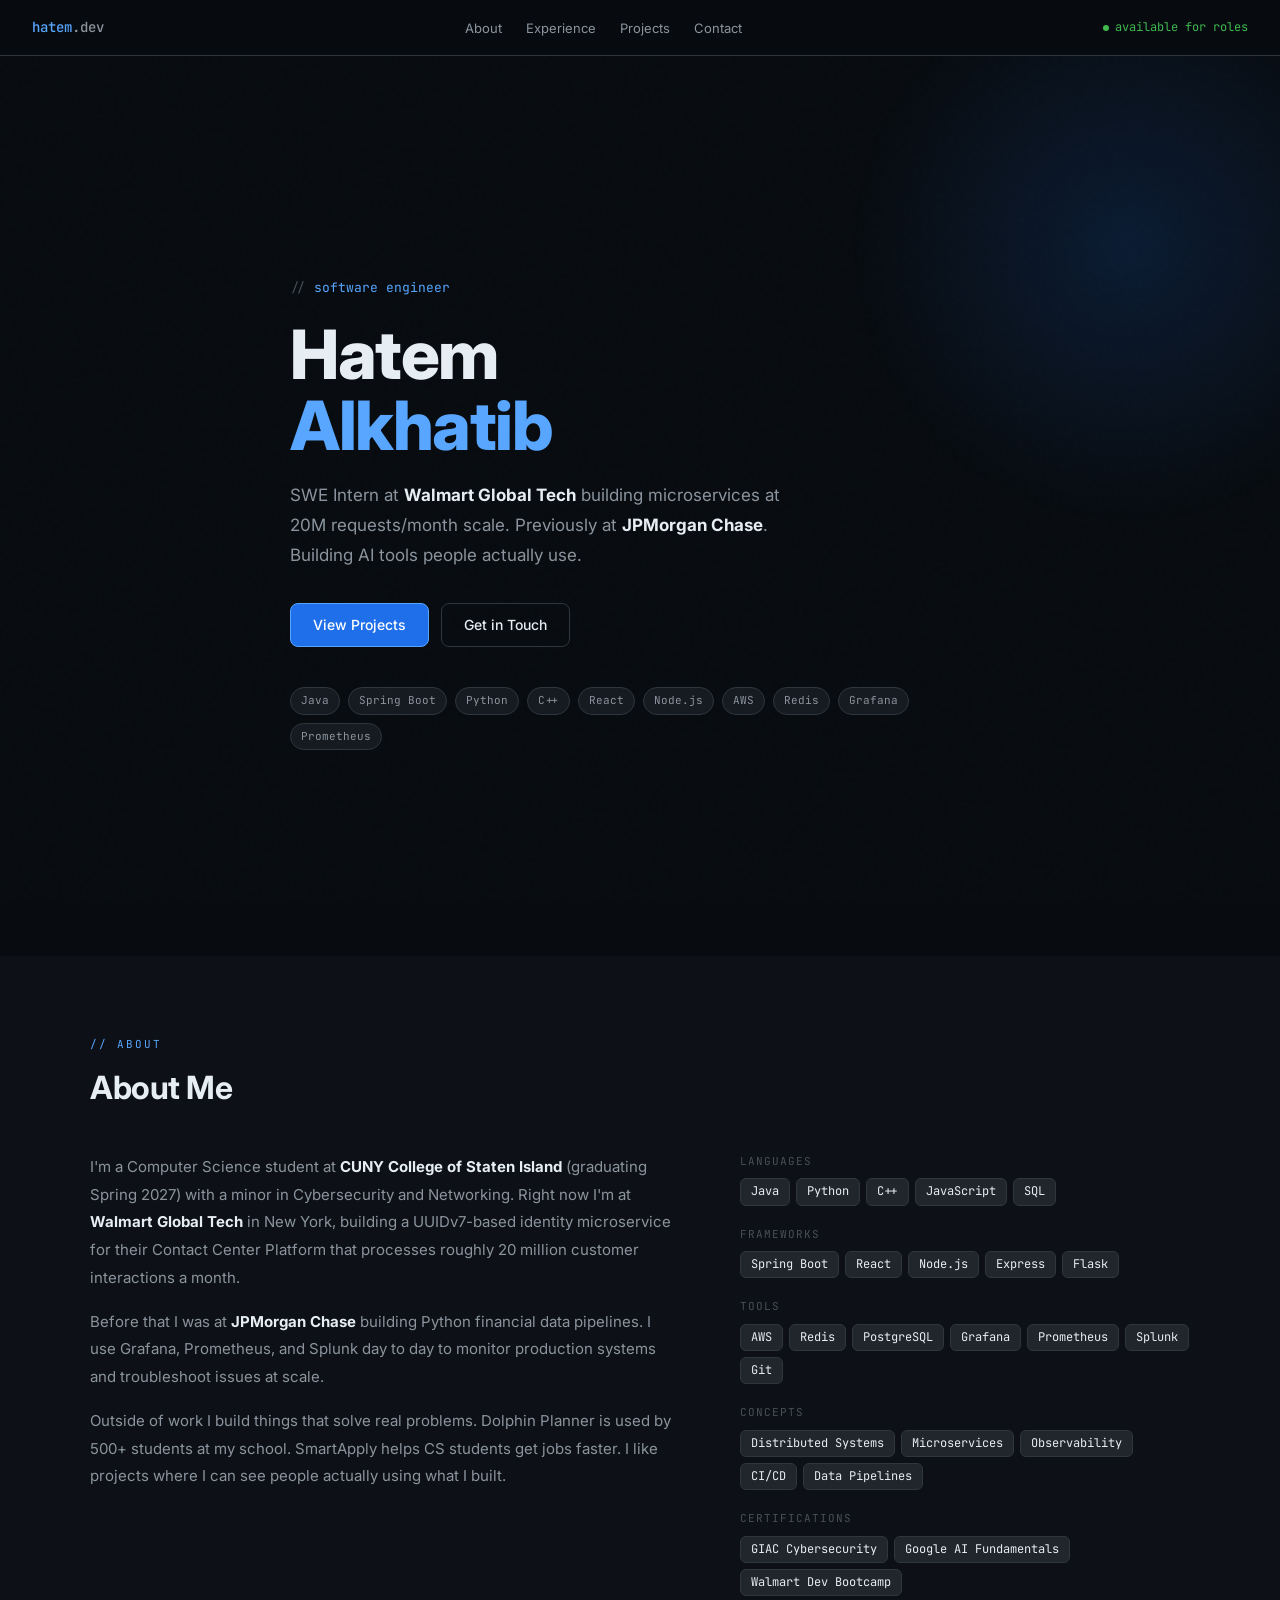
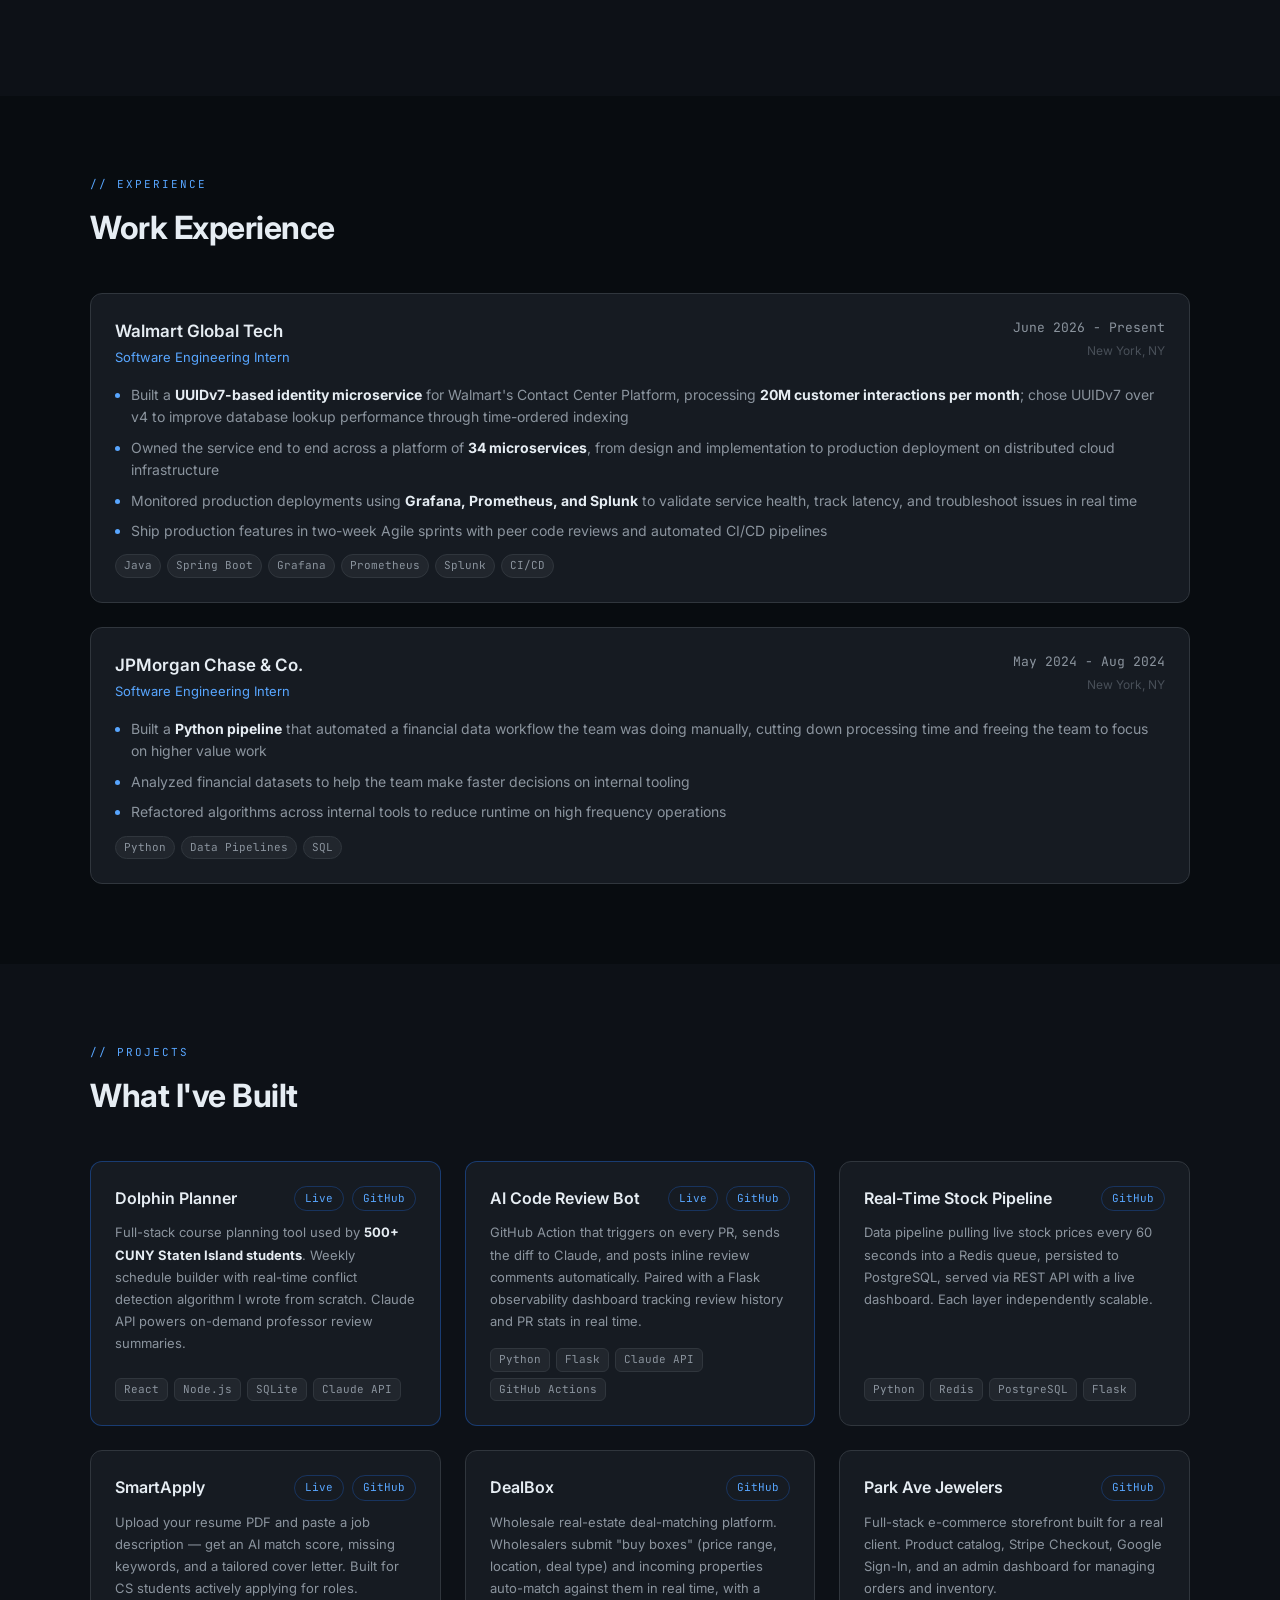
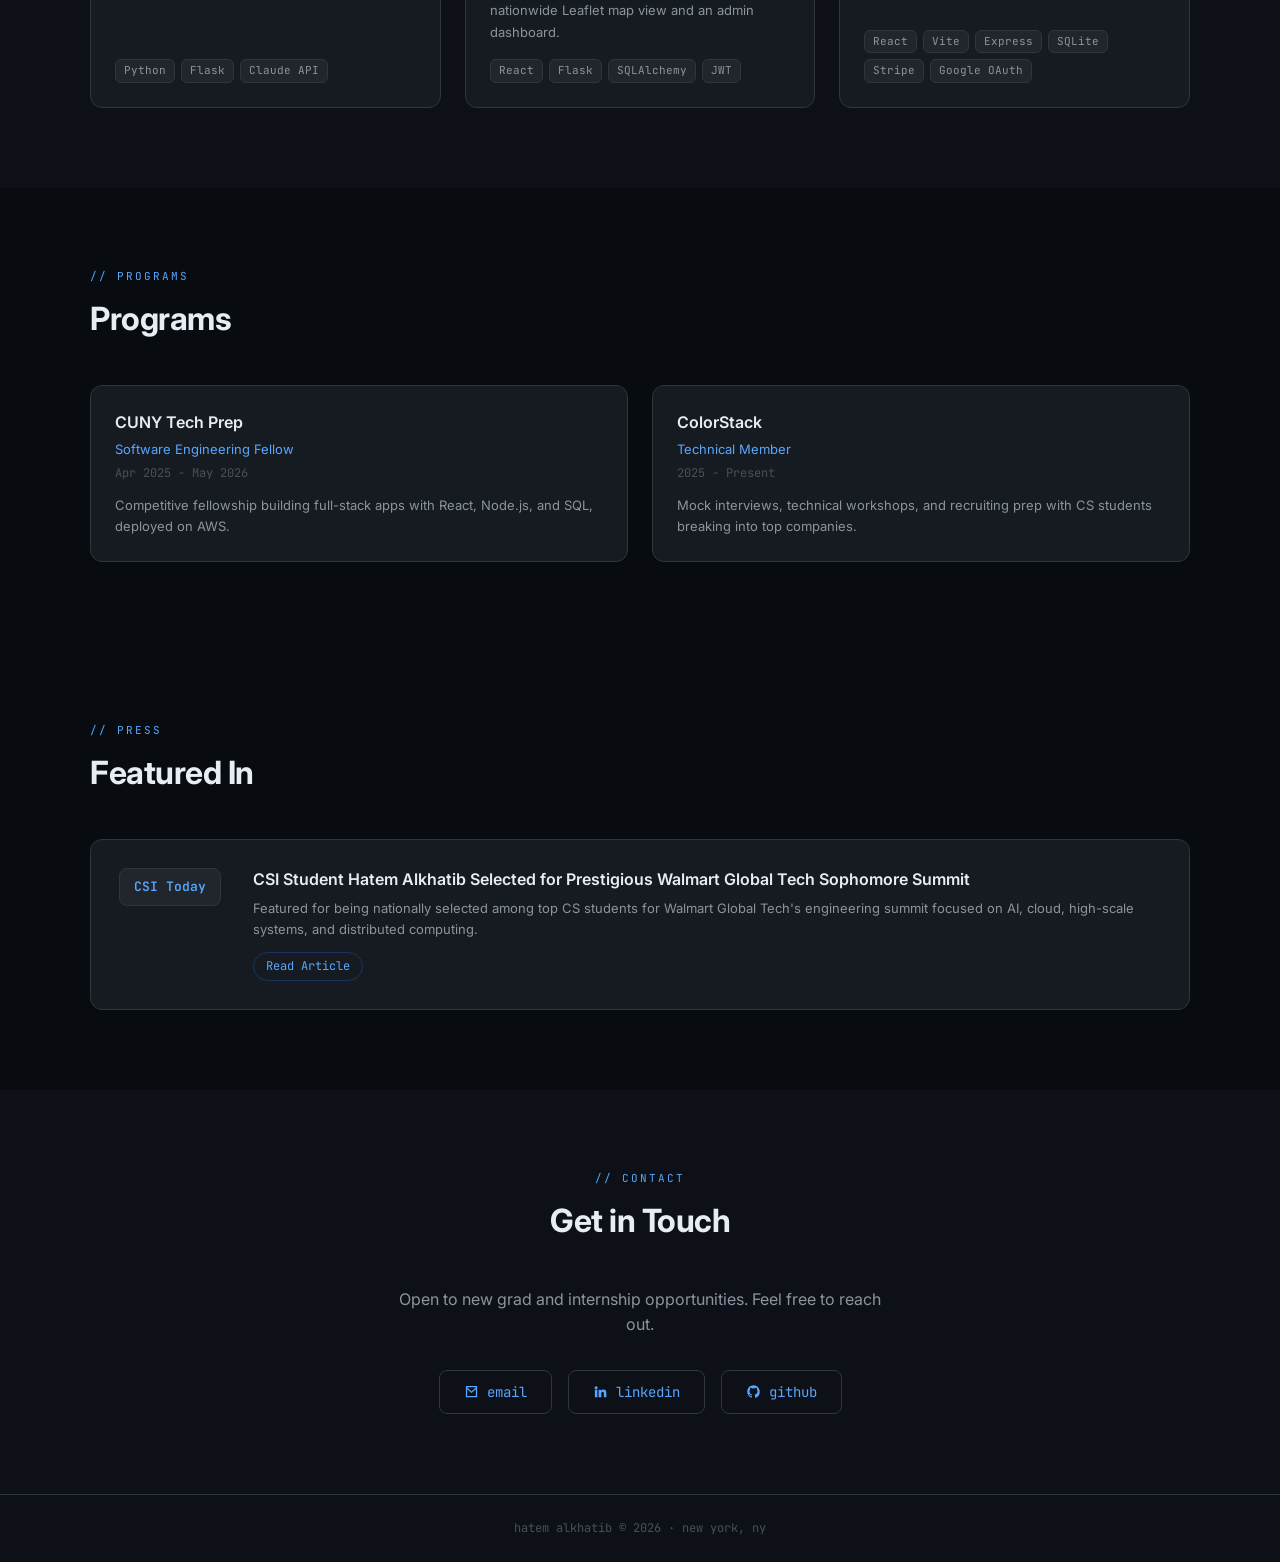
==== commit b60e86d6: "Strip generic template gimmicks from portfolio - Remove particle/dot-line canvas background (recogni" ====
--- a/index.html
+++ b/index.html
@@ -109,6 +109,13 @@
     .hero {
       min-height: 100vh; display: flex; align-items: center;
       padding: 80px 2rem 4rem; position: relative;
+      overflow: hidden;
+    }
+    .hero::before {
+      content: ''; position: absolute; top: -10%; right: -10%;
+      width: 560px; height: 560px; border-radius: 50%;
+      background: radial-gradient(circle, rgba(31,111,235,0.16), transparent 70%);
+      pointer-events: none; z-index: 0;
     }
     .hero-inner {
       max-width: 700px; margin: 0 auto; width: 100%;
@@ -298,29 +305,9 @@
 
 
 
-    /* TYPING ANIMATION */
-    .typing-wrap { display: inline-block; }
-    .typing-cursor {
-      display: inline-block; width: 3px; height: 0.85em;
-      background: var(--blue); margin-left: 4px;
-      vertical-align: middle; animation: blink 1s infinite;
-    }
-    @keyframes blink { 0%,100%{opacity:1} 50%{opacity:0} }
-
-    /* PARTICLE CANVAS */
-    #particles {
-      position: fixed; inset: 0; z-index: 0;
-      pointer-events: none; opacity: 0.35;
-    }
-
-    /* HERO CONTENT above canvas */
+    /* HERO CONTENT layering */
     .hero, nav { position: relative; z-index: 1; }
     section { position: relative; z-index: 1; }
-
-    /* GLOW on hero name */
-    h1 .blue {
-      text-shadow: 0 0 40px rgba(88,166,255,0.3);
-    }
 
     /* SLIDE UP for hero content */
     .hero-content > * {
@@ -331,24 +318,11 @@
     .hero-eyebrow { animation-delay: 0.1s !important; }
     h1 { animation-delay: 0.2s !important; }
     .hero-sub { animation-delay: 0.35s !important; }
-    .hero-pillars { animation-delay: 0.45s !important; }
-    .hero-btns { animation-delay: 0.55s !important; }
-    .hero-tags { animation-delay: 0.65s !important; }
+    .hero-btns { animation-delay: 0.5s !important; }
+    .hero-tags { animation-delay: 0.6s !important; }
     @keyframes slideUp {
       to { opacity: 1; transform: translateY(0); }
     }
-
-    /* PILLARS */
-    .hero-pillars {
-      display: flex; align-items: center; gap: 10px;
-      margin-bottom: 2rem; flex-wrap: wrap;
-    }
-    .pillar {
-      display: flex; align-items: center; gap: 6px;
-      font-size: 13px; color: var(--text2); font-weight: 500;
-    }
-    .pillar-icon { font-size: 14px; }
-    .pillar-div { color: var(--border); font-size: 16px; }
 
 
     /* FEATURED */
@@ -404,7 +378,6 @@
 </head>
 <body>
 
-<canvas id="particles"></canvas>
 <nav>
   <a href="#home" class="nav-logo">hatem<span>.dev</span></a>
   <ul class="nav-links">
@@ -429,17 +402,6 @@
         SWE Intern at <strong>Walmart Global Tech</strong> building microservices at 20M requests/month scale.
         Previously at <strong>JPMorgan Chase</strong>. Building AI tools people actually use.
       </p>
-      <div class="hero-pillars">
-        <div class="pillar"><span class="pillar-icon">⚙</span>Backend</div>
-        <div class="pillar-div">/</div>
-        <div class="pillar"><span class="pillar-icon">🎨</span>Frontend</div>
-        <div class="pillar-div">/</div>
-        <div class="pillar"><span class="pillar-icon">🔗</span>Full Stack</div>
-        <div class="pillar-div">/</div>
-        <div class="pillar"><span class="pillar-icon">🚀</span>Deployment</div>
-        <div class="pillar-div">/</div>
-        <div class="pillar"><span class="pillar-icon">🏗</span>System Design</div>
-      </div>
       <div class="hero-btns">
         <a href="#projects" class="btn-primary">View Projects</a>
         <a href="mailto:hatem.n.alkhatib@gmail.com" class="btn-secondary">Get in Touch</a>
@@ -691,86 +653,6 @@
 </footer>
 
 <script>
-  // ---- PARTICLES ----
-  const canvas = document.getElementById('particles');
-  const ctx = canvas.getContext('2d');
-  let W, H, dots = [];
-
-  function resize() {
-    W = canvas.width = window.innerWidth;
-    H = canvas.height = window.innerHeight;
-  }
-  resize();
-  window.addEventListener('resize', resize);
-
-  for (let i = 0; i < 60; i++) {
-    dots.push({
-      x: Math.random() * window.innerWidth,
-      y: Math.random() * window.innerHeight,
-      vx: (Math.random() - 0.5) * 0.3,
-      vy: (Math.random() - 0.5) * 0.3,
-      r: Math.random() * 1.5 + 0.5
-    });
-  }
-
-  function drawParticles() {
-    ctx.clearRect(0, 0, W, H);
-    dots.forEach(d => {
-      d.x += d.vx; d.y += d.vy;
-      if (d.x < 0 || d.x > W) d.vx *= -1;
-      if (d.y < 0 || d.y > H) d.vy *= -1;
-      ctx.beginPath();
-      ctx.arc(d.x, d.y, d.r, 0, Math.PI * 2);
-      ctx.fillStyle = 'rgba(88,166,255,0.6)';
-      ctx.fill();
-    });
-    // draw lines between close dots
-    for (let i = 0; i < dots.length; i++) {
-      for (let j = i + 1; j < dots.length; j++) {
-        const dx = dots[i].x - dots[j].x;
-        const dy = dots[i].y - dots[j].y;
-        const dist = Math.sqrt(dx*dx + dy*dy);
-        if (dist < 120) {
-          ctx.beginPath();
-          ctx.moveTo(dots[i].x, dots[i].y);
-          ctx.lineTo(dots[j].x, dots[j].y);
-          ctx.strokeStyle = `rgba(88,166,255,${0.15 * (1 - dist/120)})`;
-          ctx.lineWidth = 0.5;
-          ctx.stroke();
-        }
-      }
-    }
-    requestAnimationFrame(drawParticles);
-  }
-  drawParticles();
-
-  // ---- TYPING ANIMATION on hero sub ----
-  const phrases = [
-    'Building at 20M requests/month scale.',
-    'Distributed systems. Microservices. AI.',
-    'Grafana. Prometheus. Splunk.',
-    'Java. Python. React. Spring Boot.',
-  ];
-  let pi = 0, ci = 0, deleting = false, pause = 0;
-  const heroSub = document.querySelector('.hero-sub');
-  const staticText = 'SWE Intern at <strong>Walmart Global Tech</strong>. ';
-
-  function typeWriter() {
-    if (pause > 0) { pause--; setTimeout(typeWriter, 50); return; }
-    const phrase = phrases[pi];
-    if (!deleting) {
-      ci++;
-      heroSub.innerHTML = staticText + phrase.slice(0, ci) + '<span class="typing-cursor"></span>';
-      if (ci === phrase.length) { deleting = true; pause = 40; }
-    } else {
-      ci--;
-      heroSub.innerHTML = staticText + phrase.slice(0, ci) + '<span class="typing-cursor"></span>';
-      if (ci === 0) { deleting = false; pi = (pi + 1) % phrases.length; pause = 10; }
-    }
-    setTimeout(typeWriter, deleting ? 30 : 55);
-  }
-  setTimeout(typeWriter, 1200);
-
   // ---- MOBILE NAV TOGGLE ----
   const navToggle = document.getElementById('navToggle');
   const navLinksList = document.querySelector('.nav-links');
